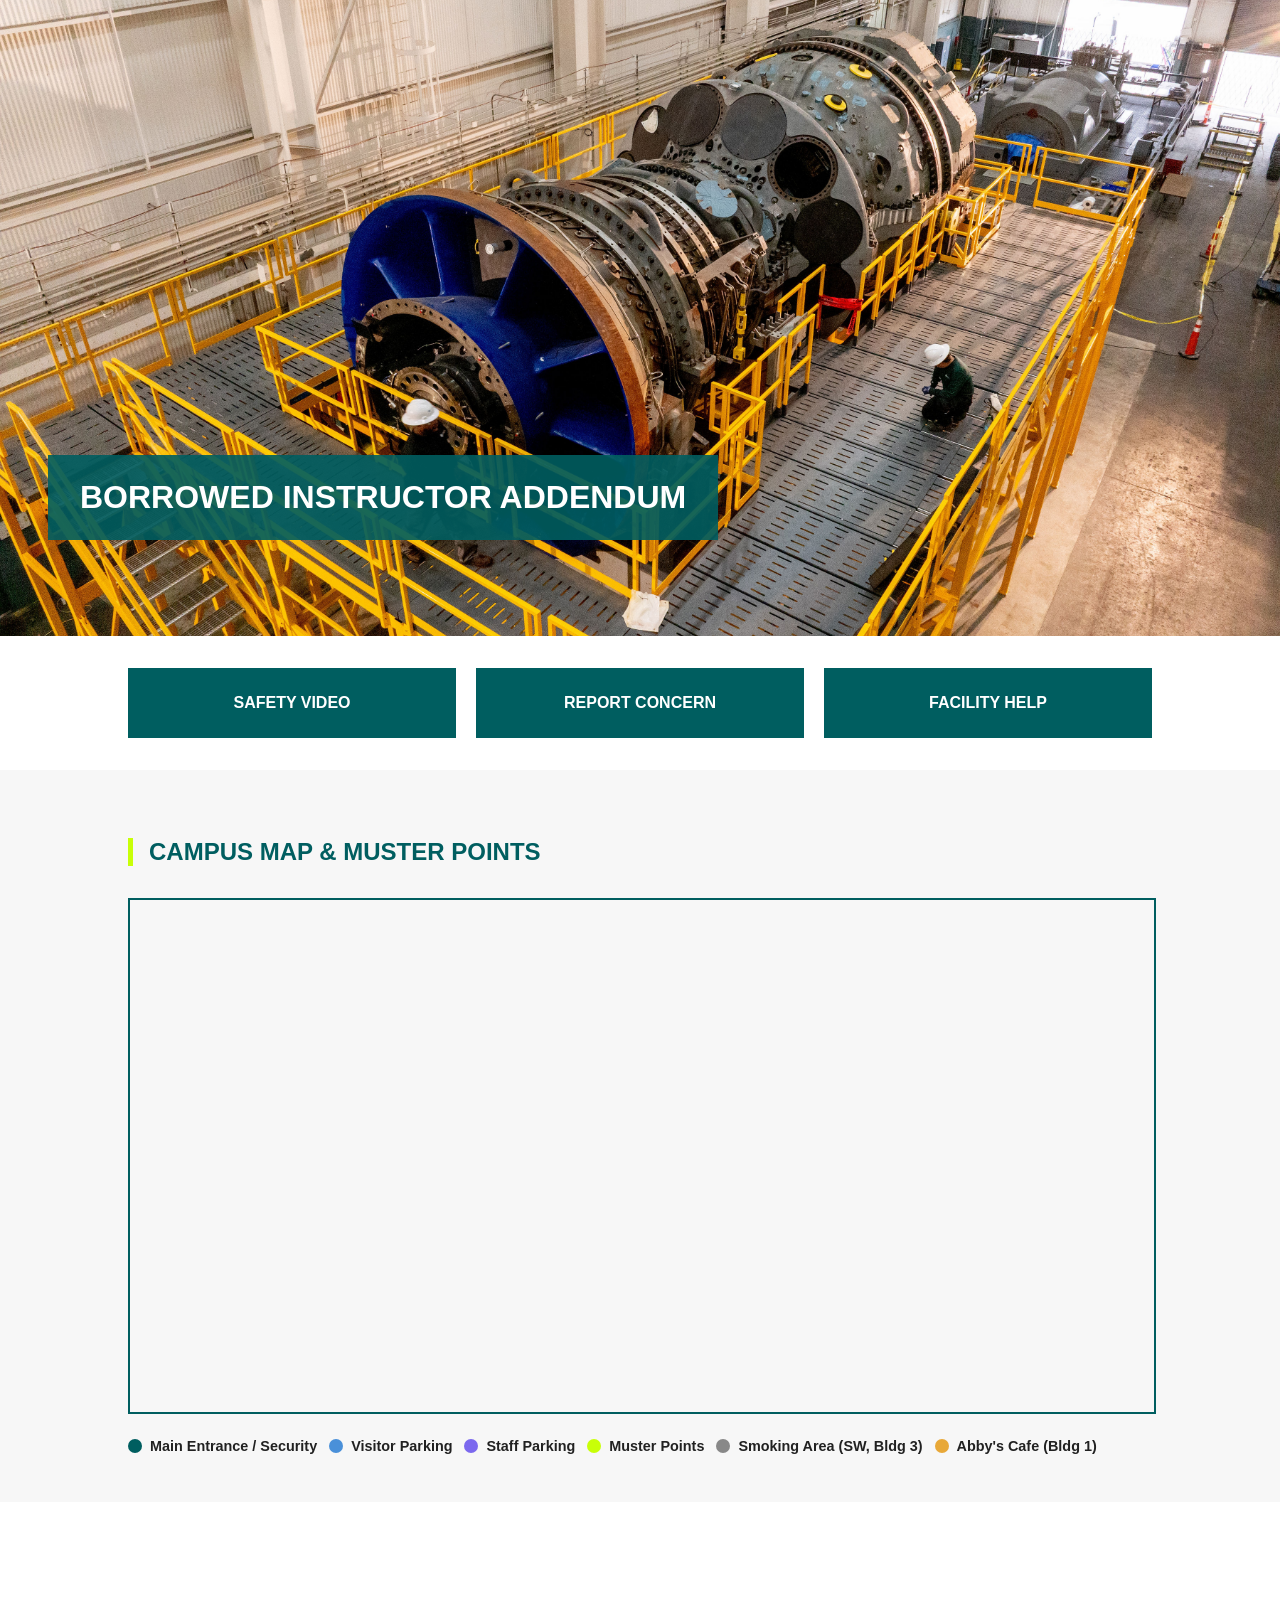
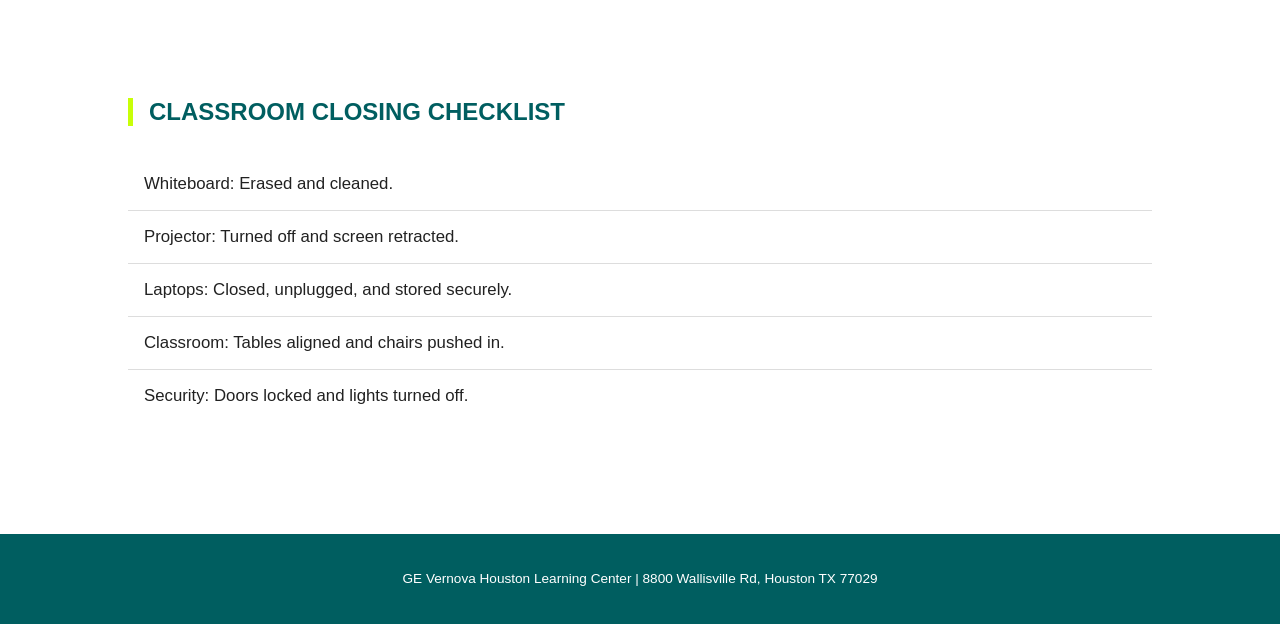
==== addendum.html @ b7728048 "Add site-rules-section container to addendum.html" ====
<!DOCTYPE html>
<html lang="en">
<head>
    <meta charset="UTF-8">
    <meta name="viewport" content="width=device-width, initial-scale=1.0">
    <link rel="stylesheet" href="style.css">
    <title>HLC Training</title>
</head>
<body>
    <header class="hero">
        <h1 id="welcome-title">Loading...</h1>
    </header>

    <section id="action-panel" class="action-grid"></section>

    <section id="safety-section" style="display:none;">
        <h2 id="safety-title"></h2>
        <p id="safety-text"></p>
        <div id="rules-grid" class="action-grid"></div>
    </section>

    <section id="contact-section" style="display:none;">
        <h2>KEY CONTACTS</h2>
        <div id="contact-list" class="action-grid"></div>
    </section>

    <section id="map-section" style="display:none;">
        <h2 id="map-title"></h2>
        <div id="map-container"></div>
        <div id="map-legend" class="map-legend"></div>
    </section>

    <section id="site-rules-section">
        <div id="emergency-callout"></div>
        <h2 id="site-rules-title"></h2>
        <div id="site-rules-grid"></div>
        <div id="rules-contacts">
            <h3 id="rules-contacts-title"></h3>
            <table id="rules-contacts-table"></table>
        </div>
        <div id="rules-signature"></div>
    </section>

    <section>
        <h2 id="list-title"></h2>
        <ul id="list-container"></ul>
    </section>

    <footer>
        <p>GE Vernova Houston Learning Center | 8800 Wallisville Rd, Houston TX 77029</p>
    </footer>

    <script src="app.js"></script>
</body>
</html>
---- style.css ----
:root {
        --evergreen: #005E60;
        --day: #FFFFFF;
        --night: #212121;
        --urgency: #C8FF08;
}

body {
        margin: 0;
        font-family: 'Inter', Segoe UI, Arial, sans-serif;
        color: var(--night);
}

/* HERO */
.hero {
        height: 60vh;
        background-size: cover;
        background-position: center;
        display: flex;
        align-items: flex-end;
        padding: 3rem;
}
.hero h1 {
        color: var(--day);
        background: rgba(0, 94, 96, 0.9);
        padding: 1.5rem 2rem;
        margin-bottom: 3rem;
        text-transform: uppercase;
}

/* SECTIONS */
section { padding: 3rem 10%; }
h2 {
        color: var(--evergreen);
        border-left: 5px solid var(--urgency);
        padding-left: 1rem;
        margin-bottom: 2rem;
}

/* ACTION PANEL */
#action-panel {
        display: grid;
        grid-template-columns: repeat(auto-fit, minmax(280px, 1fr));
        gap: 20px;
        padding: 2rem 10%;
        background-color: var(--day);
}

/* BUTTONS */
.btn {
        display: block;
        text-align: center;
        padding: 1.5rem;
        background: var(--evergreen);
        color: var(--day);
        text-decoration: none;
        font-weight: bold;
        text-transform: uppercase;
        transition: 0.3s;
        border: 2px solid var(--evergreen);
}
.btn:hover {
        background: var(--urgency);
        color: var(--night);
        border-color: var(--night);
}

/* RULES GRID */
#rules-grid {
        display: grid;
        grid-template-columns: repeat(auto-fill, minmax(180px, 1fr));
        gap: 20px;
}

/* BASE CARD - fixes missing .card class */
.card {
        background-color: var(--day);
        border: 1px solid #ddd;
        padding: 1rem;
        transition: all 0.3s ease;
}

/* RULE CARDS */
.rule-card {
        text-align: center;
        text-decoration: none;
        color: var(--night);
        padding: 2rem 1rem;
        display: flex;
        flex-direction: column;
        align-items: center;
        justify-content: center;
}
.rule-card:hover {
        border-color: var(--evergreen);
        background-color: #f0fafa;
        transform: translateY(-2px);
        box-shadow: 0 4px 12px rgba(0,94,96,0.15);
}
.rule-card img { width: 60px; height: 60px; margin-bottom: 12px; }
.rule-card p { font-weight: 700; font-size: 0.8rem; margin: 0; text-transform: uppercase; letter-spacing: 0.04em; }

/* LISTS */
ul { list-style: none; padding: 0; }
li { padding: 1rem; border-bottom: 1px solid #ddd; font-size: 1.05rem; }
li:last-child { border-bottom: none; }

/* CONTACT CARDS - merged and cleaned */
.contact-card {
        border: 1px solid #ddd;
        padding: 1.5rem;
        background: #fdfdfd;
        text-align: left;
}
.contact-card h4 {
        margin: 0 0 0.25rem 0;
        font-size: 0.75rem;
        text-transform: uppercase;
        letter-spacing: 0.08em;
        color: var(--evergreen);
}
.contact-card p { margin: 0 0 0.5rem 0; font-size: 1rem; font-weight: 600; }
.contact-btn {
        display: inline-block;
        margin-top: 6px;
        margin-right: 8px;
        padding: 5px 12px;
        background: #f0f0f0;
        color: var(--night);
        text-decoration: none;
        font-size: 0.85rem;
        border: 1px solid #ddd;
        transition: 0.2s;
}
.contact-btn:hover { background: var(--evergreen); color: var(--day); border-color: var(--evergreen); }

    /* CAMPUS MAP */
#map-section { background: #f7f7f7; }
#map-container {
        position: relative;
        width: 100%;
        padding-bottom: 50%;
        height: 0;
        overflow: hidden;
        border: 2px solid var(--evergreen);
}
#map-container iframe {
        position: absolute;
        top: 0; left: 0;
        width: 100%;
        height: 100%;
        border: 0;
}
.map-legend {
        display: flex;
        flex-wrap: wrap;
        gap: 12px;
        margin-top: 1.5rem;
}
.map-legend-item {
        display: flex;
        align-items: center;
        gap: 8px;
        font-size: 0.9rem;
        font-weight: 600;
}
.map-legend-dot {
        width: 14px;
        height: 14px;
        border-radius: 50%;
        flex-shrink: 0;
}

/* FOOTER */
footer {
        background: var(--evergreen);
        color: var(--day);
        text-align: center;
        padding: 1.5rem;
        font-size: 0.85rem;
        margin-top: 3rem;
}

/* RESPONSIVE */
@media (max-width: 768px) {
        .hero { height: 45vh; padding: 1.5rem; }
        .hero h1 { font-size: 1.2rem; padding: 1rem; margin-bottom: 1rem; }
        section { padding: 2rem 5%; }
        #action-panel { padding: 1.5rem 5%; grid-template-columns: 1fr; }
        #rules-grid { grid-template-columns: repeat(auto-fill, minmax(140px, 1fr)); gap: 12px; }
        #map-container { padding-bottom: 75%; }
        h2 { font-size: 1.1rem; }
}
@media (max-width: 480px) {
        .hero h1 { font-size: 1rem; }
        #rules-grid { grid-template-columns: repeat(2, 1fr); }
        .contact-card { padding: 1rem; }
}
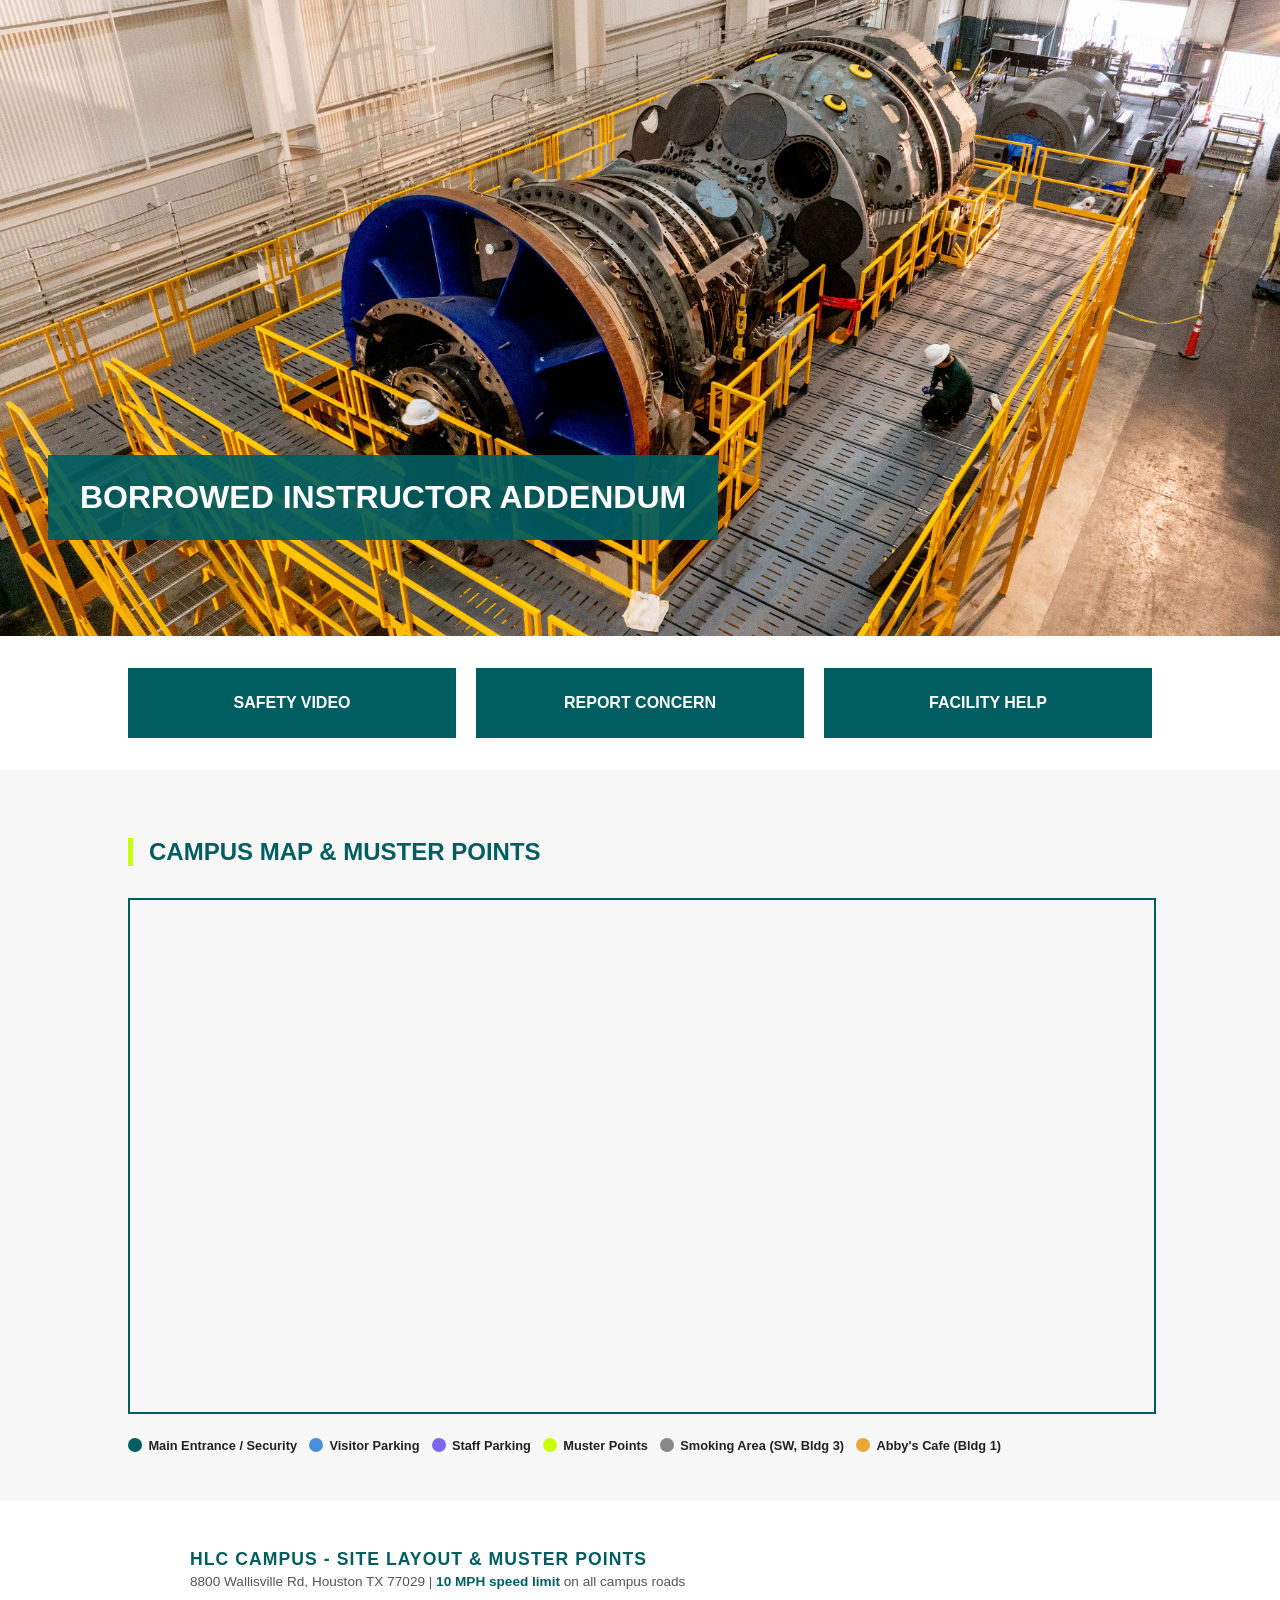
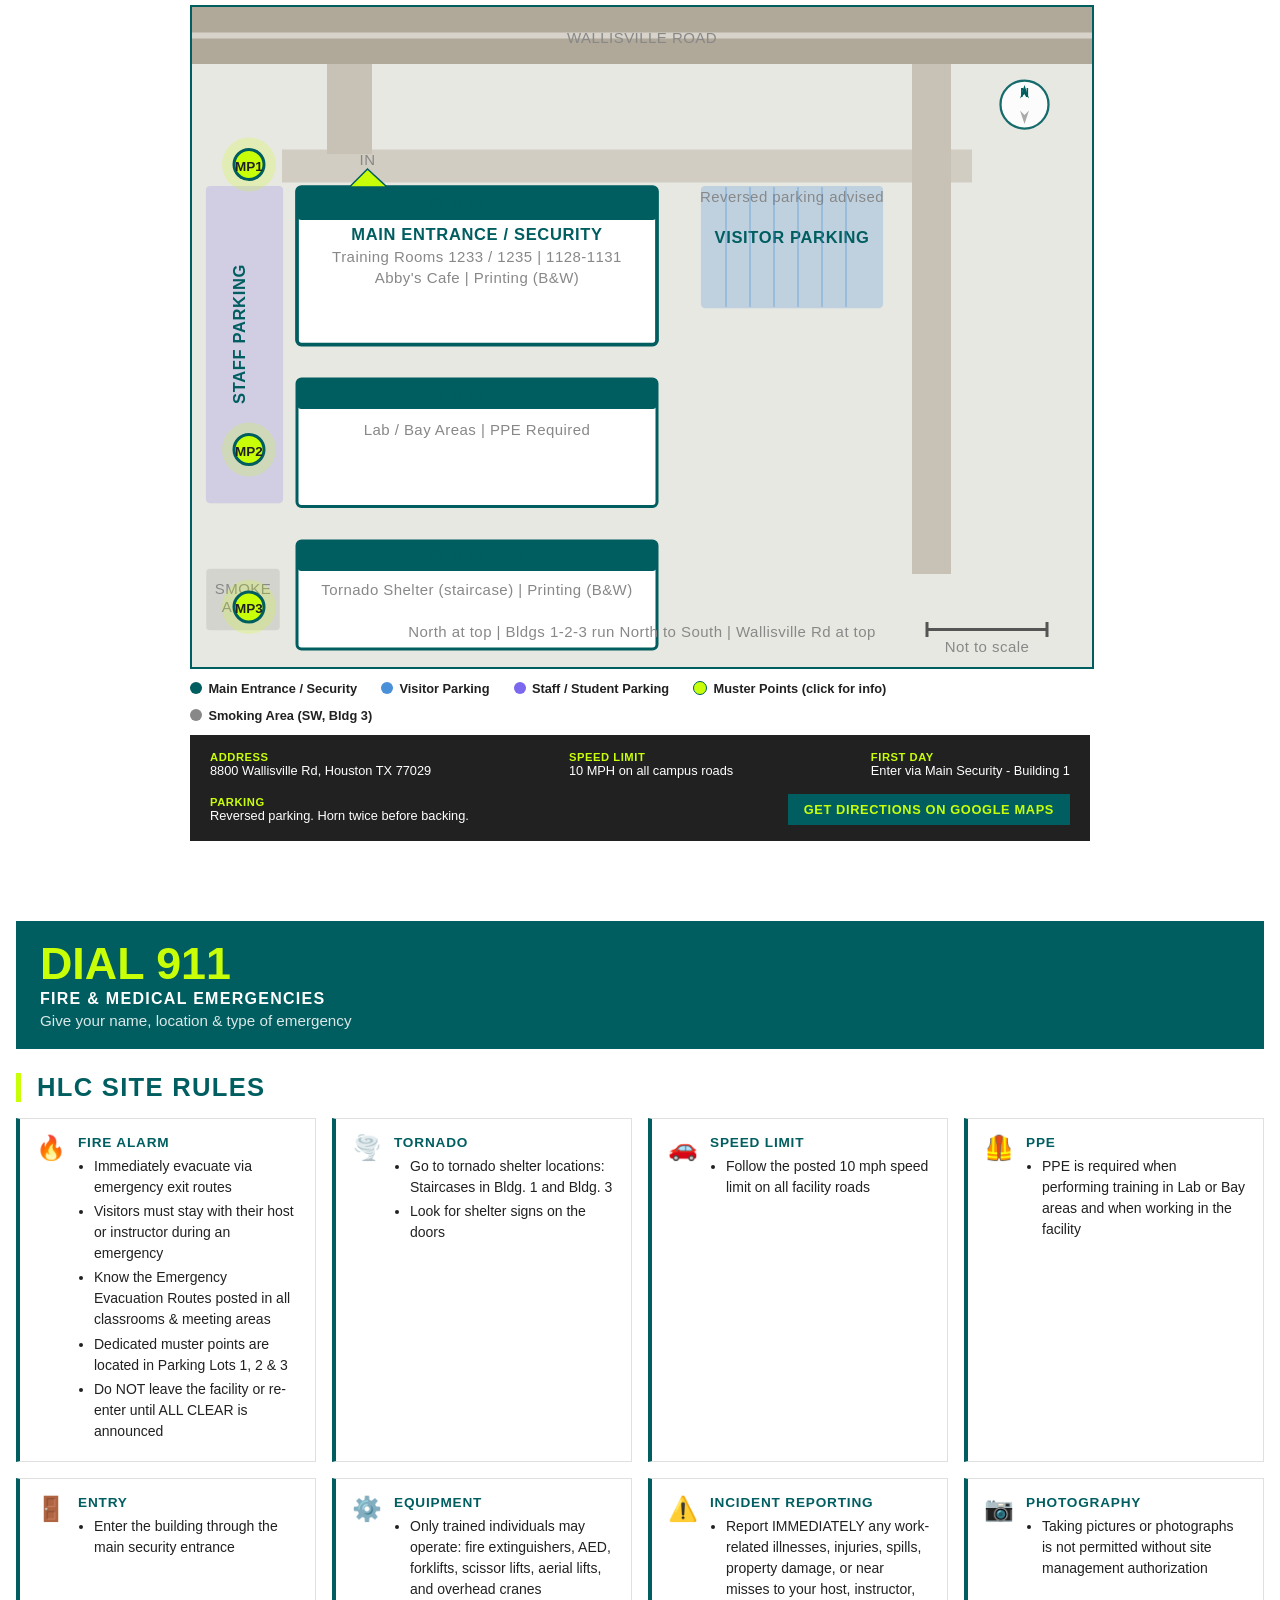
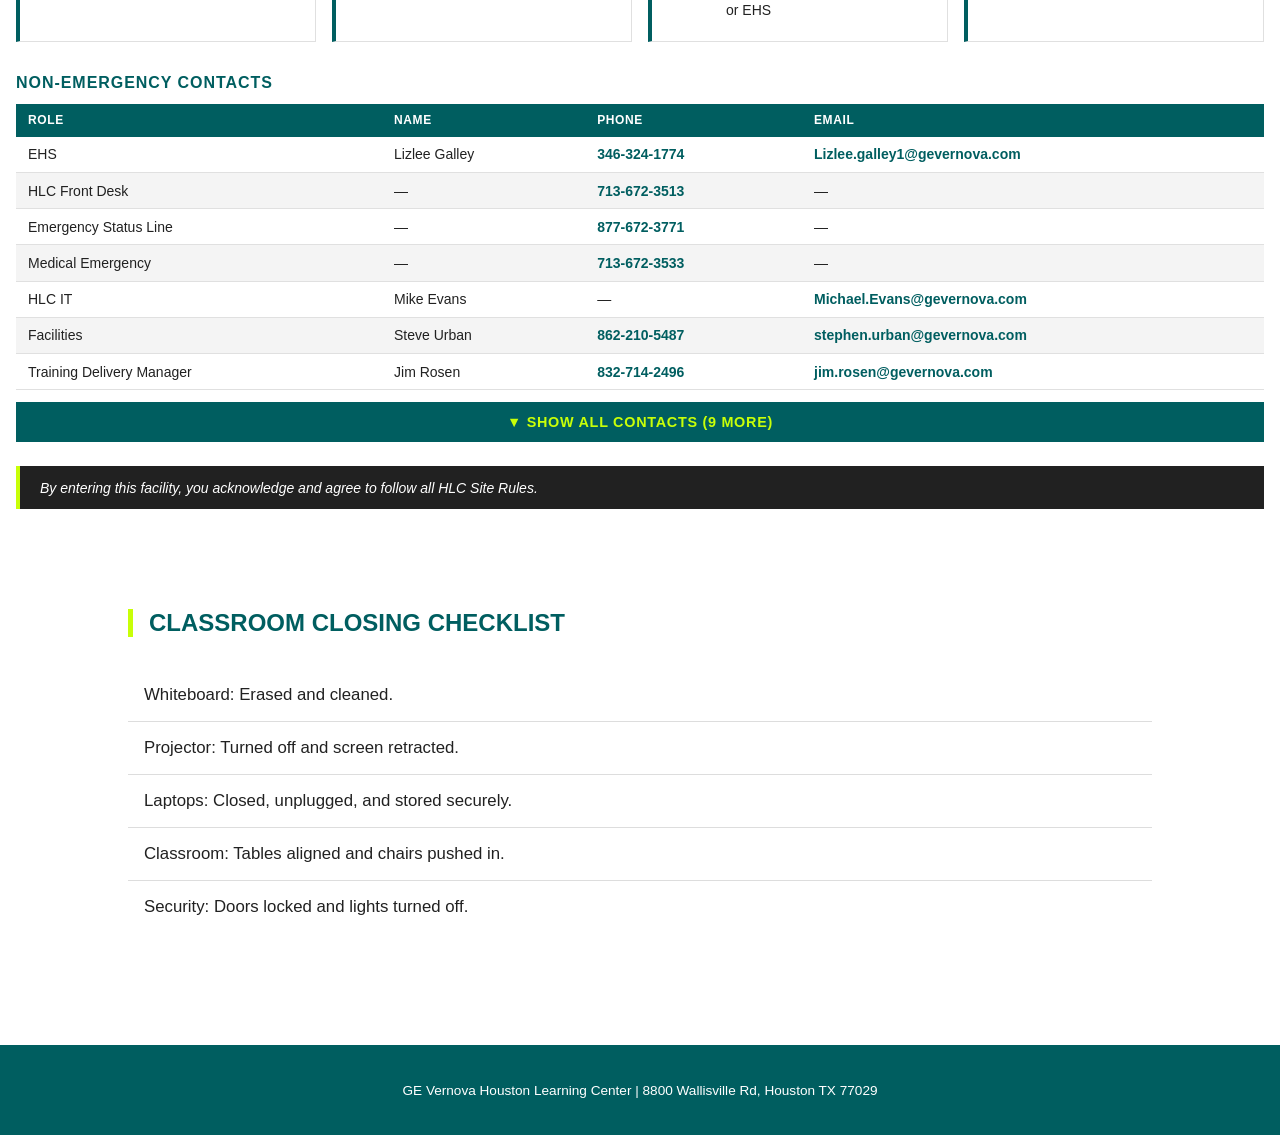
==== commit 4614ced2: "Add campus-map-container section to addendum.html" ====
--- a/addendum.html
+++ b/addendum.html
@@ -30,6 +30,10 @@
         <div id="map-legend" class="map-legend"></div>
     </section>
 
+    <section id="campus-map-section">
+        <div id="campus-map-container"></div>
+    </section>
+
     <section id="site-rules-section">
         <div id="emergency-callout"></div>
         <h2 id="site-rules-title"></h2>
@@ -52,4 +56,4 @@
 
     <script src="app.js"></script>
 </body>
-</html>
+                                                                                         </html>
--- a/style.css
+++ b/style.css
@@ -196,3 +196,244 @@
         #rules-grid { grid-template-columns: repeat(2, 1fr); }
         .contact-card { padding: 1rem; }
 }
+
+
+/* ── SITE RULES MODULE ─────────────────────────────────────────── */
+
+#site-rules-section {
+        padding: 2rem 1rem;
+        background-color: var(--day, #FFFFFF);
+}
+
+#site-rules-title {
+        font-family: 'Inter', sans-serif;
+        font-weight: 900;
+        font-size: clamp(1.2rem, 3vw, 1.6rem);
+        text-transform: uppercase;
+        color: var(--evergreen, #005E60);
+        margin: 1.5rem 0 1rem;
+        letter-spacing: 0.05em;
+}
+
+/* Emergency Callout Banner */
+.emergency-callout {
+        background-color: var(--evergreen, #005E60);
+        color: var(--day, #FFFFFF);
+        padding: 1.25rem 1.5rem;
+        margin-bottom: 1.5rem;
+        display: flex;
+        flex-direction: column;
+        align-items: flex-start;
+        gap: 0.25rem;
+}
+
+.emergency-primary {
+        font-family: 'Inter', sans-serif;
+        font-weight: 900;
+        font-size: clamp(1.8rem, 5vw, 2.8rem);
+        text-transform: uppercase;
+        color: var(--urgency, #C8FF08);
+        line-height: 1;
+}
+
+.emergency-label {
+        font-family: 'Inter', sans-serif;
+        font-weight: 700;
+        font-size: clamp(0.85rem, 2vw, 1rem);
+        text-transform: uppercase;
+        color: var(--day, #FFFFFF);
+        letter-spacing: 0.08em;
+}
+
+.emergency-instruction {
+        font-family: 'Inter', sans-serif;
+        font-size: clamp(0.8rem, 1.8vw, 0.95rem);
+        color: rgba(255, 255, 255, 0.85);
+}
+
+/* Rule Cards Grid */
+#site-rules-grid {
+        display: grid;
+        grid-template-columns: repeat(auto-fill, minmax(280px, 1fr));
+        gap: 1rem;
+        margin-bottom: 2rem;
+}
+
+.site-rule-card {
+        display: flex;
+        flex-direction: row;
+        align-items: flex-start;
+        gap: 0.75rem;
+        background-color: var(--day, #FFFFFF);
+        border: 1px solid #E0E0E0;
+        border-left: 4px solid var(--evergreen, #005E60);
+        padding: 1rem;
+        transition: transform 0.15s ease, border-left-color 0.15s ease;
+}
+
+.site-rule-card:hover {
+        transform: translateY(-2px);
+        border-left-color: var(--urgency, #C8FF08);
+}
+
+.site-rule-icon {
+        font-size: 1.5rem;
+        line-height: 1;
+        flex-shrink: 0;
+        margin-top: 0.1rem;
+}
+
+.site-rule-body {
+        display: flex;
+        flex-direction: column;
+        gap: 0.4rem;
+}
+
+.site-rule-category {
+        font-family: 'Inter', sans-serif;
+        font-weight: 700;
+        font-size: 0.85rem;
+        text-transform: uppercase;
+        color: var(--evergreen, #005E60);
+        letter-spacing: 0.06em;
+}
+
+.site-rule-items {
+        margin: 0;
+        padding-left: 1rem;
+        list-style-type: disc;
+}
+
+.site-rule-items li {
+        font-family: 'Inter', sans-serif;
+        font-size: clamp(0.78rem, 1.6vw, 0.875rem);
+        color: var(--night, #212121);
+        line-height: 1.5;
+        margin-bottom: 0.2rem;
+        border-bottom: none;
+        padding: 0;
+}
+
+/* Non-Emergency Contacts Table */
+#rules-contacts {
+        margin-bottom: 1.5rem;
+}
+
+#rules-contacts-title {
+        font-family: 'Inter', sans-serif;
+        font-weight: 700;
+        font-size: clamp(0.85rem, 2vw, 1rem);
+        text-transform: uppercase;
+        color: var(--evergreen, #005E60);
+        letter-spacing: 0.06em;
+        margin-bottom: 0.75rem;
+}
+
+#rules-contacts-table {
+        width: 100%;
+        border-collapse: collapse;
+        font-family: 'Inter', sans-serif;
+        font-size: clamp(0.78rem, 1.6vw, 0.875rem);
+}
+
+#rules-contacts-table thead tr {
+        background-color: var(--evergreen, #005E60);
+        color: var(--day, #FFFFFF);
+}
+
+#rules-contacts-table thead th {
+        padding: 0.6rem 0.75rem;
+        text-align: left;
+        font-weight: 700;
+        text-transform: uppercase;
+        font-size: 0.75rem;
+        letter-spacing: 0.05em;
+}
+
+#rules-contacts-table tbody tr:nth-child(even) {
+        background-color: #F4F4F4;
+}
+
+#rules-contacts-table tbody td {
+        padding: 0.6rem 0.75rem;
+        color: var(--night, #212121);
+        border-bottom: 1px solid #E0E0E0;
+}
+
+#rules-contacts-table tbody td a {
+        color: var(--evergreen, #005E60);
+        text-decoration: none;
+        font-weight: 600;
+}
+
+#rules-contacts-table tbody td a:hover {
+        text-decoration: underline;
+}
+
+/* Signature Acknowledgement Bar */
+.rules-signature-bar {
+        background-color: var(--night, #212121);
+        color: var(--day, #FFFFFF);
+        font-family: 'Inter', sans-serif;
+        font-size: clamp(0.78rem, 1.6vw, 0.875rem);
+        font-style: italic;
+        padding: 0.85rem 1.25rem;
+        margin-top: 1rem;
+        border-left: 4px solid var(--urgency, #C8FF08);
+}
+
+/* ── SITE RULES MOBILE BREAKPOINTS ─────────────────────────────── */
+@media (max-width: 768px) {
+        #site-rules-grid {
+                grid-template-columns: 1fr;
+        }
+        .emergency-callout {
+                padding: 1rem;
+        }
+        #rules-contacts-table thead th,
+        #rules-contacts-table tbody td {
+                padding: 0.5rem;
+        }
+}
+
+@media (max-width: 480px) {
+        .site-rule-card {
+                flex-direction: column;
+                gap: 0.5rem;
+        }
+        #rules-contacts-table {
+                display: block;
+                overflow-x: auto;
+                -webkit-overflow-scrolling: touch;
+        }
+}
+
+/* ── END SITE RULES MODULE ──────────────────────────────────────── */
+
+
+/* -- Contacts Expandable Table -- */
+.contact-row-hidden {
+    display: none;
+}
+
+.contacts-toggle-btn {
+    display: block;
+    width: 100%;
+    margin-top: 12px;
+    padding: 12px 16px;
+    background-color: #005E60;
+    color: #C8FF08;
+    border: none;
+    font-size: 0.9rem;
+    font-weight: 700;
+    text-transform: uppercase;
+    letter-spacing: 0.05em;
+    cursor: pointer;
+    text-align: center;
+}
+
+.contacts-toggle-btn:hover {
+    background-color: #004244;
+}
+
+/* -- END Contacts Expandable Table -- */
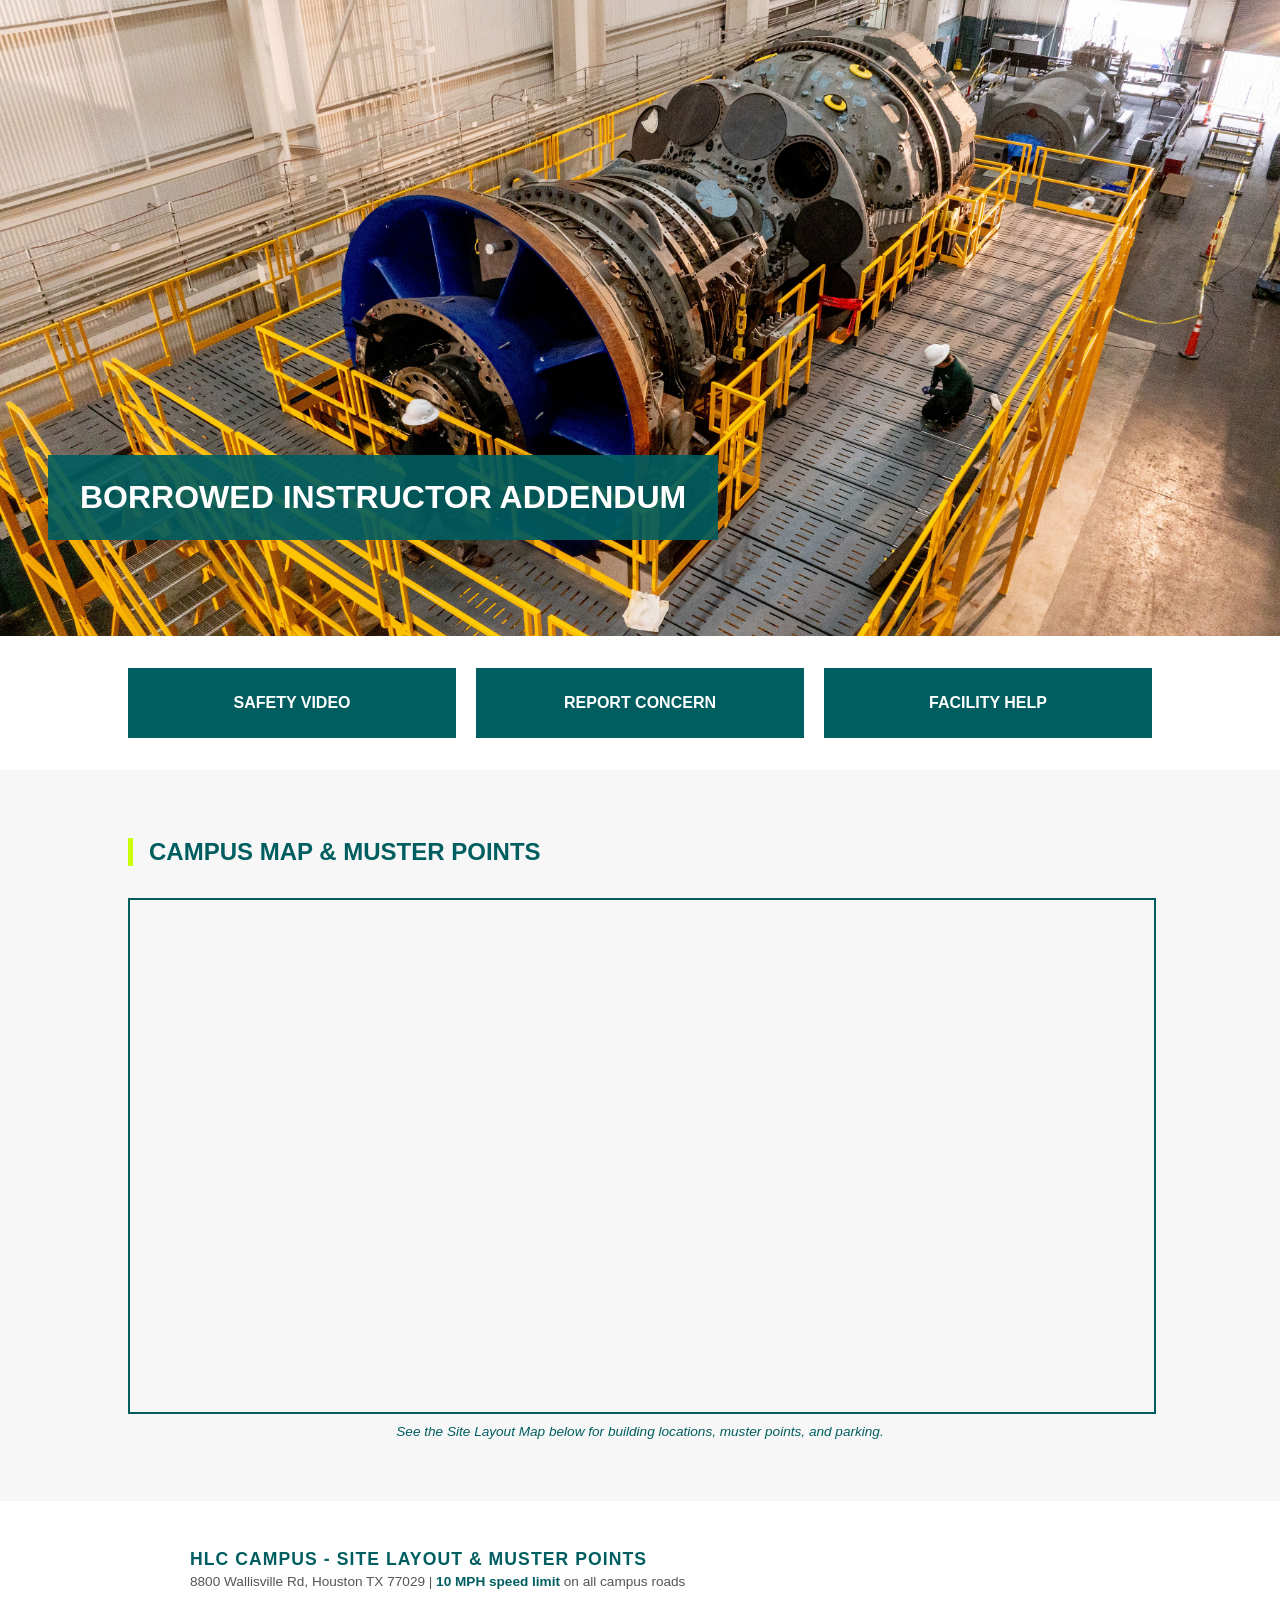
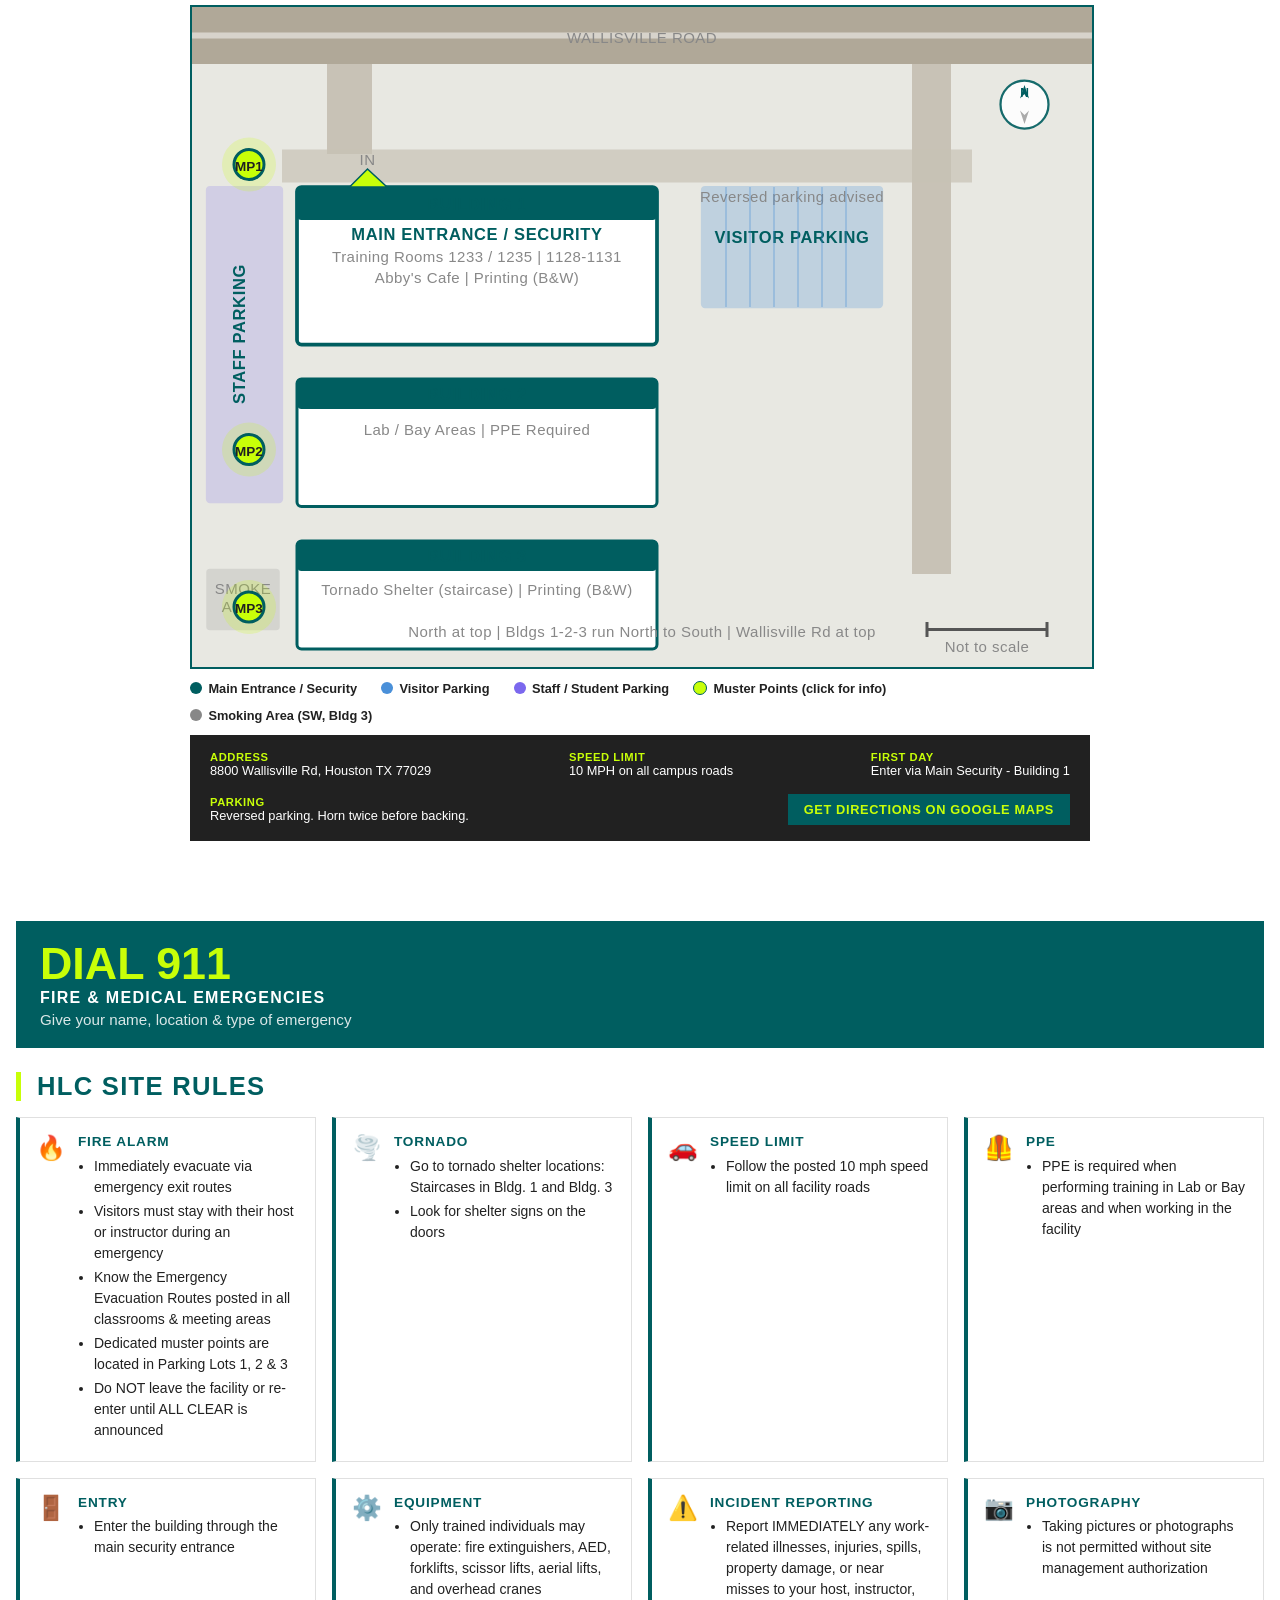
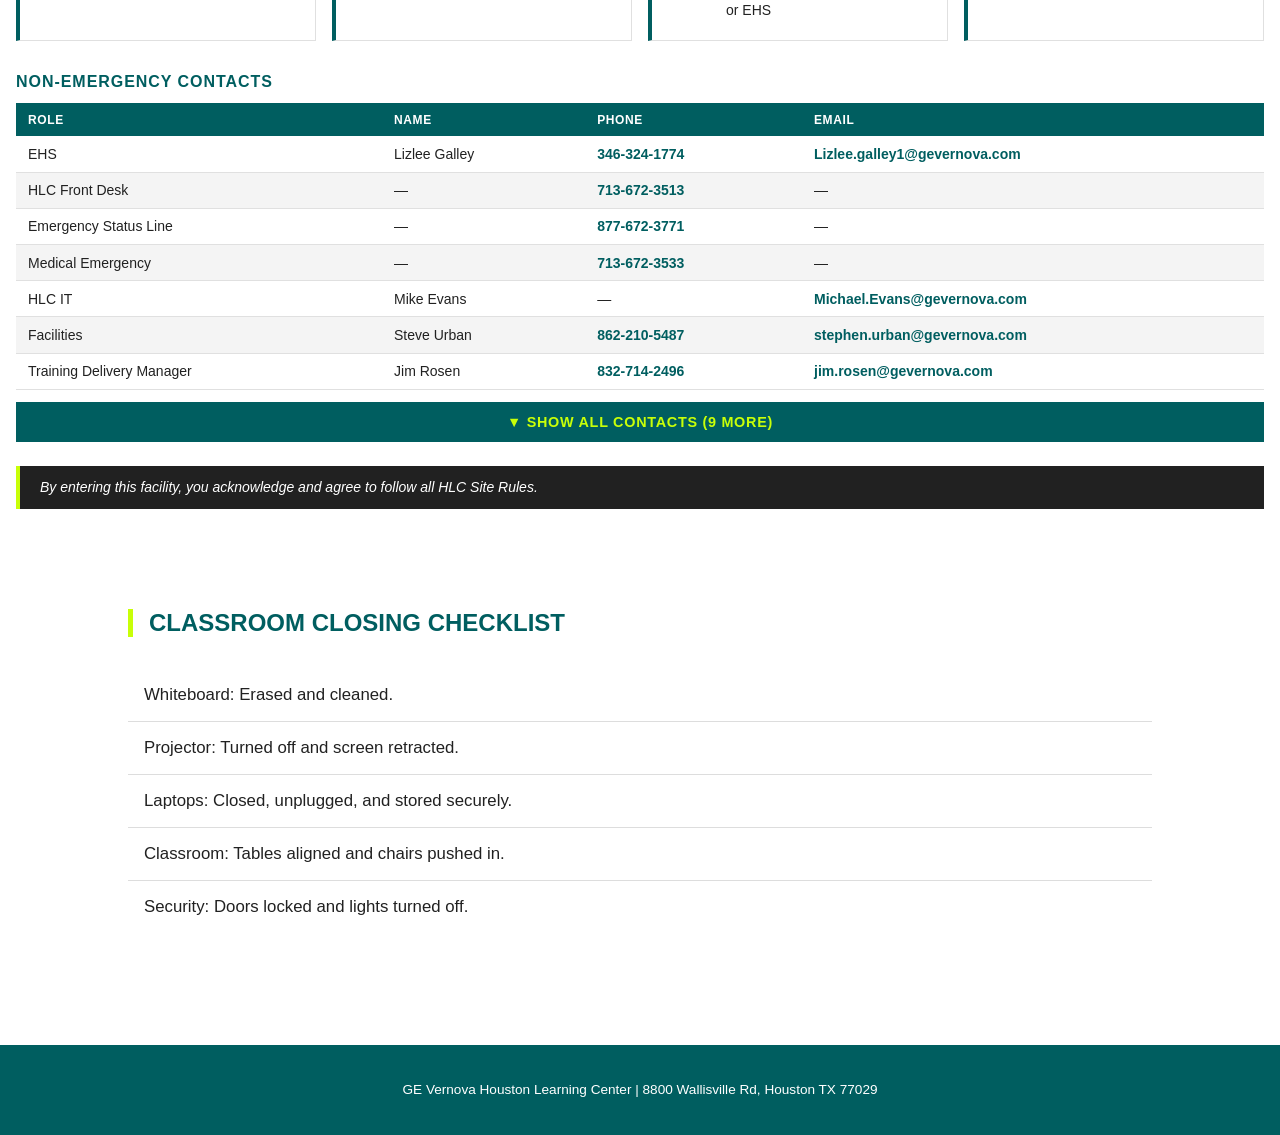
==== commit 1dc723b3: "addendum.html: swap #map-legend div for #map-note paragraph" ====
--- a/addendum.html
+++ b/addendum.html
@@ -27,7 +27,7 @@
     <section id="map-section" style="display:none;">
         <h2 id="map-title"></h2>
         <div id="map-container"></div>
-        <div id="map-legend" class="map-legend"></div>
+                <p id="map-note" style="margin-top:10px;font-size:0.85rem;color:#005E60;font-style:italic;text-align:center;"></p>
     </section>
 
     <section id="campus-map-section">
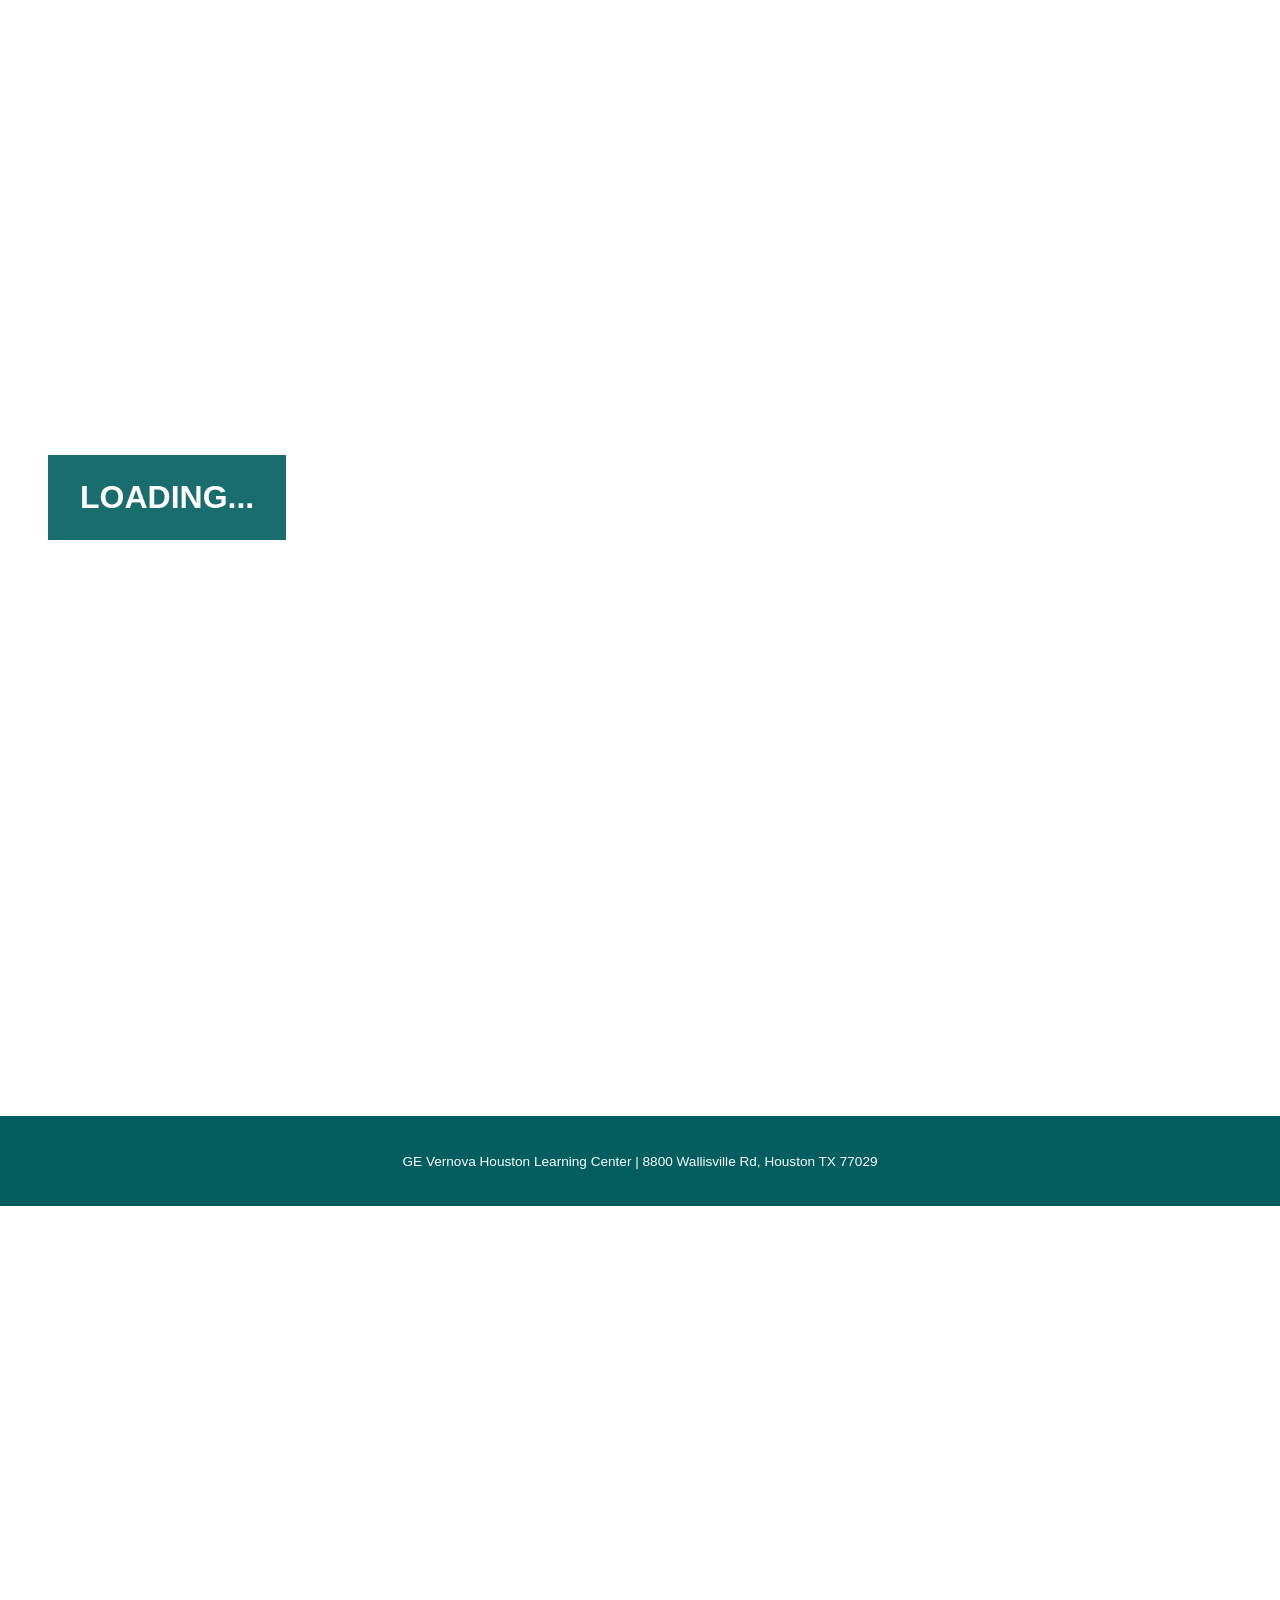
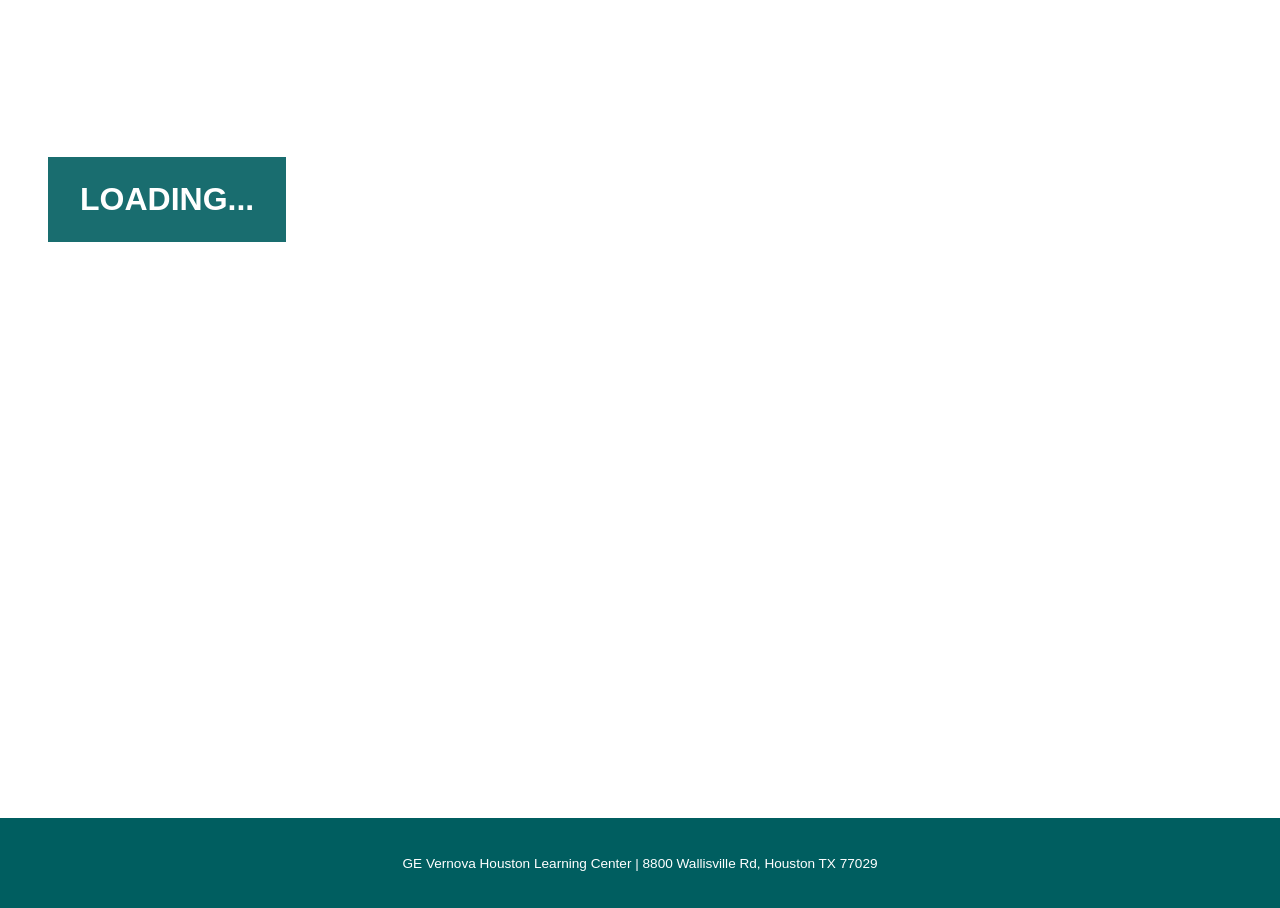
==== commit ab276901: "Update addendum.html" ====
--- a/addendum.html
+++ b/addendum.html
@@ -1,3 +1,63 @@
+<!DOCTYPE html>
+<html lang="en">
+<head>
+    <meta charset="UTF-8">
+    <meta name="viewport" content="width=device-width, initial-scale=1.0">
+    <link rel="stylesheet" href="style.css">
+    <title>HLC Training</title>
+</head>
+<body>
+    <header class="hero">
+        <h1 id="welcome-title">Loading...</h1>
+    </header>
+
+    <section id="action-panel" class="action-grid"></section>
+
+    <section id="safety-section" style="display:none;">
+        <h2 id="safety-title"></h2>
+        <p id="safety-text"></p>
+        <div id="rules-grid" class="action-grid"></div>
+    </section>
+
+    <section id="contact-section" style="display:none;">
+        <h2>KEY CONTACTS</h2>
+        <div id="contact-list" class="action-grid"></div>
+    </section>
+
+    <section id="map-section" style="display:none;">
+        <h2 id="map-title"></h2>
+        <div id="map-container"></div>
+                <p id="map-note" style="margin-top:10px;font-size:0.85rem;color:#005E60;font-style:italic;text-align:center;"></p>
+    </section>
+
+    <section id="campus-map-section">
+        <div id="campus-map-container"></div>
+    </section>
+
+    <section id="site-rules-section">
+        <div id="emergency-callout"></div>
+        <h2 id="site-rules-title"></h2>
+        <div id="site-rules-grid"></div>
+        <div id="rules-contacts">
+            <h3 id="rules-contacts-title"></h3>
+            <table id="rules-contacts-table"></table>
+        </div>
+        <div id="rules-signature"></div>
+    </section>
+
+    <section>
+        <h2 id="list-title"></h2>
+        <ul id="list-container"></ul>
+    </section>
+
+    <footer>
+        <p>GE Vernova Houston Learning Center | 8800 Wallisville Rd, Houston TX 77029</p>
+    </footer>
+
+    <script src="app.js"></script>
+  <section id="pll-directory"></section>
+</body>
+                                                                                         </html>
 <!DOCTYPE html>
 <html lang="en">
 <head>
--- a/style.css
+++ b/style.css
@@ -1,4 +1,933 @@
 :root {
+
+        --evergreen: #005E60;
+
+        --day: #FFFFFF;
+
+        --night: #212121;
+
+        --urgency: #C8FF08;
+
+}
+
+
+
+body {
+
+        margin: 0;
+
+        font-family: 'Inter', Segoe UI, Arial, sans-serif;
+
+        color: var(--night);
+
+}
+
+
+
+/* HERO */
+
+.hero {
+
+        height: 60vh;
+
+        background-size: cover;
+
+        background-position: center;
+
+        display: flex;
+
+        align-items: flex-end;
+
+        padding: 3rem;
+
+}
+
+.hero h1 {
+
+        color: var(--day);
+
+        background: rgba(0, 94, 96, 0.9);
+
+        padding: 1.5rem 2rem;
+
+        margin-bottom: 3rem;
+
+        text-transform: uppercase;
+
+}
+
+
+
+/* SECTIONS */
+
+section { padding: 3rem 10%; }
+
+h2 {
+
+        color: var(--evergreen);
+
+        border-left: 5px solid var(--urgency);
+
+        padding-left: 1rem;
+
+        margin-bottom: 2rem;
+
+}
+
+
+
+/* ACTION PANEL */
+
+#action-panel {
+
+        display: grid;
+
+        grid-template-columns: repeat(auto-fit, minmax(280px, 1fr));
+
+        gap: 20px;
+
+        padding: 2rem 10%;
+
+        background-color: var(--day);
+
+}
+
+
+
+/* BUTTONS */
+
+.btn {
+
+        display: block;
+
+        text-align: center;
+
+        padding: 1.5rem;
+
+        background: var(--evergreen);
+
+        color: var(--day);
+
+        text-decoration: none;
+
+        font-weight: bold;
+
+        text-transform: uppercase;
+
+        transition: 0.3s;
+
+        border: 2px solid var(--evergreen);
+
+}
+
+.btn:hover {
+
+        background: var(--urgency);
+
+        color: var(--night);
+
+        border-color: var(--night);
+
+}
+
+
+
+/* RULES GRID */
+
+#rules-grid {
+
+        display: grid;
+
+        grid-template-columns: repeat(auto-fill, minmax(180px, 1fr));
+
+        gap: 20px;
+
+}
+
+
+
+/* BASE CARD - fixes missing .card class */
+
+.card {
+
+        background-color: var(--day);
+
+        border: 1px solid #ddd;
+
+        padding: 1rem;
+
+        transition: all 0.3s ease;
+
+}
+
+
+
+/* RULE CARDS */
+
+.rule-card {
+
+        text-align: center;
+
+        text-decoration: none;
+
+        color: var(--night);
+
+        padding: 2rem 1rem;
+
+        display: flex;
+
+        flex-direction: column;
+
+        align-items: center;
+
+        justify-content: center;
+
+}
+
+.rule-card:hover {
+
+        border-color: var(--evergreen);
+
+        background-color: #f0fafa;
+
+        transform: translateY(-2px);
+
+        box-shadow: 0 4px 12px rgba(0,94,96,0.15);
+
+}
+
+.rule-card img { width: 60px; height: 60px; margin-bottom: 12px; }
+
+.rule-card p { font-weight: 700; font-size: 0.8rem; margin: 0; text-transform: uppercase; letter-spacing: 0.04em; }
+
+
+
+/* LISTS */
+
+ul { list-style: none; padding: 0; }
+
+li { padding: 1rem; border-bottom: 1px solid #ddd; font-size: 1.05rem; }
+
+li:last-child { border-bottom: none; }
+
+
+
+/* CONTACT CARDS - merged and cleaned */
+
+.contact-card {
+
+        border: 1px solid #ddd;
+
+        padding: 1.5rem;
+
+        background: #fdfdfd;
+
+        text-align: left;
+
+}
+
+.contact-card h4 {
+
+        margin: 0 0 0.25rem 0;
+
+        font-size: 0.75rem;
+
+        text-transform: uppercase;
+
+        letter-spacing: 0.08em;
+
+        color: var(--evergreen);
+
+}
+
+.contact-card p { margin: 0 0 0.5rem 0; font-size: 1rem; font-weight: 600; }
+
+.contact-btn {
+
+        display: inline-block;
+
+        margin-top: 6px;
+
+        margin-right: 8px;
+
+        padding: 5px 12px;
+
+        background: #f0f0f0;
+
+        color: var(--night);
+
+        text-decoration: none;
+
+        font-size: 0.85rem;
+
+        border: 1px solid #ddd;
+
+        transition: 0.2s;
+
+}
+
+.contact-btn:hover { background: var(--evergreen); color: var(--day); border-color: var(--evergreen); }
+
+
+
+    /* CAMPUS MAP */
+
+#map-section { background: #f7f7f7; }
+
+#map-container {
+
+        position: relative;
+
+        width: 100%;
+
+        padding-bottom: 50%;
+
+        height: 0;
+
+        overflow: hidden;
+
+        border: 2px solid var(--evergreen);
+
+}
+
+#map-container iframe {
+
+        position: absolute;
+
+        top: 0; left: 0;
+
+        width: 100%;
+
+        height: 100%;
+
+        border: 0;
+
+}
+
+.map-legend {
+
+        display: flex;
+
+        flex-wrap: wrap;
+
+        gap: 12px;
+
+        margin-top: 1.5rem;
+
+}
+
+.map-legend-item {
+
+        display: flex;
+
+        align-items: center;
+
+        gap: 8px;
+
+        font-size: 0.9rem;
+
+        font-weight: 600;
+
+}
+
+.map-legend-dot {
+
+        width: 14px;
+
+        height: 14px;
+
+        border-radius: 50%;
+
+        flex-shrink: 0;
+
+}
+
+
+
+/* FOOTER */
+
+footer {
+
+        background: var(--evergreen);
+
+        color: var(--day);
+
+        text-align: center;
+
+        padding: 1.5rem;
+
+        font-size: 0.85rem;
+
+        margin-top: 3rem;
+
+}
+
+
+
+/* RESPONSIVE */
+
+@media (max-width: 768px) {
+
+        .hero { height: 45vh; padding: 1.5rem; }
+
+        .hero h1 { font-size: 1.2rem; padding: 1rem; margin-bottom: 1rem; }
+
+        section { padding: 2rem 5%; }
+
+        #action-panel { padding: 1.5rem 5%; grid-template-columns: 1fr; }
+
+        #rules-grid { grid-template-columns: repeat(auto-fill, minmax(140px, 1fr)); gap: 12px; }
+
+        #map-container { padding-bottom: 75%; }
+
+        h2 { font-size: 1.1rem; }
+
+}
+
+@media (max-width: 480px) {
+
+        .hero h1 { font-size: 1rem; }
+
+        #rules-grid { grid-template-columns: repeat(2, 1fr); }
+
+        .contact-card { padding: 1rem; }
+
+}
+
+
+
+
+
+/* ââ SITE RULES MODULE âââââââââââââââââââââââââââââââââââââââââââ */
+
+
+
+#site-rules-section {
+
+        padding: 2rem 1rem;
+
+        background-color: var(--day, #FFFFFF);
+
+}
+
+
+
+#site-rules-title {
+
+        font-family: 'Inter', sans-serif;
+
+        font-weight: 900;
+
+        font-size: clamp(1.2rem, 3vw, 1.6rem);
+
+        text-transform: uppercase;
+
+        color: var(--evergreen, #005E60);
+
+        margin: 1.5rem 0 1rem;
+
+        letter-spacing: 0.05em;
+
+}
+
+
+
+/* Emergency Callout Banner */
+
+.emergency-callout {
+
+        background-color: var(--evergreen, #005E60);
+
+        color: var(--day, #FFFFFF);
+
+        padding: 1.25rem 1.5rem;
+
+        margin-bottom: 1.5rem;
+
+        display: flex;
+
+        flex-direction: column;
+
+        align-items: flex-start;
+
+        gap: 0.25rem;
+
+}
+
+
+
+.emergency-primary {
+
+        font-family: 'Inter', sans-serif;
+
+        font-weight: 900;
+
+        font-size: clamp(1.8rem, 5vw, 2.8rem);
+
+        text-transform: uppercase;
+
+        color: var(--urgency, #C8FF08);
+
+        line-height: 1;
+
+}
+
+
+
+.emergency-label {
+
+        font-family: 'Inter', sans-serif;
+
+        font-weight: 700;
+
+        font-size: clamp(0.85rem, 2vw, 1rem);
+
+        text-transform: uppercase;
+
+        color: var(--day, #FFFFFF);
+
+        letter-spacing: 0.08em;
+
+}
+
+
+
+.emergency-instruction {
+
+        font-family: 'Inter', sans-serif;
+
+        font-size: clamp(0.8rem, 1.8vw, 0.95rem);
+
+        color: rgba(255, 255, 255, 0.85);
+
+}
+
+
+
+/* Rule Cards Grid */
+
+#site-rules-grid {
+
+        display: grid;
+
+        grid-template-columns: repeat(auto-fill, minmax(280px, 1fr));
+
+        gap: 1rem;
+
+        margin-bottom: 2rem;
+
+}
+
+
+
+.site-rule-card {
+
+        display: flex;
+
+        flex-direction: row;
+
+        align-items: flex-start;
+
+        gap: 0.75rem;
+
+        background-color: var(--day, #FFFFFF);
+
+        border: 1px solid #E0E0E0;
+
+        border-left: 4px solid var(--evergreen, #005E60);
+
+        padding: 1rem;
+
+        transition: transform 0.15s ease, border-left-color 0.15s ease;
+
+}
+
+
+
+.site-rule-card:hover {
+
+        transform: translateY(-2px);
+
+        border-left-color: var(--urgency, #C8FF08);
+
+}
+
+
+
+.site-rule-icon {
+
+        font-size: 1.5rem;
+
+        line-height: 1;
+
+        flex-shrink: 0;
+
+        margin-top: 0.1rem;
+
+}
+
+
+
+.site-rule-body {
+
+        display: flex;
+
+        flex-direction: column;
+
+        gap: 0.4rem;
+
+}
+
+
+
+.site-rule-category {
+
+        font-family: 'Inter', sans-serif;
+
+        font-weight: 700;
+
+        font-size: 0.85rem;
+
+        text-transform: uppercase;
+
+        color: var(--evergreen, #005E60);
+
+        letter-spacing: 0.06em;
+
+}
+
+
+
+.site-rule-items {
+
+        margin: 0;
+
+        padding-left: 1rem;
+
+        list-style-type: disc;
+
+}
+
+
+
+.site-rule-items li {
+
+        font-family: 'Inter', sans-serif;
+
+        font-size: clamp(0.78rem, 1.6vw, 0.875rem);
+
+        color: var(--night, #212121);
+
+        line-height: 1.5;
+
+        margin-bottom: 0.2rem;
+
+        border-bottom: none;
+
+        padding: 0;
+
+}
+
+
+
+/* Non-Emergency Contacts Table */
+
+#rules-contacts {
+
+        margin-bottom: 1.5rem;
+
+}
+
+
+
+#rules-contacts-title {
+
+        font-family: 'Inter', sans-serif;
+
+        font-weight: 700;
+
+        font-size: clamp(0.85rem, 2vw, 1rem);
+
+        text-transform: uppercase;
+
+        color: var(--evergreen, #005E60);
+
+        letter-spacing: 0.06em;
+
+        margin-bottom: 0.75rem;
+
+}
+
+
+
+#rules-contacts-table {
+
+        width: 100%;
+
+        border-collapse: collapse;
+
+        font-family: 'Inter', sans-serif;
+
+        font-size: clamp(0.78rem, 1.6vw, 0.875rem);
+
+}
+
+
+
+#rules-contacts-table thead tr {
+
+        background-color: var(--evergreen, #005E60);
+
+        color: var(--day, #FFFFFF);
+
+}
+
+
+
+#rules-contacts-table thead th {
+
+        padding: 0.6rem 0.75rem;
+
+        text-align: left;
+
+        font-weight: 700;
+
+        text-transform: uppercase;
+
+        font-size: 0.75rem;
+
+        letter-spacing: 0.05em;
+
+}
+
+
+
+#rules-contacts-table tbody tr:nth-child(even) {
+
+        background-color: #F4F4F4;
+
+}
+
+
+
+#rules-contacts-table tbody td {
+
+        padding: 0.6rem 0.75rem;
+
+        color: var(--night, #212121);
+
+        border-bottom: 1px solid #E0E0E0;
+
+}
+
+
+
+#rules-contacts-table tbody td a {
+
+        color: var(--evergreen, #005E60);
+
+        text-decoration: none;
+
+        font-weight: 600;
+
+}
+
+
+
+#rules-contacts-table tbody td a:hover {
+
+        text-decoration: underline;
+
+}
+
+
+
+/* Signature Acknowledgement Bar */
+
+.rules-signature-bar {
+
+        background-color: var(--night, #212121);
+
+        color: var(--day, #FFFFFF);
+
+        font-family: 'Inter', sans-serif;
+
+        font-size: clamp(0.78rem, 1.6vw, 0.875rem);
+
+        font-style: italic;
+
+        padding: 0.85rem 1.25rem;
+
+        margin-top: 1rem;
+
+        border-left: 4px solid var(--urgency, #C8FF08);
+
+}
+
+
+
+/* ââ SITE RULES MOBILE BREAKPOINTS âââââââââââââââââââââââââââââââ */
+
+@media (max-width: 768px) {
+
+        #site-rules-grid {
+
+                grid-template-columns: 1fr;
+
+        }
+
+        .emergency-callout {
+
+                padding: 1rem;
+
+        }
+
+        #rules-contacts-table thead th,
+
+        #rules-contacts-table tbody td {
+
+                padding: 0.5rem;
+
+        }
+
+}
+
+
+
+@media (max-width: 480px) {
+
+        .site-rule-card {
+
+                flex-direction: column;
+
+                gap: 0.5rem;
+
+        }
+
+        #rules-contacts-table {
+
+                display: block;
+
+                overflow-x: auto;
+
+                -webkit-overflow-scrolling: touch;
+
+        }
+
+}
+
+
+
+/* ââ END SITE RULES MODULE ââââââââââââââââââââââââââââââââââââââââ */
+
+
+
+
+
+/* -- Contacts Expandable Table -- */
+
+.contact-row-hidden {
+
+    display: none;
+
+}
+
+
+
+.contacts-toggle-btn {
+
+    display: block;
+
+    width: 100%;
+
+    margin-top: 12px;
+
+    padding: 12px 16px;
+
+    background-color: #005E60;
+
+    color: #C8FF08;
+
+    border: none;
+
+    font-size: 0.9rem;
+
+    font-weight: 700;
+
+    text-transform: uppercase;
+
+    letter-spacing: 0.05em;
+
+    cursor: pointer;
+
+    text-align: center;
+
+}
+
+
+
+.contacts-toggle-btn:hover {
+
+    background-color: #004244;
+
+}
+
+
+
+/* -- END Contacts Expandable Table -- */
+
+
+/* ── PLL Directory Cards ────────────────────────────────────── */
+.pll-card-grid {
+  display: grid;
+  grid-template-columns: repeat(auto-fill, minmax(260px, 1fr));
+  gap: 16px;
+  padding: 16px 0;
+}
+.pll-card {
+  background-color: #FFFFFF;
+  border: 2px solid #005E60;
+  border-radius: 4px;
+  overflow: hidden;
+}
+.pll-card-header {
+  background-color: #005E60;
+  padding: 10px 14px;
+}
+.pll-product-line {
+  color: #C8FF08;
+  font-weight: 700;
+  font-size: 0.75rem;
+  text-transform: uppercase;
+  letter-spacing: 0.05em;
+}
+.pll-card-body {
+  padding: 12px 14px;
+  display: flex;
+  flex-direction: column;
+  gap: 6px;
+}
+.pll-name {
+  font-size: 1rem;
+  font-weight: 700;
+  color: #212121;
+  margin: 0;
+}
+.pll-contact-link {
+  font-size: 0.85rem;
+  color: #005E60;
+  text-decoration: none;
+  word-break: break-all;
+}
+.pll-contact-link:hover {
+  text-decoration: underline;
+}
+/* Mobile */
+@media (max-width: 480px) {
+  .pll-card-grid {
+    grid-template-columns: 1fr;
+  }
+        }:root {
         --evergreen: #005E60;
         --day: #FFFFFF;
         --night: #212121;
--- a/style.css
+++ b/style.css
@@ -1,4 +1,933 @@
 :root {
+
+        --evergreen: #005E60;
+
+        --day: #FFFFFF;
+
+        --night: #212121;
+
+        --urgency: #C8FF08;
+
+}
+
+
+
+body {
+
+        margin: 0;
+
+        font-family: 'Inter', Segoe UI, Arial, sans-serif;
+
+        color: var(--night);
+
+}
+
+
+
+/* HERO */
+
+.hero {
+
+        height: 60vh;
+
+        background-size: cover;
+
+        background-position: center;
+
+        display: flex;
+
+        align-items: flex-end;
+
+        padding: 3rem;
+
+}
+
+.hero h1 {
+
+        color: var(--day);
+
+        background: rgba(0, 94, 96, 0.9);
+
+        padding: 1.5rem 2rem;
+
+        margin-bottom: 3rem;
+
+        text-transform: uppercase;
+
+}
+
+
+
+/* SECTIONS */
+
+section { padding: 3rem 10%; }
+
+h2 {
+
+        color: var(--evergreen);
+
+        border-left: 5px solid var(--urgency);
+
+        padding-left: 1rem;
+
+        margin-bottom: 2rem;
+
+}
+
+
+
+/* ACTION PANEL */
+
+#action-panel {
+
+        display: grid;
+
+        grid-template-columns: repeat(auto-fit, minmax(280px, 1fr));
+
+        gap: 20px;
+
+        padding: 2rem 10%;
+
+        background-color: var(--day);
+
+}
+
+
+
+/* BUTTONS */
+
+.btn {
+
+        display: block;
+
+        text-align: center;
+
+        padding: 1.5rem;
+
+        background: var(--evergreen);
+
+        color: var(--day);
+
+        text-decoration: none;
+
+        font-weight: bold;
+
+        text-transform: uppercase;
+
+        transition: 0.3s;
+
+        border: 2px solid var(--evergreen);
+
+}
+
+.btn:hover {
+
+        background: var(--urgency);
+
+        color: var(--night);
+
+        border-color: var(--night);
+
+}
+
+
+
+/* RULES GRID */
+
+#rules-grid {
+
+        display: grid;
+
+        grid-template-columns: repeat(auto-fill, minmax(180px, 1fr));
+
+        gap: 20px;
+
+}
+
+
+
+/* BASE CARD - fixes missing .card class */
+
+.card {
+
+        background-color: var(--day);
+
+        border: 1px solid #ddd;
+
+        padding: 1rem;
+
+        transition: all 0.3s ease;
+
+}
+
+
+
+/* RULE CARDS */
+
+.rule-card {
+
+        text-align: center;
+
+        text-decoration: none;
+
+        color: var(--night);
+
+        padding: 2rem 1rem;
+
+        display: flex;
+
+        flex-direction: column;
+
+        align-items: center;
+
+        justify-content: center;
+
+}
+
+.rule-card:hover {
+
+        border-color: var(--evergreen);
+
+        background-color: #f0fafa;
+
+        transform: translateY(-2px);
+
+        box-shadow: 0 4px 12px rgba(0,94,96,0.15);
+
+}
+
+.rule-card img { width: 60px; height: 60px; margin-bottom: 12px; }
+
+.rule-card p { font-weight: 700; font-size: 0.8rem; margin: 0; text-transform: uppercase; letter-spacing: 0.04em; }
+
+
+
+/* LISTS */
+
+ul { list-style: none; padding: 0; }
+
+li { padding: 1rem; border-bottom: 1px solid #ddd; font-size: 1.05rem; }
+
+li:last-child { border-bottom: none; }
+
+
+
+/* CONTACT CARDS - merged and cleaned */
+
+.contact-card {
+
+        border: 1px solid #ddd;
+
+        padding: 1.5rem;
+
+        background: #fdfdfd;
+
+        text-align: left;
+
+}
+
+.contact-card h4 {
+
+        margin: 0 0 0.25rem 0;
+
+        font-size: 0.75rem;
+
+        text-transform: uppercase;
+
+        letter-spacing: 0.08em;
+
+        color: var(--evergreen);
+
+}
+
+.contact-card p { margin: 0 0 0.5rem 0; font-size: 1rem; font-weight: 600; }
+
+.contact-btn {
+
+        display: inline-block;
+
+        margin-top: 6px;
+
+        margin-right: 8px;
+
+        padding: 5px 12px;
+
+        background: #f0f0f0;
+
+        color: var(--night);
+
+        text-decoration: none;
+
+        font-size: 0.85rem;
+
+        border: 1px solid #ddd;
+
+        transition: 0.2s;
+
+}
+
+.contact-btn:hover { background: var(--evergreen); color: var(--day); border-color: var(--evergreen); }
+
+
+
+    /* CAMPUS MAP */
+
+#map-section { background: #f7f7f7; }
+
+#map-container {
+
+        position: relative;
+
+        width: 100%;
+
+        padding-bottom: 50%;
+
+        height: 0;
+
+        overflow: hidden;
+
+        border: 2px solid var(--evergreen);
+
+}
+
+#map-container iframe {
+
+        position: absolute;
+
+        top: 0; left: 0;
+
+        width: 100%;
+
+        height: 100%;
+
+        border: 0;
+
+}
+
+.map-legend {
+
+        display: flex;
+
+        flex-wrap: wrap;
+
+        gap: 12px;
+
+        margin-top: 1.5rem;
+
+}
+
+.map-legend-item {
+
+        display: flex;
+
+        align-items: center;
+
+        gap: 8px;
+
+        font-size: 0.9rem;
+
+        font-weight: 600;
+
+}
+
+.map-legend-dot {
+
+        width: 14px;
+
+        height: 14px;
+
+        border-radius: 50%;
+
+        flex-shrink: 0;
+
+}
+
+
+
+/* FOOTER */
+
+footer {
+
+        background: var(--evergreen);
+
+        color: var(--day);
+
+        text-align: center;
+
+        padding: 1.5rem;
+
+        font-size: 0.85rem;
+
+        margin-top: 3rem;
+
+}
+
+
+
+/* RESPONSIVE */
+
+@media (max-width: 768px) {
+
+        .hero { height: 45vh; padding: 1.5rem; }
+
+        .hero h1 { font-size: 1.2rem; padding: 1rem; margin-bottom: 1rem; }
+
+        section { padding: 2rem 5%; }
+
+        #action-panel { padding: 1.5rem 5%; grid-template-columns: 1fr; }
+
+        #rules-grid { grid-template-columns: repeat(auto-fill, minmax(140px, 1fr)); gap: 12px; }
+
+        #map-container { padding-bottom: 75%; }
+
+        h2 { font-size: 1.1rem; }
+
+}
+
+@media (max-width: 480px) {
+
+        .hero h1 { font-size: 1rem; }
+
+        #rules-grid { grid-template-columns: repeat(2, 1fr); }
+
+        .contact-card { padding: 1rem; }
+
+}
+
+
+
+
+
+/* ââ SITE RULES MODULE âââââââââââââââââââââââââââââââââââââââââââ */
+
+
+
+#site-rules-section {
+
+        padding: 2rem 1rem;
+
+        background-color: var(--day, #FFFFFF);
+
+}
+
+
+
+#site-rules-title {
+
+        font-family: 'Inter', sans-serif;
+
+        font-weight: 900;
+
+        font-size: clamp(1.2rem, 3vw, 1.6rem);
+
+        text-transform: uppercase;
+
+        color: var(--evergreen, #005E60);
+
+        margin: 1.5rem 0 1rem;
+
+        letter-spacing: 0.05em;
+
+}
+
+
+
+/* Emergency Callout Banner */
+
+.emergency-callout {
+
+        background-color: var(--evergreen, #005E60);
+
+        color: var(--day, #FFFFFF);
+
+        padding: 1.25rem 1.5rem;
+
+        margin-bottom: 1.5rem;
+
+        display: flex;
+
+        flex-direction: column;
+
+        align-items: flex-start;
+
+        gap: 0.25rem;
+
+}
+
+
+
+.emergency-primary {
+
+        font-family: 'Inter', sans-serif;
+
+        font-weight: 900;
+
+        font-size: clamp(1.8rem, 5vw, 2.8rem);
+
+        text-transform: uppercase;
+
+        color: var(--urgency, #C8FF08);
+
+        line-height: 1;
+
+}
+
+
+
+.emergency-label {
+
+        font-family: 'Inter', sans-serif;
+
+        font-weight: 700;
+
+        font-size: clamp(0.85rem, 2vw, 1rem);
+
+        text-transform: uppercase;
+
+        color: var(--day, #FFFFFF);
+
+        letter-spacing: 0.08em;
+
+}
+
+
+
+.emergency-instruction {
+
+        font-family: 'Inter', sans-serif;
+
+        font-size: clamp(0.8rem, 1.8vw, 0.95rem);
+
+        color: rgba(255, 255, 255, 0.85);
+
+}
+
+
+
+/* Rule Cards Grid */
+
+#site-rules-grid {
+
+        display: grid;
+
+        grid-template-columns: repeat(auto-fill, minmax(280px, 1fr));
+
+        gap: 1rem;
+
+        margin-bottom: 2rem;
+
+}
+
+
+
+.site-rule-card {
+
+        display: flex;
+
+        flex-direction: row;
+
+        align-items: flex-start;
+
+        gap: 0.75rem;
+
+        background-color: var(--day, #FFFFFF);
+
+        border: 1px solid #E0E0E0;
+
+        border-left: 4px solid var(--evergreen, #005E60);
+
+        padding: 1rem;
+
+        transition: transform 0.15s ease, border-left-color 0.15s ease;
+
+}
+
+
+
+.site-rule-card:hover {
+
+        transform: translateY(-2px);
+
+        border-left-color: var(--urgency, #C8FF08);
+
+}
+
+
+
+.site-rule-icon {
+
+        font-size: 1.5rem;
+
+        line-height: 1;
+
+        flex-shrink: 0;
+
+        margin-top: 0.1rem;
+
+}
+
+
+
+.site-rule-body {
+
+        display: flex;
+
+        flex-direction: column;
+
+        gap: 0.4rem;
+
+}
+
+
+
+.site-rule-category {
+
+        font-family: 'Inter', sans-serif;
+
+        font-weight: 700;
+
+        font-size: 0.85rem;
+
+        text-transform: uppercase;
+
+        color: var(--evergreen, #005E60);
+
+        letter-spacing: 0.06em;
+
+}
+
+
+
+.site-rule-items {
+
+        margin: 0;
+
+        padding-left: 1rem;
+
+        list-style-type: disc;
+
+}
+
+
+
+.site-rule-items li {
+
+        font-family: 'Inter', sans-serif;
+
+        font-size: clamp(0.78rem, 1.6vw, 0.875rem);
+
+        color: var(--night, #212121);
+
+        line-height: 1.5;
+
+        margin-bottom: 0.2rem;
+
+        border-bottom: none;
+
+        padding: 0;
+
+}
+
+
+
+/* Non-Emergency Contacts Table */
+
+#rules-contacts {
+
+        margin-bottom: 1.5rem;
+
+}
+
+
+
+#rules-contacts-title {
+
+        font-family: 'Inter', sans-serif;
+
+        font-weight: 700;
+
+        font-size: clamp(0.85rem, 2vw, 1rem);
+
+        text-transform: uppercase;
+
+        color: var(--evergreen, #005E60);
+
+        letter-spacing: 0.06em;
+
+        margin-bottom: 0.75rem;
+
+}
+
+
+
+#rules-contacts-table {
+
+        width: 100%;
+
+        border-collapse: collapse;
+
+        font-family: 'Inter', sans-serif;
+
+        font-size: clamp(0.78rem, 1.6vw, 0.875rem);
+
+}
+
+
+
+#rules-contacts-table thead tr {
+
+        background-color: var(--evergreen, #005E60);
+
+        color: var(--day, #FFFFFF);
+
+}
+
+
+
+#rules-contacts-table thead th {
+
+        padding: 0.6rem 0.75rem;
+
+        text-align: left;
+
+        font-weight: 700;
+
+        text-transform: uppercase;
+
+        font-size: 0.75rem;
+
+        letter-spacing: 0.05em;
+
+}
+
+
+
+#rules-contacts-table tbody tr:nth-child(even) {
+
+        background-color: #F4F4F4;
+
+}
+
+
+
+#rules-contacts-table tbody td {
+
+        padding: 0.6rem 0.75rem;
+
+        color: var(--night, #212121);
+
+        border-bottom: 1px solid #E0E0E0;
+
+}
+
+
+
+#rules-contacts-table tbody td a {
+
+        color: var(--evergreen, #005E60);
+
+        text-decoration: none;
+
+        font-weight: 600;
+
+}
+
+
+
+#rules-contacts-table tbody td a:hover {
+
+        text-decoration: underline;
+
+}
+
+
+
+/* Signature Acknowledgement Bar */
+
+.rules-signature-bar {
+
+        background-color: var(--night, #212121);
+
+        color: var(--day, #FFFFFF);
+
+        font-family: 'Inter', sans-serif;
+
+        font-size: clamp(0.78rem, 1.6vw, 0.875rem);
+
+        font-style: italic;
+
+        padding: 0.85rem 1.25rem;
+
+        margin-top: 1rem;
+
+        border-left: 4px solid var(--urgency, #C8FF08);
+
+}
+
+
+
+/* ââ SITE RULES MOBILE BREAKPOINTS âââââââââââââââââââââââââââââââ */
+
+@media (max-width: 768px) {
+
+        #site-rules-grid {
+
+                grid-template-columns: 1fr;
+
+        }
+
+        .emergency-callout {
+
+                padding: 1rem;
+
+        }
+
+        #rules-contacts-table thead th,
+
+        #rules-contacts-table tbody td {
+
+                padding: 0.5rem;
+
+        }
+
+}
+
+
+
+@media (max-width: 480px) {
+
+        .site-rule-card {
+
+                flex-direction: column;
+
+                gap: 0.5rem;
+
+        }
+
+        #rules-contacts-table {
+
+                display: block;
+
+                overflow-x: auto;
+
+                -webkit-overflow-scrolling: touch;
+
+        }
+
+}
+
+
+
+/* ââ END SITE RULES MODULE ââââââââââââââââââââââââââââââââââââââââ */
+
+
+
+
+
+/* -- Contacts Expandable Table -- */
+
+.contact-row-hidden {
+
+    display: none;
+
+}
+
+
+
+.contacts-toggle-btn {
+
+    display: block;
+
+    width: 100%;
+
+    margin-top: 12px;
+
+    padding: 12px 16px;
+
+    background-color: #005E60;
+
+    color: #C8FF08;
+
+    border: none;
+
+    font-size: 0.9rem;
+
+    font-weight: 700;
+
+    text-transform: uppercase;
+
+    letter-spacing: 0.05em;
+
+    cursor: pointer;
+
+    text-align: center;
+
+}
+
+
+
+.contacts-toggle-btn:hover {
+
+    background-color: #004244;
+
+}
+
+
+
+/* -- END Contacts Expandable Table -- */
+
+
+/* ── PLL Directory Cards ────────────────────────────────────── */
+.pll-card-grid {
+  display: grid;
+  grid-template-columns: repeat(auto-fill, minmax(260px, 1fr));
+  gap: 16px;
+  padding: 16px 0;
+}
+.pll-card {
+  background-color: #FFFFFF;
+  border: 2px solid #005E60;
+  border-radius: 4px;
+  overflow: hidden;
+}
+.pll-card-header {
+  background-color: #005E60;
+  padding: 10px 14px;
+}
+.pll-product-line {
+  color: #C8FF08;
+  font-weight: 700;
+  font-size: 0.75rem;
+  text-transform: uppercase;
+  letter-spacing: 0.05em;
+}
+.pll-card-body {
+  padding: 12px 14px;
+  display: flex;
+  flex-direction: column;
+  gap: 6px;
+}
+.pll-name {
+  font-size: 1rem;
+  font-weight: 700;
+  color: #212121;
+  margin: 0;
+}
+.pll-contact-link {
+  font-size: 0.85rem;
+  color: #005E60;
+  text-decoration: none;
+  word-break: break-all;
+}
+.pll-contact-link:hover {
+  text-decoration: underline;
+}
+/* Mobile */
+@media (max-width: 480px) {
+  .pll-card-grid {
+    grid-template-columns: 1fr;
+  }
+        }:root {
         --evergreen: #005E60;
         --day: #FFFFFF;
         --night: #212121;
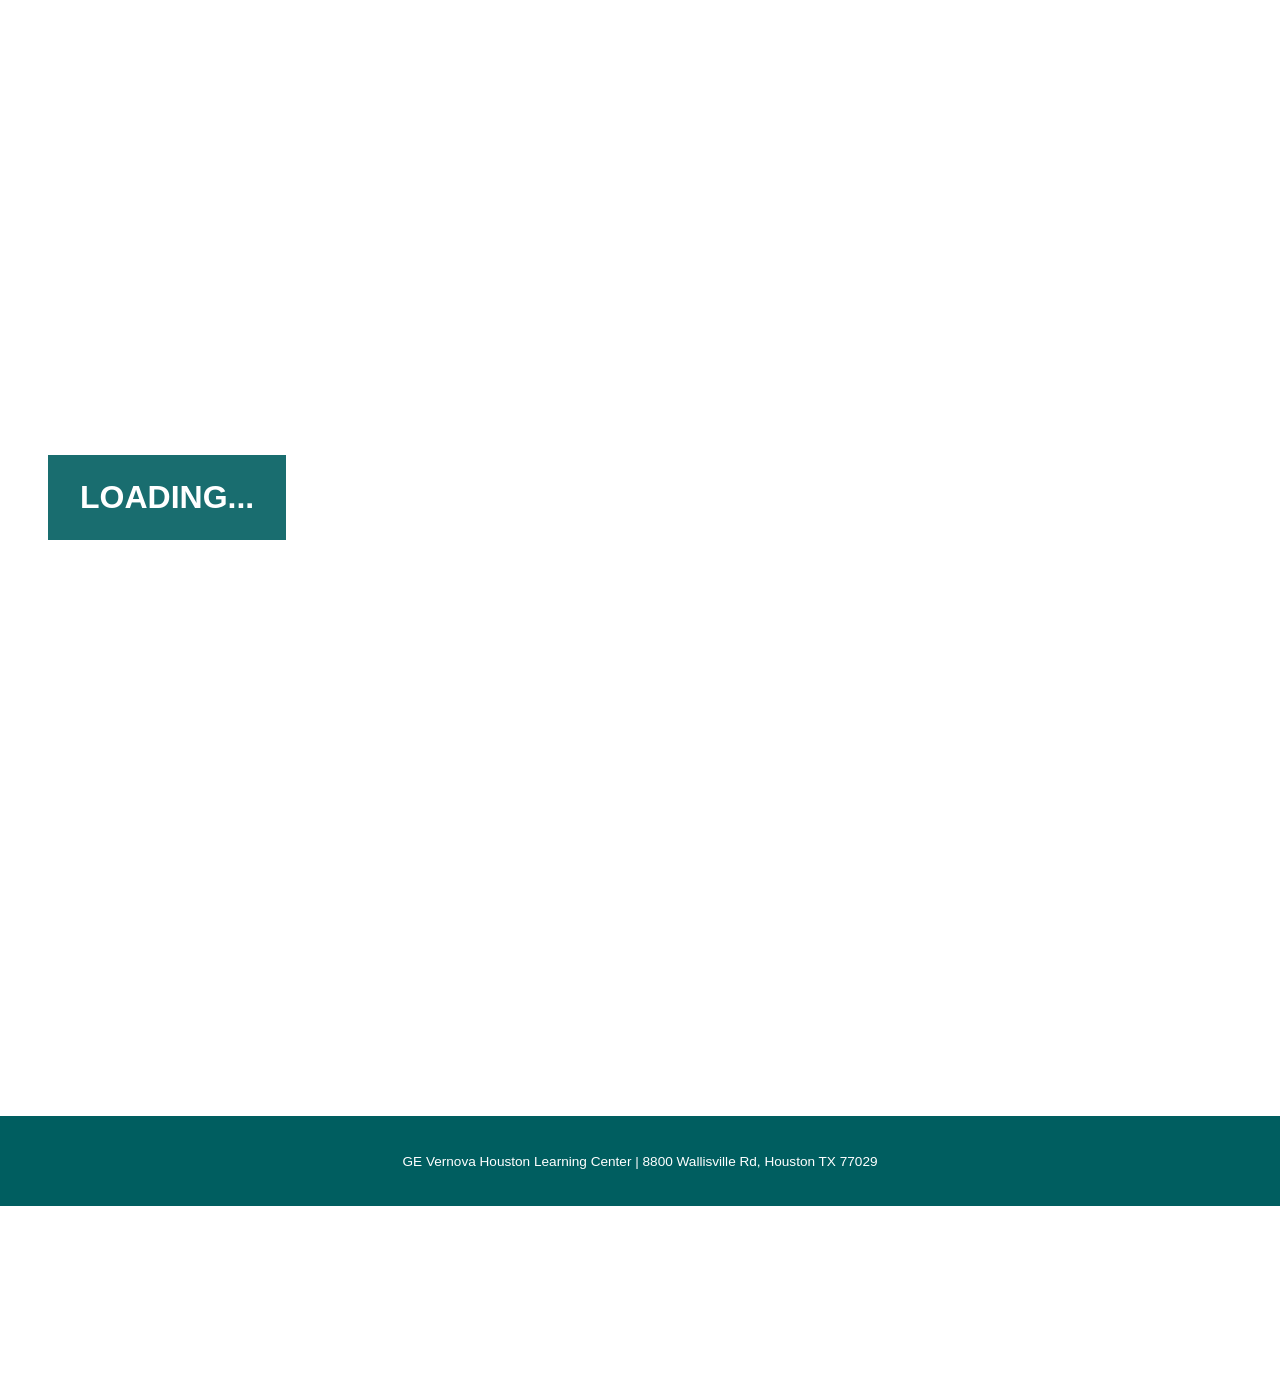
==== commit 6156a4fa: "Gap #14 (5/5): addendum.html — add <section id="site-rules"> mount point; fix doubled file" ====
--- a/addendum.html
+++ b/addendum.html
@@ -56,64 +56,6 @@
 
     <script src="app.js"></script>
   <section id="pll-directory"></section>
+  <section id="site-rules"></section>
 </body>
-                                                                                         </html>
-<!DOCTYPE html>
-<html lang="en">
-<head>
-    <meta charset="UTF-8">
-    <meta name="viewport" content="width=device-width, initial-scale=1.0">
-    <link rel="stylesheet" href="style.css">
-    <title>HLC Training</title>
-</head>
-<body>
-    <header class="hero">
-        <h1 id="welcome-title">Loading...</h1>
-    </header>
-
-    <section id="action-panel" class="action-grid"></section>
-
-    <section id="safety-section" style="display:none;">
-        <h2 id="safety-title"></h2>
-        <p id="safety-text"></p>
-        <div id="rules-grid" class="action-grid"></div>
-    </section>
-
-    <section id="contact-section" style="display:none;">
-        <h2>KEY CONTACTS</h2>
-        <div id="contact-list" class="action-grid"></div>
-    </section>
-
-    <section id="map-section" style="display:none;">
-        <h2 id="map-title"></h2>
-        <div id="map-container"></div>
-                <p id="map-note" style="margin-top:10px;font-size:0.85rem;color:#005E60;font-style:italic;text-align:center;"></p>
-    </section>
-
-    <section id="campus-map-section">
-        <div id="campus-map-container"></div>
-    </section>
-
-    <section id="site-rules-section">
-        <div id="emergency-callout"></div>
-        <h2 id="site-rules-title"></h2>
-        <div id="site-rules-grid"></div>
-        <div id="rules-contacts">
-            <h3 id="rules-contacts-title"></h3>
-            <table id="rules-contacts-table"></table>
-        </div>
-        <div id="rules-signature"></div>
-    </section>
-
-    <section>
-        <h2 id="list-title"></h2>
-        <ul id="list-container"></ul>
-    </section>
-
-    <footer>
-        <p>GE Vernova Houston Learning Center | 8800 Wallisville Rd, Houston TX 77029</p>
-    </footer>
-
-    <script src="app.js"></script>
-</body>
-                                                                                         </html>
+</html>
--- a/style.css
+++ b/style.css
@@ -1,4 +1,2816 @@
 :root {
+
+
+
+        --evergreen: #005E60;
+
+
+
+        --day: #FFFFFF;
+
+
+
+        --night: #212121;
+
+
+
+        --urgency: #C8FF08;
+
+
+
+}
+
+
+
+
+
+
+
+body {
+
+
+
+        margin: 0;
+
+
+
+        font-family: 'Inter', Segoe UI, Arial, sans-serif;
+
+
+
+        color: var(--night);
+
+
+
+}
+
+
+
+
+
+
+
+/* HERO */
+
+
+
+.hero {
+
+
+
+        height: 60vh;
+
+
+
+        background-size: cover;
+
+
+
+        background-position: center;
+
+
+
+        display: flex;
+
+
+
+        align-items: flex-end;
+
+
+
+        padding: 3rem;
+
+
+
+}
+
+
+
+.hero h1 {
+
+
+
+        color: var(--day);
+
+
+
+        background: rgba(0, 94, 96, 0.9);
+
+
+
+        padding: 1.5rem 2rem;
+
+
+
+        margin-bottom: 3rem;
+
+
+
+        text-transform: uppercase;
+
+
+
+}
+
+
+
+
+
+
+
+/* SECTIONS */
+
+
+
+section { padding: 3rem 10%; }
+
+
+
+h2 {
+
+
+
+        color: var(--evergreen);
+
+
+
+        border-left: 5px solid var(--urgency);
+
+
+
+        padding-left: 1rem;
+
+
+
+        margin-bottom: 2rem;
+
+
+
+}
+
+
+
+
+
+
+
+/* ACTION PANEL */
+
+
+
+#action-panel {
+
+
+
+        display: grid;
+
+
+
+        grid-template-columns: repeat(auto-fit, minmax(280px, 1fr));
+
+
+
+        gap: 20px;
+
+
+
+        padding: 2rem 10%;
+
+
+
+        background-color: var(--day);
+
+
+
+}
+
+
+
+
+
+
+
+/* BUTTONS */
+
+
+
+.btn {
+
+
+
+        display: block;
+
+
+
+        text-align: center;
+
+
+
+        padding: 1.5rem;
+
+
+
+        background: var(--evergreen);
+
+
+
+        color: var(--day);
+
+
+
+        text-decoration: none;
+
+
+
+        font-weight: bold;
+
+
+
+        text-transform: uppercase;
+
+
+
+        transition: 0.3s;
+
+
+
+        border: 2px solid var(--evergreen);
+
+
+
+}
+
+
+
+.btn:hover {
+
+
+
+        background: var(--urgency);
+
+
+
+        color: var(--night);
+
+
+
+        border-color: var(--night);
+
+
+
+}
+
+
+
+
+
+
+
+/* RULES GRID */
+
+
+
+#rules-grid {
+
+
+
+        display: grid;
+
+
+
+        grid-template-columns: repeat(auto-fill, minmax(180px, 1fr));
+
+
+
+        gap: 20px;
+
+
+
+}
+
+
+
+
+
+
+
+/* BASE CARD - fixes missing .card class */
+
+
+
+.card {
+
+
+
+        background-color: var(--day);
+
+
+
+        border: 1px solid #ddd;
+
+
+
+        padding: 1rem;
+
+
+
+        transition: all 0.3s ease;
+
+
+
+}
+
+
+
+
+
+
+
+/* RULE CARDS */
+
+
+
+.rule-card {
+
+
+
+        text-align: center;
+
+
+
+        text-decoration: none;
+
+
+
+        color: var(--night);
+
+
+
+        padding: 2rem 1rem;
+
+
+
+        display: flex;
+
+
+
+        flex-direction: column;
+
+
+
+        align-items: center;
+
+
+
+        justify-content: center;
+
+
+
+}
+
+
+
+.rule-card:hover {
+
+
+
+        border-color: var(--evergreen);
+
+
+
+        background-color: #f0fafa;
+
+
+
+        transform: translateY(-2px);
+
+
+
+        box-shadow: 0 4px 12px rgba(0,94,96,0.15);
+
+
+
+}
+
+
+
+.rule-card img { width: 60px; height: 60px; margin-bottom: 12px; }
+
+
+
+.rule-card p { font-weight: 700; font-size: 0.8rem; margin: 0; text-transform: uppercase; letter-spacing: 0.04em; }
+
+
+
+
+
+
+
+/* LISTS */
+
+
+
+ul { list-style: none; padding: 0; }
+
+
+
+li { padding: 1rem; border-bottom: 1px solid #ddd; font-size: 1.05rem; }
+
+
+
+li:last-child { border-bottom: none; }
+
+
+
+
+
+
+
+/* CONTACT CARDS - merged and cleaned */
+
+
+
+.contact-card {
+
+
+
+        border: 1px solid #ddd;
+
+
+
+        padding: 1.5rem;
+
+
+
+        background: #fdfdfd;
+
+
+
+        text-align: left;
+
+
+
+}
+
+
+
+.contact-card h4 {
+
+
+
+        margin: 0 0 0.25rem 0;
+
+
+
+        font-size: 0.75rem;
+
+
+
+        text-transform: uppercase;
+
+
+
+        letter-spacing: 0.08em;
+
+
+
+        color: var(--evergreen);
+
+
+
+}
+
+
+
+.contact-card p { margin: 0 0 0.5rem 0; font-size: 1rem; font-weight: 600; }
+
+
+
+.contact-btn {
+
+
+
+        display: inline-block;
+
+
+
+        margin-top: 6px;
+
+
+
+        margin-right: 8px;
+
+
+
+        padding: 5px 12px;
+
+
+
+        background: #f0f0f0;
+
+
+
+        color: var(--night);
+
+
+
+        text-decoration: none;
+
+
+
+        font-size: 0.85rem;
+
+
+
+        border: 1px solid #ddd;
+
+
+
+        transition: 0.2s;
+
+
+
+}
+
+
+
+.contact-btn:hover { background: var(--evergreen); color: var(--day); border-color: var(--evergreen); }
+
+
+
+
+
+
+
+    /* CAMPUS MAP */
+
+
+
+#map-section { background: #f7f7f7; }
+
+
+
+#map-container {
+
+
+
+        position: relative;
+
+
+
+        width: 100%;
+
+
+
+        padding-bottom: 50%;
+
+
+
+        height: 0;
+
+
+
+        overflow: hidden;
+
+
+
+        border: 2px solid var(--evergreen);
+
+
+
+}
+
+
+
+#map-container iframe {
+
+
+
+        position: absolute;
+
+
+
+        top: 0; left: 0;
+
+
+
+        width: 100%;
+
+
+
+        height: 100%;
+
+
+
+        border: 0;
+
+
+
+}
+
+
+
+.map-legend {
+
+
+
+        display: flex;
+
+
+
+        flex-wrap: wrap;
+
+
+
+        gap: 12px;
+
+
+
+        margin-top: 1.5rem;
+
+
+
+}
+
+
+
+.map-legend-item {
+
+
+
+        display: flex;
+
+
+
+        align-items: center;
+
+
+
+        gap: 8px;
+
+
+
+        font-size: 0.9rem;
+
+
+
+        font-weight: 600;
+
+
+
+}
+
+
+
+.map-legend-dot {
+
+
+
+        width: 14px;
+
+
+
+        height: 14px;
+
+
+
+        border-radius: 50%;
+
+
+
+        flex-shrink: 0;
+
+
+
+}
+
+
+
+
+
+
+
+/* FOOTER */
+
+
+
+footer {
+
+
+
+        background: var(--evergreen);
+
+
+
+        color: var(--day);
+
+
+
+        text-align: center;
+
+
+
+        padding: 1.5rem;
+
+
+
+        font-size: 0.85rem;
+
+
+
+        margin-top: 3rem;
+
+
+
+}
+
+
+
+
+
+
+
+/* RESPONSIVE */
+
+
+
+@media (max-width: 768px) {
+
+
+
+        .hero { height: 45vh; padding: 1.5rem; }
+
+
+
+        .hero h1 { font-size: 1.2rem; padding: 1rem; margin-bottom: 1rem; }
+
+
+
+        section { padding: 2rem 5%; }
+
+
+
+        #action-panel { padding: 1.5rem 5%; grid-template-columns: 1fr; }
+
+
+
+        #rules-grid { grid-template-columns: repeat(auto-fill, minmax(140px, 1fr)); gap: 12px; }
+
+
+
+        #map-container { padding-bottom: 75%; }
+
+
+
+        h2 { font-size: 1.1rem; }
+
+
+
+}
+
+
+
+@media (max-width: 480px) {
+
+
+
+        .hero h1 { font-size: 1rem; }
+
+
+
+        #rules-grid { grid-template-columns: repeat(2, 1fr); }
+
+
+
+        .contact-card { padding: 1rem; }
+
+
+
+}
+
+
+
+
+
+
+
+
+
+
+
+/* Ã¢ÂÂÃ¢ÂÂ SITE RULES MODULE Ã¢ÂÂÃ¢ÂÂÃ¢ÂÂÃ¢ÂÂÃ¢ÂÂÃ¢ÂÂÃ¢ÂÂÃ¢ÂÂÃ¢ÂÂÃ¢ÂÂÃ¢ÂÂÃ¢ÂÂÃ¢ÂÂÃ¢ÂÂÃ¢ÂÂÃ¢ÂÂÃ¢ÂÂÃ¢ÂÂÃ¢ÂÂÃ¢ÂÂÃ¢ÂÂÃ¢ÂÂÃ¢ÂÂÃ¢ÂÂÃ¢ÂÂÃ¢ÂÂÃ¢ÂÂÃ¢ÂÂÃ¢ÂÂÃ¢ÂÂÃ¢ÂÂÃ¢ÂÂÃ¢ÂÂÃ¢ÂÂÃ¢ÂÂÃ¢ÂÂÃ¢ÂÂÃ¢ÂÂÃ¢ÂÂÃ¢ÂÂÃ¢ÂÂÃ¢ÂÂÃ¢ÂÂ */
+
+
+
+
+
+
+
+#site-rules-section {
+
+
+
+        padding: 2rem 1rem;
+
+
+
+        background-color: var(--day, #FFFFFF);
+
+
+
+}
+
+
+
+
+
+
+
+#site-rules-title {
+
+
+
+        font-family: 'Inter', sans-serif;
+
+
+
+        font-weight: 900;
+
+
+
+        font-size: clamp(1.2rem, 3vw, 1.6rem);
+
+
+
+        text-transform: uppercase;
+
+
+
+        color: var(--evergreen, #005E60);
+
+
+
+        margin: 1.5rem 0 1rem;
+
+
+
+        letter-spacing: 0.05em;
+
+
+
+}
+
+
+
+
+
+
+
+/* Emergency Callout Banner */
+
+
+
+.emergency-callout {
+
+
+
+        background-color: var(--evergreen, #005E60);
+
+
+
+        color: var(--day, #FFFFFF);
+
+
+
+        padding: 1.25rem 1.5rem;
+
+
+
+        margin-bottom: 1.5rem;
+
+
+
+        display: flex;
+
+
+
+        flex-direction: column;
+
+
+
+        align-items: flex-start;
+
+
+
+        gap: 0.25rem;
+
+
+
+}
+
+
+
+
+
+
+
+.emergency-primary {
+
+
+
+        font-family: 'Inter', sans-serif;
+
+
+
+        font-weight: 900;
+
+
+
+        font-size: clamp(1.8rem, 5vw, 2.8rem);
+
+
+
+        text-transform: uppercase;
+
+
+
+        color: var(--urgency, #C8FF08);
+
+
+
+        line-height: 1;
+
+
+
+}
+
+
+
+
+
+
+
+.emergency-label {
+
+
+
+        font-family: 'Inter', sans-serif;
+
+
+
+        font-weight: 700;
+
+
+
+        font-size: clamp(0.85rem, 2vw, 1rem);
+
+
+
+        text-transform: uppercase;
+
+
+
+        color: var(--day, #FFFFFF);
+
+
+
+        letter-spacing: 0.08em;
+
+
+
+}
+
+
+
+
+
+
+
+.emergency-instruction {
+
+
+
+        font-family: 'Inter', sans-serif;
+
+
+
+        font-size: clamp(0.8rem, 1.8vw, 0.95rem);
+
+
+
+        color: rgba(255, 255, 255, 0.85);
+
+
+
+}
+
+
+
+
+
+
+
+/* Rule Cards Grid */
+
+
+
+#site-rules-grid {
+
+
+
+        display: grid;
+
+
+
+        grid-template-columns: repeat(auto-fill, minmax(280px, 1fr));
+
+
+
+        gap: 1rem;
+
+
+
+        margin-bottom: 2rem;
+
+
+
+}
+
+
+
+
+
+
+
+.site-rule-card {
+
+
+
+        display: flex;
+
+
+
+        flex-direction: row;
+
+
+
+        align-items: flex-start;
+
+
+
+        gap: 0.75rem;
+
+
+
+        background-color: var(--day, #FFFFFF);
+
+
+
+        border: 1px solid #E0E0E0;
+
+
+
+        border-left: 4px solid var(--evergreen, #005E60);
+
+
+
+        padding: 1rem;
+
+
+
+        transition: transform 0.15s ease, border-left-color 0.15s ease;
+
+
+
+}
+
+
+
+
+
+
+
+.site-rule-card:hover {
+
+
+
+        transform: translateY(-2px);
+
+
+
+        border-left-color: var(--urgency, #C8FF08);
+
+
+
+}
+
+
+
+
+
+
+
+.site-rule-icon {
+
+
+
+        font-size: 1.5rem;
+
+
+
+        line-height: 1;
+
+
+
+        flex-shrink: 0;
+
+
+
+        margin-top: 0.1rem;
+
+
+
+}
+
+
+
+
+
+
+
+.site-rule-body {
+
+
+
+        display: flex;
+
+
+
+        flex-direction: column;
+
+
+
+        gap: 0.4rem;
+
+
+
+}
+
+
+
+
+
+
+
+.site-rule-category {
+
+
+
+        font-family: 'Inter', sans-serif;
+
+
+
+        font-weight: 700;
+
+
+
+        font-size: 0.85rem;
+
+
+
+        text-transform: uppercase;
+
+
+
+        color: var(--evergreen, #005E60);
+
+
+
+        letter-spacing: 0.06em;
+
+
+
+}
+
+
+
+
+
+
+
+.site-rule-items {
+
+
+
+        margin: 0;
+
+
+
+        padding-left: 1rem;
+
+
+
+        list-style-type: disc;
+
+
+
+}
+
+
+
+
+
+
+
+.site-rule-items li {
+
+
+
+        font-family: 'Inter', sans-serif;
+
+
+
+        font-size: clamp(0.78rem, 1.6vw, 0.875rem);
+
+
+
+        color: var(--night, #212121);
+
+
+
+        line-height: 1.5;
+
+
+
+        margin-bottom: 0.2rem;
+
+
+
+        border-bottom: none;
+
+
+
+        padding: 0;
+
+
+
+}
+
+
+
+
+
+
+
+/* Non-Emergency Contacts Table */
+
+
+
+#rules-contacts {
+
+
+
+        margin-bottom: 1.5rem;
+
+
+
+}
+
+
+
+
+
+
+
+#rules-contacts-title {
+
+
+
+        font-family: 'Inter', sans-serif;
+
+
+
+        font-weight: 700;
+
+
+
+        font-size: clamp(0.85rem, 2vw, 1rem);
+
+
+
+        text-transform: uppercase;
+
+
+
+        color: var(--evergreen, #005E60);
+
+
+
+        letter-spacing: 0.06em;
+
+
+
+        margin-bottom: 0.75rem;
+
+
+
+}
+
+
+
+
+
+
+
+#rules-contacts-table {
+
+
+
+        width: 100%;
+
+
+
+        border-collapse: collapse;
+
+
+
+        font-family: 'Inter', sans-serif;
+
+
+
+        font-size: clamp(0.78rem, 1.6vw, 0.875rem);
+
+
+
+}
+
+
+
+
+
+
+
+#rules-contacts-table thead tr {
+
+
+
+        background-color: var(--evergreen, #005E60);
+
+
+
+        color: var(--day, #FFFFFF);
+
+
+
+}
+
+
+
+
+
+
+
+#rules-contacts-table thead th {
+
+
+
+        padding: 0.6rem 0.75rem;
+
+
+
+        text-align: left;
+
+
+
+        font-weight: 700;
+
+
+
+        text-transform: uppercase;
+
+
+
+        font-size: 0.75rem;
+
+
+
+        letter-spacing: 0.05em;
+
+
+
+}
+
+
+
+
+
+
+
+#rules-contacts-table tbody tr:nth-child(even) {
+
+
+
+        background-color: #F4F4F4;
+
+
+
+}
+
+
+
+
+
+
+
+#rules-contacts-table tbody td {
+
+
+
+        padding: 0.6rem 0.75rem;
+
+
+
+        color: var(--night, #212121);
+
+
+
+        border-bottom: 1px solid #E0E0E0;
+
+
+
+}
+
+
+
+
+
+
+
+#rules-contacts-table tbody td a {
+
+
+
+        color: var(--evergreen, #005E60);
+
+
+
+        text-decoration: none;
+
+
+
+        font-weight: 600;
+
+
+
+}
+
+
+
+
+
+
+
+#rules-contacts-table tbody td a:hover {
+
+
+
+        text-decoration: underline;
+
+
+
+}
+
+
+
+
+
+
+
+/* Signature Acknowledgement Bar */
+
+
+
+.rules-signature-bar {
+
+
+
+        background-color: var(--night, #212121);
+
+
+
+        color: var(--day, #FFFFFF);
+
+
+
+        font-family: 'Inter', sans-serif;
+
+
+
+        font-size: clamp(0.78rem, 1.6vw, 0.875rem);
+
+
+
+        font-style: italic;
+
+
+
+        padding: 0.85rem 1.25rem;
+
+
+
+        margin-top: 1rem;
+
+
+
+        border-left: 4px solid var(--urgency, #C8FF08);
+
+
+
+}
+
+
+
+
+
+
+
+/* Ã¢ÂÂÃ¢ÂÂ SITE RULES MOBILE BREAKPOINTS Ã¢ÂÂÃ¢ÂÂÃ¢ÂÂÃ¢ÂÂÃ¢ÂÂÃ¢ÂÂÃ¢ÂÂÃ¢ÂÂÃ¢ÂÂÃ¢ÂÂÃ¢ÂÂÃ¢ÂÂÃ¢ÂÂÃ¢ÂÂÃ¢ÂÂÃ¢ÂÂÃ¢ÂÂÃ¢ÂÂÃ¢ÂÂÃ¢ÂÂÃ¢ÂÂÃ¢ÂÂÃ¢ÂÂÃ¢ÂÂÃ¢ÂÂÃ¢ÂÂÃ¢ÂÂÃ¢ÂÂÃ¢ÂÂÃ¢ÂÂÃ¢ÂÂ */
+
+
+
+@media (max-width: 768px) {
+
+
+
+        #site-rules-grid {
+
+
+
+                grid-template-columns: 1fr;
+
+
+
+        }
+
+
+
+        .emergency-callout {
+
+
+
+                padding: 1rem;
+
+
+
+        }
+
+
+
+        #rules-contacts-table thead th,
+
+
+
+        #rules-contacts-table tbody td {
+
+
+
+                padding: 0.5rem;
+
+
+
+        }
+
+
+
+}
+
+
+
+
+
+
+
+@media (max-width: 480px) {
+
+
+
+        .site-rule-card {
+
+
+
+                flex-direction: column;
+
+
+
+                gap: 0.5rem;
+
+
+
+        }
+
+
+
+        #rules-contacts-table {
+
+
+
+                display: block;
+
+
+
+                overflow-x: auto;
+
+
+
+                -webkit-overflow-scrolling: touch;
+
+
+
+        }
+
+
+
+}
+
+
+
+
+
+
+
+/* Ã¢ÂÂÃ¢ÂÂ END SITE RULES MODULE Ã¢ÂÂÃ¢ÂÂÃ¢ÂÂÃ¢ÂÂÃ¢ÂÂÃ¢ÂÂÃ¢ÂÂÃ¢ÂÂÃ¢ÂÂÃ¢ÂÂÃ¢ÂÂÃ¢ÂÂÃ¢ÂÂÃ¢ÂÂÃ¢ÂÂÃ¢ÂÂÃ¢ÂÂÃ¢ÂÂÃ¢ÂÂÃ¢ÂÂÃ¢ÂÂÃ¢ÂÂÃ¢ÂÂÃ¢ÂÂÃ¢ÂÂÃ¢ÂÂÃ¢ÂÂÃ¢ÂÂÃ¢ÂÂÃ¢ÂÂÃ¢ÂÂÃ¢ÂÂÃ¢ÂÂÃ¢ÂÂÃ¢ÂÂÃ¢ÂÂÃ¢ÂÂÃ¢ÂÂÃ¢ÂÂÃ¢ÂÂ */
+
+
+
+
+
+
+
+
+
+
+
+/* -- Contacts Expandable Table -- */
+
+
+
+.contact-row-hidden {
+
+
+
+    display: none;
+
+
+
+}
+
+
+
+
+
+
+
+.contacts-toggle-btn {
+
+
+
+    display: block;
+
+
+
+    width: 100%;
+
+
+
+    margin-top: 12px;
+
+
+
+    padding: 12px 16px;
+
+
+
+    background-color: #005E60;
+
+
+
+    color: #C8FF08;
+
+
+
+    border: none;
+
+
+
+    font-size: 0.9rem;
+
+
+
+    font-weight: 700;
+
+
+
+    text-transform: uppercase;
+
+
+
+    letter-spacing: 0.05em;
+
+
+
+    cursor: pointer;
+
+
+
+    text-align: center;
+
+
+
+}
+
+
+
+
+
+
+
+.contacts-toggle-btn:hover {
+
+
+
+    background-color: #004244;
+
+
+
+}
+
+
+
+
+
+
+
+/* -- END Contacts Expandable Table -- */
+
+
+
+
+
+/* ââ PLL Directory Cards ââââââââââââââââââââââââââââââââââââââ */
+
+.pll-card-grid {
+
+  display: grid;
+
+  grid-template-columns: repeat(auto-fill, minmax(260px, 1fr));
+
+  gap: 16px;
+
+  padding: 16px 0;
+
+}
+
+.pll-card {
+
+  background-color: #FFFFFF;
+
+  border: 2px solid #005E60;
+
+  border-radius: 4px;
+
+  overflow: hidden;
+
+}
+
+.pll-card-header {
+
+  background-color: #005E60;
+
+  padding: 10px 14px;
+
+}
+
+.pll-product-line {
+
+  color: #C8FF08;
+
+  font-weight: 700;
+
+  font-size: 0.75rem;
+
+  text-transform: uppercase;
+
+  letter-spacing: 0.05em;
+
+}
+
+.pll-card-body {
+
+  padding: 12px 14px;
+
+  display: flex;
+
+  flex-direction: column;
+
+  gap: 6px;
+
+}
+
+.pll-name {
+
+  font-size: 1rem;
+
+  font-weight: 700;
+
+  color: #212121;
+
+  margin: 0;
+
+}
+
+.pll-contact-link {
+
+  font-size: 0.85rem;
+
+  color: #005E60;
+
+  text-decoration: none;
+
+  word-break: break-all;
+
+}
+
+.pll-contact-link:hover {
+
+  text-decoration: underline;
+
+}
+
+/* Mobile */
+
+@media (max-width: 480px) {
+
+  .pll-card-grid {
+
+    grid-template-columns: 1fr;
+
+  }
+
+        }:root {
+
+        --evergreen: #005E60;
+
+        --day: #FFFFFF;
+
+        --night: #212121;
+
+        --urgency: #C8FF08;
+
+}
+
+
+
+body {
+
+        margin: 0;
+
+        font-family: 'Inter', Segoe UI, Arial, sans-serif;
+
+        color: var(--night);
+
+}
+
+
+
+/* HERO */
+
+.hero {
+
+        height: 60vh;
+
+        background-size: cover;
+
+        background-position: center;
+
+        display: flex;
+
+        align-items: flex-end;
+
+        padding: 3rem;
+
+}
+
+.hero h1 {
+
+        color: var(--day);
+
+        background: rgba(0, 94, 96, 0.9);
+
+        padding: 1.5rem 2rem;
+
+        margin-bottom: 3rem;
+
+        text-transform: uppercase;
+
+}
+
+
+
+/* SECTIONS */
+
+section { padding: 3rem 10%; }
+
+h2 {
+
+        color: var(--evergreen);
+
+        border-left: 5px solid var(--urgency);
+
+        padding-left: 1rem;
+
+        margin-bottom: 2rem;
+
+}
+
+
+
+/* ACTION PANEL */
+
+#action-panel {
+
+        display: grid;
+
+        grid-template-columns: repeat(auto-fit, minmax(280px, 1fr));
+
+        gap: 20px;
+
+        padding: 2rem 10%;
+
+        background-color: var(--day);
+
+}
+
+
+
+/* BUTTONS */
+
+.btn {
+
+        display: block;
+
+        text-align: center;
+
+        padding: 1.5rem;
+
+        background: var(--evergreen);
+
+        color: var(--day);
+
+        text-decoration: none;
+
+        font-weight: bold;
+
+        text-transform: uppercase;
+
+        transition: 0.3s;
+
+        border: 2px solid var(--evergreen);
+
+}
+
+.btn:hover {
+
+        background: var(--urgency);
+
+        color: var(--night);
+
+        border-color: var(--night);
+
+}
+
+
+
+/* RULES GRID */
+
+#rules-grid {
+
+        display: grid;
+
+        grid-template-columns: repeat(auto-fill, minmax(180px, 1fr));
+
+        gap: 20px;
+
+}
+
+
+
+/* BASE CARD - fixes missing .card class */
+
+.card {
+
+        background-color: var(--day);
+
+        border: 1px solid #ddd;
+
+        padding: 1rem;
+
+        transition: all 0.3s ease;
+
+}
+
+
+
+/* RULE CARDS */
+
+.rule-card {
+
+        text-align: center;
+
+        text-decoration: none;
+
+        color: var(--night);
+
+        padding: 2rem 1rem;
+
+        display: flex;
+
+        flex-direction: column;
+
+        align-items: center;
+
+        justify-content: center;
+
+}
+
+.rule-card:hover {
+
+        border-color: var(--evergreen);
+
+        background-color: #f0fafa;
+
+        transform: translateY(-2px);
+
+        box-shadow: 0 4px 12px rgba(0,94,96,0.15);
+
+}
+
+.rule-card img { width: 60px; height: 60px; margin-bottom: 12px; }
+
+.rule-card p { font-weight: 700; font-size: 0.8rem; margin: 0; text-transform: uppercase; letter-spacing: 0.04em; }
+
+
+
+/* LISTS */
+
+ul { list-style: none; padding: 0; }
+
+li { padding: 1rem; border-bottom: 1px solid #ddd; font-size: 1.05rem; }
+
+li:last-child { border-bottom: none; }
+
+
+
+/* CONTACT CARDS - merged and cleaned */
+
+.contact-card {
+
+        border: 1px solid #ddd;
+
+        padding: 1.5rem;
+
+        background: #fdfdfd;
+
+        text-align: left;
+
+}
+
+.contact-card h4 {
+
+        margin: 0 0 0.25rem 0;
+
+        font-size: 0.75rem;
+
+        text-transform: uppercase;
+
+        letter-spacing: 0.08em;
+
+        color: var(--evergreen);
+
+}
+
+.contact-card p { margin: 0 0 0.5rem 0; font-size: 1rem; font-weight: 600; }
+
+.contact-btn {
+
+        display: inline-block;
+
+        margin-top: 6px;
+
+        margin-right: 8px;
+
+        padding: 5px 12px;
+
+        background: #f0f0f0;
+
+        color: var(--night);
+
+        text-decoration: none;
+
+        font-size: 0.85rem;
+
+        border: 1px solid #ddd;
+
+        transition: 0.2s;
+
+}
+
+.contact-btn:hover { background: var(--evergreen); color: var(--day); border-color: var(--evergreen); }
+
+
+
+    /* CAMPUS MAP */
+
+#map-section { background: #f7f7f7; }
+
+#map-container {
+
+        position: relative;
+
+        width: 100%;
+
+        padding-bottom: 50%;
+
+        height: 0;
+
+        overflow: hidden;
+
+        border: 2px solid var(--evergreen);
+
+}
+
+#map-container iframe {
+
+        position: absolute;
+
+        top: 0; left: 0;
+
+        width: 100%;
+
+        height: 100%;
+
+        border: 0;
+
+}
+
+.map-legend {
+
+        display: flex;
+
+        flex-wrap: wrap;
+
+        gap: 12px;
+
+        margin-top: 1.5rem;
+
+}
+
+.map-legend-item {
+
+        display: flex;
+
+        align-items: center;
+
+        gap: 8px;
+
+        font-size: 0.9rem;
+
+        font-weight: 600;
+
+}
+
+.map-legend-dot {
+
+        width: 14px;
+
+        height: 14px;
+
+        border-radius: 50%;
+
+        flex-shrink: 0;
+
+}
+
+
+
+/* FOOTER */
+
+footer {
+
+        background: var(--evergreen);
+
+        color: var(--day);
+
+        text-align: center;
+
+        padding: 1.5rem;
+
+        font-size: 0.85rem;
+
+        margin-top: 3rem;
+
+}
+
+
+
+/* RESPONSIVE */
+
+@media (max-width: 768px) {
+
+        .hero { height: 45vh; padding: 1.5rem; }
+
+        .hero h1 { font-size: 1.2rem; padding: 1rem; margin-bottom: 1rem; }
+
+        section { padding: 2rem 5%; }
+
+        #action-panel { padding: 1.5rem 5%; grid-template-columns: 1fr; }
+
+        #rules-grid { grid-template-columns: repeat(auto-fill, minmax(140px, 1fr)); gap: 12px; }
+
+        #map-container { padding-bottom: 75%; }
+
+        h2 { font-size: 1.1rem; }
+
+}
+
+@media (max-width: 480px) {
+
+        .hero h1 { font-size: 1rem; }
+
+        #rules-grid { grid-template-columns: repeat(2, 1fr); }
+
+        .contact-card { padding: 1rem; }
+
+}
+
+
+
+
+
+/* ââ SITE RULES MODULE âââââââââââââââââââââââââââââââââââââââââââ */
+
+
+
+#site-rules-section {
+
+        padding: 2rem 1rem;
+
+        background-color: var(--day, #FFFFFF);
+
+}
+
+
+
+#site-rules-title {
+
+        font-family: 'Inter', sans-serif;
+
+        font-weight: 900;
+
+        font-size: clamp(1.2rem, 3vw, 1.6rem);
+
+        text-transform: uppercase;
+
+        color: var(--evergreen, #005E60);
+
+        margin: 1.5rem 0 1rem;
+
+        letter-spacing: 0.05em;
+
+}
+
+
+
+/* Emergency Callout Banner */
+
+.emergency-callout {
+
+        background-color: var(--evergreen, #005E60);
+
+        color: var(--day, #FFFFFF);
+
+        padding: 1.25rem 1.5rem;
+
+        margin-bottom: 1.5rem;
+
+        display: flex;
+
+        flex-direction: column;
+
+        align-items: flex-start;
+
+        gap: 0.25rem;
+
+}
+
+
+
+.emergency-primary {
+
+        font-family: 'Inter', sans-serif;
+
+        font-weight: 900;
+
+        font-size: clamp(1.8rem, 5vw, 2.8rem);
+
+        text-transform: uppercase;
+
+        color: var(--urgency, #C8FF08);
+
+        line-height: 1;
+
+}
+
+
+
+.emergency-label {
+
+        font-family: 'Inter', sans-serif;
+
+        font-weight: 700;
+
+        font-size: clamp(0.85rem, 2vw, 1rem);
+
+        text-transform: uppercase;
+
+        color: var(--day, #FFFFFF);
+
+        letter-spacing: 0.08em;
+
+}
+
+
+
+.emergency-instruction {
+
+        font-family: 'Inter', sans-serif;
+
+        font-size: clamp(0.8rem, 1.8vw, 0.95rem);
+
+        color: rgba(255, 255, 255, 0.85);
+
+}
+
+
+
+/* Rule Cards Grid */
+
+#site-rules-grid {
+
+        display: grid;
+
+        grid-template-columns: repeat(auto-fill, minmax(280px, 1fr));
+
+        gap: 1rem;
+
+        margin-bottom: 2rem;
+
+}
+
+
+
+.site-rule-card {
+
+        display: flex;
+
+        flex-direction: row;
+
+        align-items: flex-start;
+
+        gap: 0.75rem;
+
+        background-color: var(--day, #FFFFFF);
+
+        border: 1px solid #E0E0E0;
+
+        border-left: 4px solid var(--evergreen, #005E60);
+
+        padding: 1rem;
+
+        transition: transform 0.15s ease, border-left-color 0.15s ease;
+
+}
+
+
+
+.site-rule-card:hover {
+
+        transform: translateY(-2px);
+
+        border-left-color: var(--urgency, #C8FF08);
+
+}
+
+
+
+.site-rule-icon {
+
+        font-size: 1.5rem;
+
+        line-height: 1;
+
+        flex-shrink: 0;
+
+        margin-top: 0.1rem;
+
+}
+
+
+
+.site-rule-body {
+
+        display: flex;
+
+        flex-direction: column;
+
+        gap: 0.4rem;
+
+}
+
+
+
+.site-rule-category {
+
+        font-family: 'Inter', sans-serif;
+
+        font-weight: 700;
+
+        font-size: 0.85rem;
+
+        text-transform: uppercase;
+
+        color: var(--evergreen, #005E60);
+
+        letter-spacing: 0.06em;
+
+}
+
+
+
+.site-rule-items {
+
+        margin: 0;
+
+        padding-left: 1rem;
+
+        list-style-type: disc;
+
+}
+
+
+
+.site-rule-items li {
+
+        font-family: 'Inter', sans-serif;
+
+        font-size: clamp(0.78rem, 1.6vw, 0.875rem);
+
+        color: var(--night, #212121);
+
+        line-height: 1.5;
+
+        margin-bottom: 0.2rem;
+
+        border-bottom: none;
+
+        padding: 0;
+
+}
+
+
+
+/* Non-Emergency Contacts Table */
+
+#rules-contacts {
+
+        margin-bottom: 1.5rem;
+
+}
+
+
+
+#rules-contacts-title {
+
+        font-family: 'Inter', sans-serif;
+
+        font-weight: 700;
+
+        font-size: clamp(0.85rem, 2vw, 1rem);
+
+        text-transform: uppercase;
+
+        color: var(--evergreen, #005E60);
+
+        letter-spacing: 0.06em;
+
+        margin-bottom: 0.75rem;
+
+}
+
+
+
+#rules-contacts-table {
+
+        width: 100%;
+
+        border-collapse: collapse;
+
+        font-family: 'Inter', sans-serif;
+
+        font-size: clamp(0.78rem, 1.6vw, 0.875rem);
+
+}
+
+
+
+#rules-contacts-table thead tr {
+
+        background-color: var(--evergreen, #005E60);
+
+        color: var(--day, #FFFFFF);
+
+}
+
+
+
+#rules-contacts-table thead th {
+
+        padding: 0.6rem 0.75rem;
+
+        text-align: left;
+
+        font-weight: 700;
+
+        text-transform: uppercase;
+
+        font-size: 0.75rem;
+
+        letter-spacing: 0.05em;
+
+}
+
+
+
+#rules-contacts-table tbody tr:nth-child(even) {
+
+        background-color: #F4F4F4;
+
+}
+
+
+
+#rules-contacts-table tbody td {
+
+        padding: 0.6rem 0.75rem;
+
+        color: var(--night, #212121);
+
+        border-bottom: 1px solid #E0E0E0;
+
+}
+
+
+
+#rules-contacts-table tbody td a {
+
+        color: var(--evergreen, #005E60);
+
+        text-decoration: none;
+
+        font-weight: 600;
+
+}
+
+
+
+#rules-contacts-table tbody td a:hover {
+
+        text-decoration: underline;
+
+}
+
+
+
+/* Signature Acknowledgement Bar */
+
+.rules-signature-bar {
+
+        background-color: var(--night, #212121);
+
+        color: var(--day, #FFFFFF);
+
+        font-family: 'Inter', sans-serif;
+
+        font-size: clamp(0.78rem, 1.6vw, 0.875rem);
+
+        font-style: italic;
+
+        padding: 0.85rem 1.25rem;
+
+        margin-top: 1rem;
+
+        border-left: 4px solid var(--urgency, #C8FF08);
+
+}
+
+
+
+/* ââ SITE RULES MOBILE BREAKPOINTS âââââââââââââââââââââââââââââââ */
+
+@media (max-width: 768px) {
+
+        #site-rules-grid {
+
+                grid-template-columns: 1fr;
+
+        }
+
+        .emergency-callout {
+
+                padding: 1rem;
+
+        }
+
+        #rules-contacts-table thead th,
+
+        #rules-contacts-table tbody td {
+
+                padding: 0.5rem;
+
+        }
+
+}
+
+
+
+@media (max-width: 480px) {
+
+        .site-rule-card {
+
+                flex-direction: column;
+
+                gap: 0.5rem;
+
+        }
+
+        #rules-contacts-table {
+
+                display: block;
+
+                overflow-x: auto;
+
+                -webkit-overflow-scrolling: touch;
+
+        }
+
+}
+
+
+
+/* ââ END SITE RULES MODULE ââââââââââââââââââââââââââââââââââââââââ */
+
+
+
+
+
+/* -- Contacts Expandable Table -- */
+
+.contact-row-hidden {
+
+    display: none;
+
+}
+
+
+
+.contacts-toggle-btn {
+
+    display: block;
+
+    width: 100%;
+
+    margin-top: 12px;
+
+    padding: 12px 16px;
+
+    background-color: #005E60;
+
+    color: #C8FF08;
+
+    border: none;
+
+    font-size: 0.9rem;
+
+    font-weight: 700;
+
+    text-transform: uppercase;
+
+    letter-spacing: 0.05em;
+
+    cursor: pointer;
+
+    text-align: center;
+
+}
+
+
+
+.contacts-toggle-btn:hover {
+
+    background-color: #004244;
+
+}
+
+
+
+/* -- END Contacts Expandable Table -- */
+
+
+/* ── Site Rules Accordion ───────────────────────────────── */
+.site-rules-accordion {
+  display: flex;
+  flex-direction: column;
+  gap: 8px;
+  margin-top: 16px;
+}
+.rule-section {
+  border: 1px solid #005E60;
+  border-radius: 4px;
+  overflow: hidden;
+}
+.rule-section-header {
+  display: flex;
+  align-items: center;
+  gap: 10px;
+  width: 100%;
+  background-color: #005E60;
+  color: #FFFFFF;
+  border: none;
+  padding: 12px 16px;
+  cursor: pointer;
+  text-align: left;
+  font-family: 'Inter', sans-serif;
+  font-weight: 700;
+  font-size: 0.85rem;
+  letter-spacing: 0.04em;
+  text-transform: uppercase;
+}
+.rule-section-header:hover {
+  background-color: #004749;
+}
+.rule-icon {
+  font-size: 1rem;
+  flex-shrink: 0;
+}
+.rule-heading {
+  flex: 1;
+}
+.rule-chevron {
+  font-size: 1rem;
+  transition: transform 0.2s ease;
+}
+.rule-section.open .rule-chevron {
+  transform: rotate(180deg);
+}
+.rule-list {
+  display: none;
+  flex-direction: column;
+  gap: 6px;
+  padding: 14px 18px 14px 20px;
+  margin: 0;
+  background-color: #FFFFFF;
+  list-style: disc;
+}
+.rule-list li {
+  font-size: 0.9rem;
+  color: #212121;
+  line-height: 1.5;
+}
+.rule-section.open .rule-list {
+  display: flex;
+}
+/* ── Site Rules — Mobile ──────────────────────────── */
+@media (max-width: 600px) {
+  .rule-section-header {
+    font-size: 0.8rem;
+    padding: 10px 12px;
+  }
+  .rule-list {
+    padding: 12px 14px;
+  }
+  .rule-list li {
+    font-size: 0.85rem;
+  }
+              }:root {
 
         --evergreen: #005E60;
 
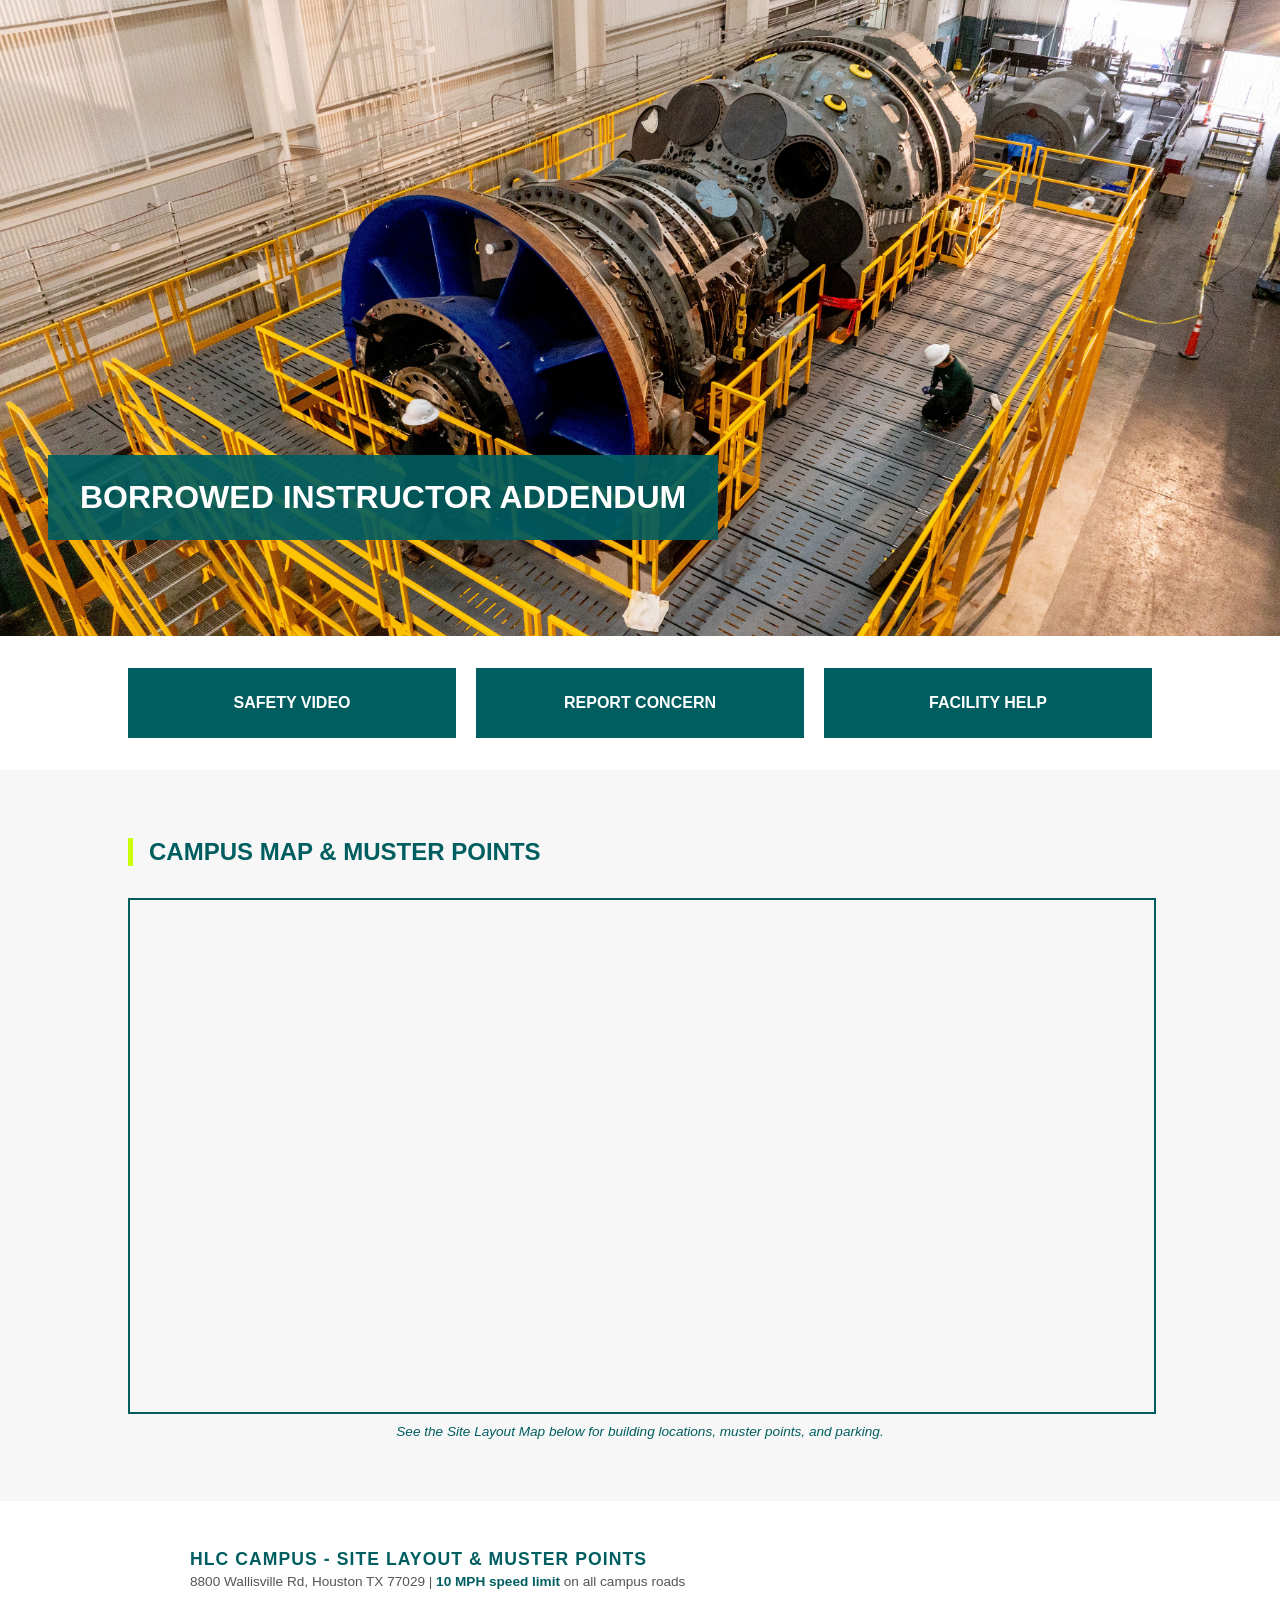
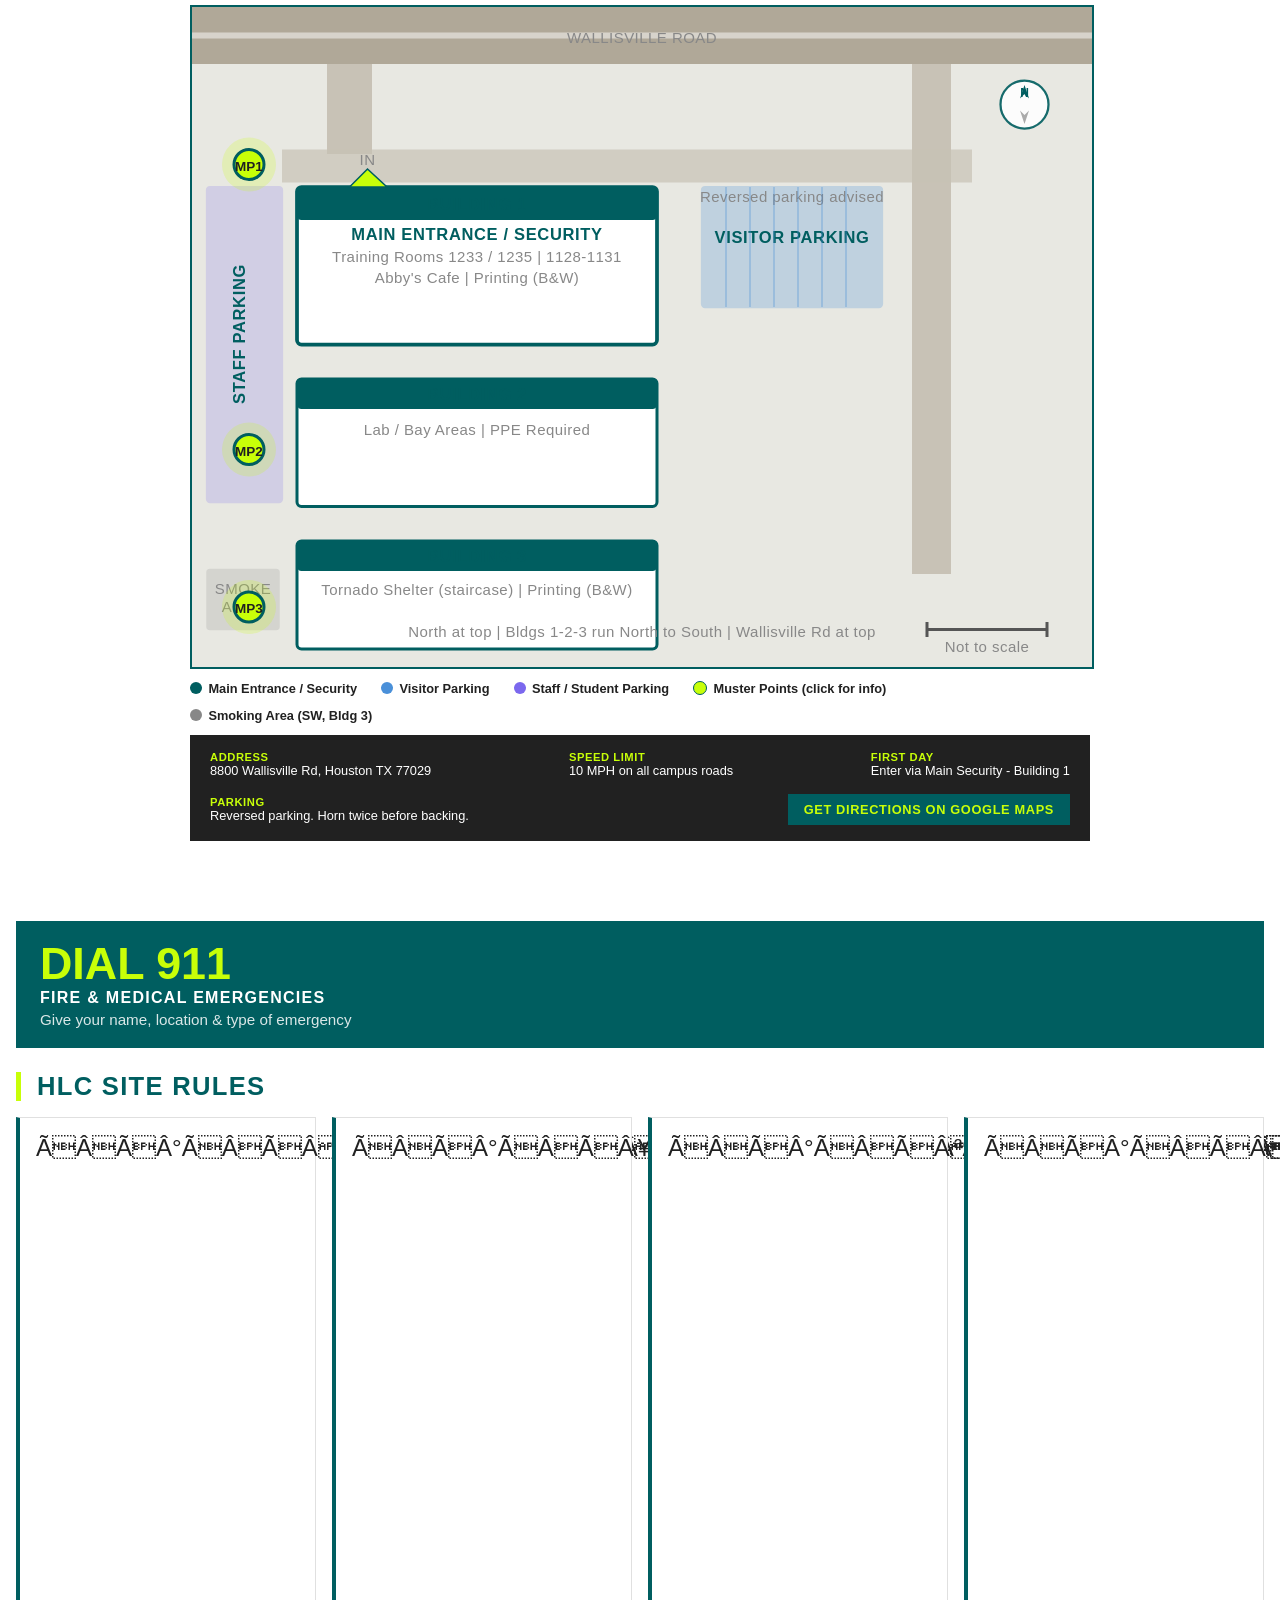
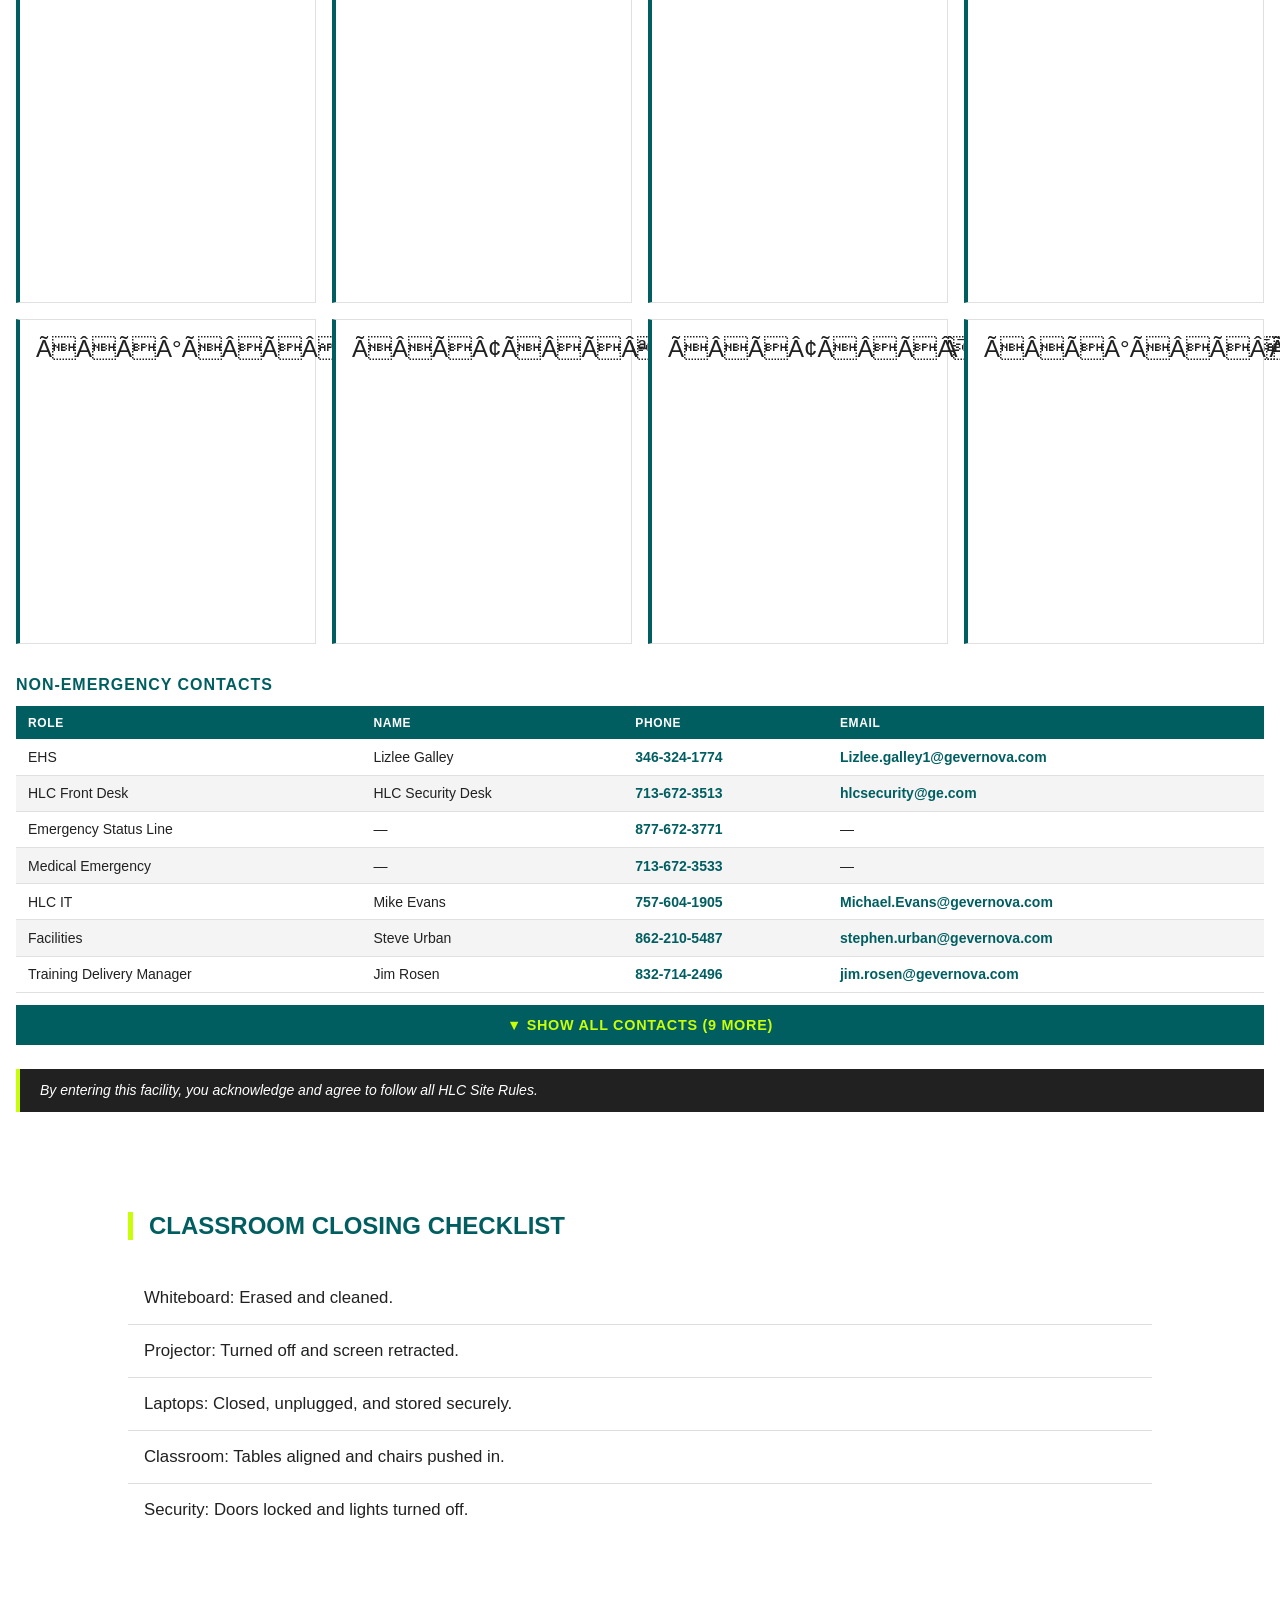
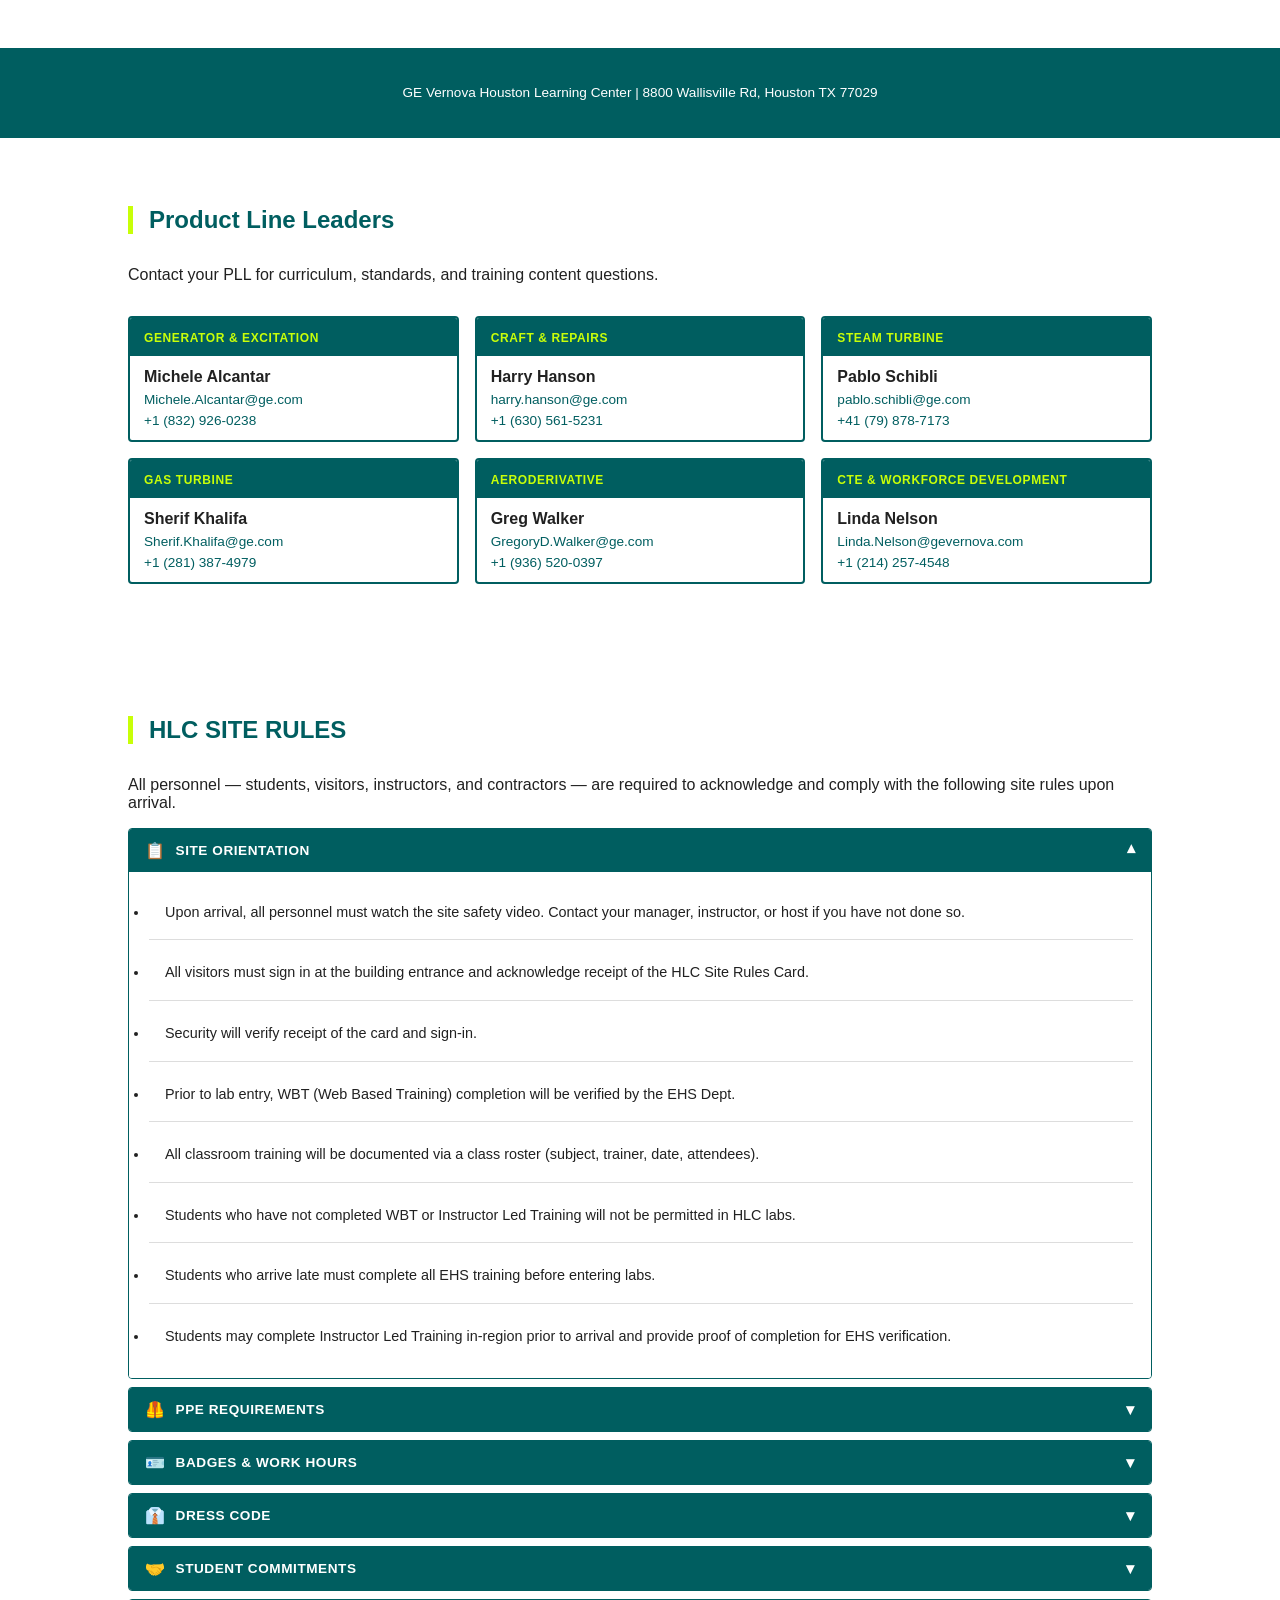
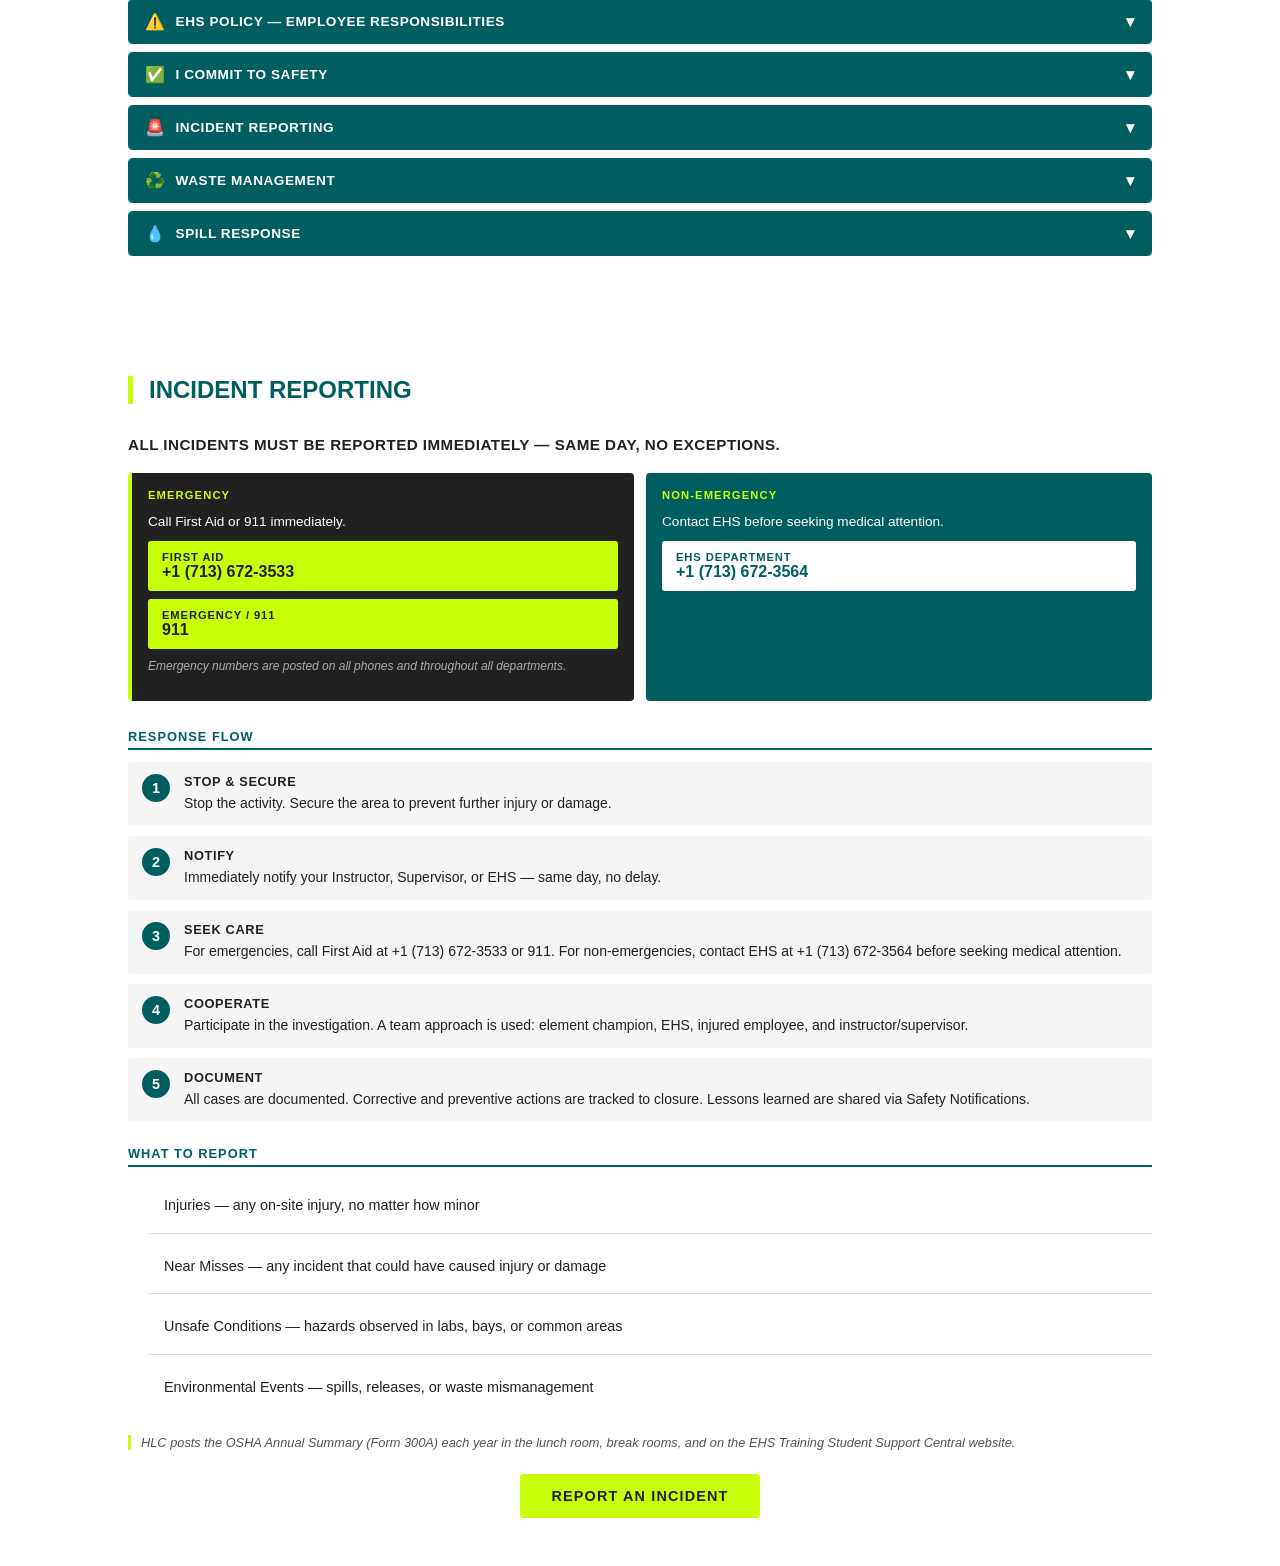
==== commit 157464cd: "Gap #15 (5/5): addendum.html — add <section id="incident-reporting"> mount point after site-rules" ====
--- a/addendum.html
+++ b/addendum.html
@@ -57,5 +57,7 @@
     <script src="app.js"></script>
   <section id="pll-directory"></section>
   <section id="site-rules"></section>
+
+  <section id="incident-reporting"></section>
 </body>
 </html>
--- a/style.css
+++ b/style.css
@@ -4178,3 +4178,223 @@
 }
 
 /* -- END Contacts Expandable Table -- */
+
+
+/* ── Incident Reporting Module ────────────────────── */
+.ir-module {
+  margin-top: 24px;
+}
+.ir-subtitle {
+  font-size: 0.95rem;
+  font-weight: 700;
+  color: #212121;
+  margin-bottom: 20px;
+  text-transform: uppercase;
+  letter-spacing: 0.03em;
+}
+
+/* Contact Cards */
+.ir-contact-grid {
+  display: grid;
+  grid-template-columns: 1fr 1fr;
+  gap: 12px;
+  margin-bottom: 28px;
+}
+.ir-contact-card {
+  border-radius: 4px;
+  padding: 16px;
+}
+.ir-emergency-card {
+  background-color: #212121;
+  border-left: 4px solid #C8FF08;
+}
+.ir-non-emergency-card {
+  background-color: #005E60;
+}
+.ir-card-label {
+  font-size: 0.7rem;
+  font-weight: 700;
+  letter-spacing: 0.1em;
+  text-transform: uppercase;
+  margin-bottom: 6px;
+  color: #C8FF08;
+}
+.ir-non-emergency-card .ir-card-label {
+  color: #C8FF08;
+}
+.ir-card-instruction {
+  font-size: 0.85rem;
+  color: #FFFFFF;
+  margin-bottom: 12px;
+}
+.ir-card-note {
+  font-size: 0.75rem;
+  color: #AAAAAA;
+  margin-top: 10px;
+  font-style: italic;
+}
+.ir-contact-btns {
+  display: flex;
+  flex-direction: column;
+  gap: 8px;
+}
+.ir-contact-btn {
+  display: flex;
+  flex-direction: column;
+  padding: 10px 14px;
+  border-radius: 3px;
+  text-decoration: none;
+  transition: opacity 0.15s ease;
+}
+.ir-contact-btn:hover {
+  opacity: 0.85;
+}
+.emergency-btn {
+  background-color: #C8FF08;
+}
+.emergency-btn .ir-contact-label {
+  font-size: 0.7rem;
+  font-weight: 700;
+  letter-spacing: 0.08em;
+  text-transform: uppercase;
+  color: #212121;
+}
+.emergency-btn .ir-contact-number {
+  font-size: 1rem;
+  font-weight: 700;
+  color: #212121;
+}
+.non-emergency-btn {
+  background-color: #FFFFFF;
+}
+.non-emergency-btn .ir-contact-label {
+  font-size: 0.7rem;
+  font-weight: 700;
+  letter-spacing: 0.08em;
+  text-transform: uppercase;
+  color: #005E60;
+}
+.non-emergency-btn .ir-contact-number {
+  font-size: 1rem;
+  font-weight: 700;
+  color: #005E60;
+}
+
+/* Response Flow Steps */
+.ir-steps-block {
+  margin-bottom: 24px;
+}
+.ir-steps-heading,
+.ir-scope-heading {
+  font-size: 0.8rem;
+  font-weight: 700;
+  letter-spacing: 0.08em;
+  text-transform: uppercase;
+  color: #005E60;
+  margin-bottom: 12px;
+  border-bottom: 2px solid #005E60;
+  padding-bottom: 4px;
+}
+.ir-steps {
+  display: flex;
+  flex-direction: column;
+  gap: 10px;
+}
+.ir-step {
+  display: flex;
+  align-items: flex-start;
+  gap: 14px;
+  background-color: #F5F5F5;
+  border-radius: 4px;
+  padding: 12px 14px;
+}
+.ir-step-number {
+  background-color: #005E60;
+  color: #FFFFFF;
+  font-size: 0.9rem;
+  font-weight: 700;
+  width: 28px;
+  height: 28px;
+  border-radius: 50%;
+  display: flex;
+  align-items: center;
+  justify-content: center;
+  flex-shrink: 0;
+}
+.ir-step-content strong {
+  display: block;
+  font-size: 0.8rem;
+  letter-spacing: 0.05em;
+  text-transform: uppercase;
+  color: #212121;
+  margin-bottom: 4px;
+}
+.ir-step-content p {
+  font-size: 0.875rem;
+  color: #212121;
+  margin: 0;
+  line-height: 1.5;
+}
+
+/* What to Report */
+.ir-scope-block {
+  margin-bottom: 20px;
+}
+.ir-scope-list {
+  padding-left: 20px;
+  margin: 0;
+  display: flex;
+  flex-direction: column;
+  gap: 6px;
+}
+.ir-scope-list li {
+  font-size: 0.9rem;
+  color: #212121;
+  line-height: 1.5;
+}
+
+/* OSHA Note */
+.ir-osha-note {
+  font-size: 0.8rem;
+  color: #555555;
+  font-style: italic;
+  border-left: 3px solid #C8FF08;
+  padding-left: 10px;
+  margin-bottom: 24px;
+}
+
+/* Action Button */
+.ir-action-row {
+  display: flex;
+  justify-content: center;
+  margin-top: 8px;
+}
+.ir-action-btn {
+  display: inline-block;
+  background-color: #C8FF08;
+  color: #212121;
+  font-family: 'Inter', sans-serif;
+  font-weight: 700;
+  font-size: 0.9rem;
+  letter-spacing: 0.08em;
+  text-transform: uppercase;
+  text-decoration: none;
+  padding: 14px 32px;
+  border-radius: 3px;
+  transition: background-color 0.15s ease;
+}
+.ir-action-btn:hover {
+  background-color: #b8ef00;
+}
+
+/* ── Incident Reporting — Mobile ──────────────────── */
+@media (max-width: 600px) {
+  .ir-contact-grid {
+    grid-template-columns: 1fr;
+  }
+  .ir-action-btn {
+    width: 100%;
+    text-align: center;
+    padding: 14px 16px;
+  }
+}
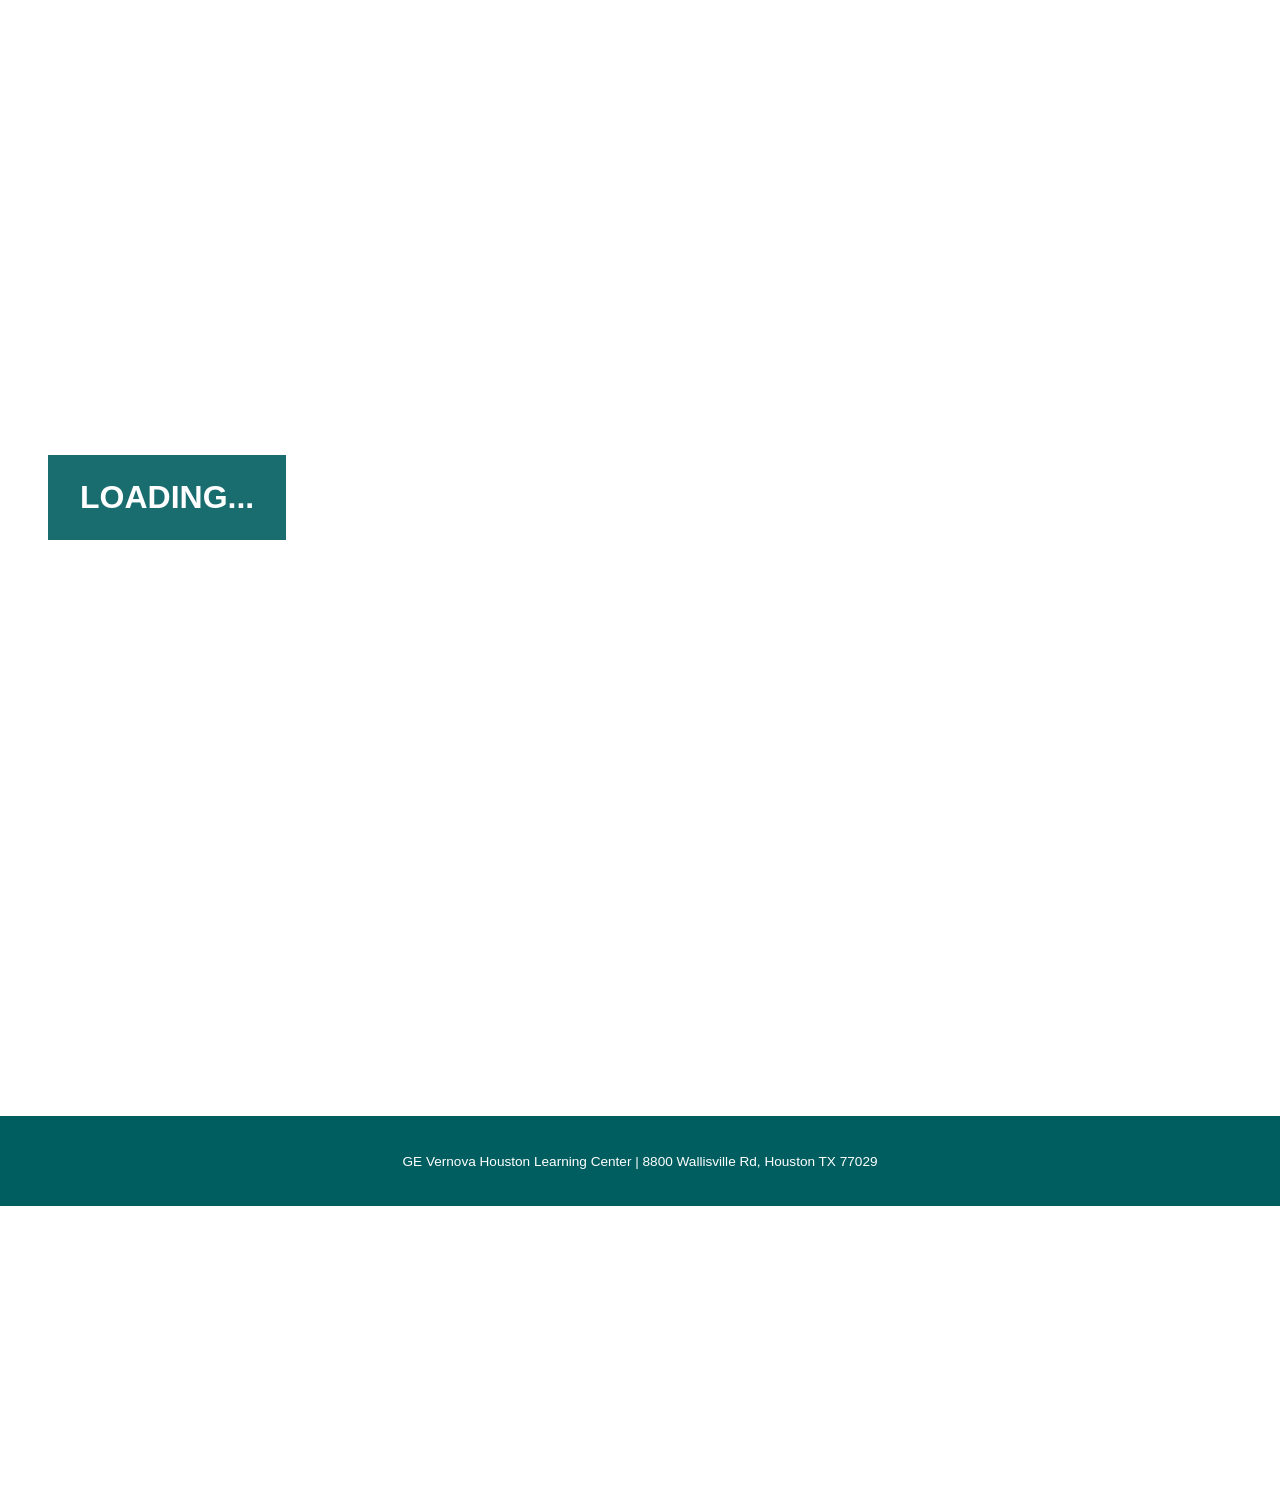
==== commit c17ea30d: "Update addendum.html" ====
--- a/addendum.html
+++ b/addendum.html
@@ -54,7 +54,7 @@
         <p>GE Vernova Houston Learning Center | 8800 Wallisville Rd, Houston TX 77029</p>
     </footer>
 
-    <script src="app.js"></script>
+    <script src="app.js?v=7"></script>
   <section id="pll-directory"></section>
   <section id="site-rules"></section>
 
--- a/style.css
+++ b/style.css
@@ -794,1845 +794,1731 @@
 
 
 
-
-
-
-
-/* Ã¢ÂÂÃ¢ÂÂ SITE RULES MODULE Ã¢ÂÂÃ¢ÂÂÃ¢ÂÂÃ¢ÂÂÃ¢ÂÂÃ¢ÂÂÃ¢ÂÂÃ¢ÂÂÃ¢ÂÂÃ¢ÂÂÃ¢ÂÂÃ¢ÂÂÃ¢ÂÂÃ¢ÂÂÃ¢ÂÂÃ¢ÂÂÃ¢ÂÂÃ¢ÂÂÃ¢ÂÂÃ¢ÂÂÃ¢ÂÂÃ¢ÂÂÃ¢ÂÂÃ¢ÂÂÃ¢ÂÂÃ¢ÂÂÃ¢ÂÂÃ¢ÂÂÃ¢ÂÂÃ¢ÂÂÃ¢ÂÂÃ¢ÂÂÃ¢ÂÂÃ¢ÂÂÃ¢ÂÂÃ¢ÂÂÃ¢ÂÂÃ¢ÂÂÃ¢ÂÂÃ¢ÂÂÃ¢ÂÂÃ¢ÂÂÃ¢ÂÂ */
-
-
-
-
-
-
-
-#site-rules-section {
-
-
+#site-rules-title {
+
+
+
+        font-family: 'Inter', sans-serif;
+
+
+
+        font-weight: 900;
+
+
+
+        font-size: clamp(1.2rem, 3vw, 1.6rem);
+
+
+
+        text-transform: uppercase;
+
+
+
+        color: var(--evergreen, #005E60);
+
+
+
+        margin: 1.5rem 0 1rem;
+
+
+
+        letter-spacing: 0.05em;
+
+
+
+}
+
+
+
+
+
+
+
+/* Emergency Callout Banner */
+
+
+
+.emergency-callout {
+
+
+
+        background-color: var(--evergreen, #005E60);
+
+
+
+        color: var(--day, #FFFFFF);
+
+
+
+        padding: 1.25rem 1.5rem;
+
+
+
+        margin-bottom: 1.5rem;
+
+
+
+        display: flex;
+
+
+
+        flex-direction: column;
+
+
+
+        align-items: flex-start;
+
+
+
+        gap: 0.25rem;
+
+
+
+}
+
+
+
+
+
+
+
+.emergency-primary {
+
+
+
+        font-family: 'Inter', sans-serif;
+
+
+
+        font-weight: 900;
+
+
+
+        font-size: clamp(1.8rem, 5vw, 2.8rem);
+
+
+
+        text-transform: uppercase;
+
+
+
+        color: var(--urgency, #C8FF08);
+
+
+
+        line-height: 1;
+
+
+
+}
+
+
+
+
+
+
+
+.emergency-label {
+
+
+
+        font-family: 'Inter', sans-serif;
+
+
+
+        font-weight: 700;
+
+
+
+        font-size: clamp(0.85rem, 2vw, 1rem);
+
+
+
+        text-transform: uppercase;
+
+
+
+        color: var(--day, #FFFFFF);
+
+
+
+        letter-spacing: 0.08em;
+
+
+
+}
+
+
+
+
+
+
+
+.emergency-instruction {
+
+
+
+        font-family: 'Inter', sans-serif;
+
+
+
+        font-size: clamp(0.8rem, 1.8vw, 0.95rem);
+
+
+
+        color: rgba(255, 255, 255, 0.85);
+
+
+
+}
+
+
+
+
+
+
+
+.site-rule-card {
+
+
+
+        display: flex;
+
+
+
+        flex-direction: row;
+
+
+
+        align-items: flex-start;
+
+
+
+        gap: 0.75rem;
+
+
+
+        background-color: var(--day, #FFFFFF);
+
+
+
+        border: 1px solid #E0E0E0;
+
+
+
+        border-left: 4px solid var(--evergreen, #005E60);
+
+
+
+        padding: 1rem;
+
+
+
+        transition: transform 0.15s ease, border-left-color 0.15s ease;
+
+
+
+}
+
+
+
+
+
+
+
+.site-rule-card:hover {
+
+
+
+        transform: translateY(-2px);
+
+
+
+        border-left-color: var(--urgency, #C8FF08);
+
+
+
+}
+
+
+
+
+
+
+
+.site-rule-icon {
+
+
+
+        font-size: 1.5rem;
+
+
+
+        line-height: 1;
+
+
+
+        flex-shrink: 0;
+
+
+
+        margin-top: 0.1rem;
+
+
+
+}
+
+
+
+
+
+
+
+.site-rule-body {
+
+
+
+        display: flex;
+
+
+
+        flex-direction: column;
+
+
+
+        gap: 0.4rem;
+
+
+
+}
+
+
+
+
+
+
+
+.site-rule-category {
+
+
+
+        font-family: 'Inter', sans-serif;
+
+
+
+        font-weight: 700;
+
+
+
+        font-size: 0.85rem;
+
+
+
+        text-transform: uppercase;
+
+
+
+        color: var(--evergreen, #005E60);
+
+
+
+        letter-spacing: 0.06em;
+
+
+
+}
+
+
+
+
+
+
+
+.site-rule-items {
+
+
+
+        margin: 0;
+
+
+
+        padding-left: 1rem;
+
+
+
+        list-style-type: disc;
+
+
+
+}
+
+
+
+
+
+
+
+.site-rule-items li {
+
+
+
+        font-family: 'Inter', sans-serif;
+
+
+
+        font-size: clamp(0.78rem, 1.6vw, 0.875rem);
+
+
+
+        color: var(--night, #212121);
+
+
+
+        line-height: 1.5;
+
+
+
+        margin-bottom: 0.2rem;
+
+
+
+        border-bottom: none;
+
+
+
+        padding: 0;
+
+
+
+}
+
+
+
+
+
+
+
+/* Non-Emergency Contacts Table */
+
+
+
+#rules-contacts {
+
+
+
+        margin-bottom: 1.5rem;
+
+
+
+}
+
+
+
+
+
+
+
+#rules-contacts-title {
+
+
+
+        font-family: 'Inter', sans-serif;
+
+
+
+        font-weight: 700;
+
+
+
+        font-size: clamp(0.85rem, 2vw, 1rem);
+
+
+
+        text-transform: uppercase;
+
+
+
+        color: var(--evergreen, #005E60);
+
+
+
+        letter-spacing: 0.06em;
+
+
+
+        margin-bottom: 0.75rem;
+
+
+
+}
+
+
+
+
+
+
+
+#rules-contacts-table {
+
+
+
+        width: 100%;
+
+
+
+        border-collapse: collapse;
+
+
+
+        font-family: 'Inter', sans-serif;
+
+
+
+        font-size: clamp(0.78rem, 1.6vw, 0.875rem);
+
+
+
+}
+
+
+
+
+
+
+
+#rules-contacts-table thead tr {
+
+
+
+        background-color: var(--evergreen, #005E60);
+
+
+
+        color: var(--day, #FFFFFF);
+
+
+
+}
+
+
+
+
+
+
+
+#rules-contacts-table thead th {
+
+
+
+        padding: 0.6rem 0.75rem;
+
+
+
+        text-align: left;
+
+
+
+        font-weight: 700;
+
+
+
+        text-transform: uppercase;
+
+
+
+        font-size: 0.75rem;
+
+
+
+        letter-spacing: 0.05em;
+
+
+
+}
+
+
+
+
+
+
+
+#rules-contacts-table tbody tr:nth-child(even) {
+
+
+
+        background-color: #F4F4F4;
+
+
+
+}
+
+
+
+
+
+
+
+#rules-contacts-table tbody td {
+
+
+
+        padding: 0.6rem 0.75rem;
+
+
+
+        color: var(--night, #212121);
+
+
+
+        border-bottom: 1px solid #E0E0E0;
+
+
+
+}
+
+
+
+
+
+
+
+#rules-contacts-table tbody td a {
+
+
+
+        color: var(--evergreen, #005E60);
+
+
+
+        text-decoration: none;
+
+
+
+        font-weight: 600;
+
+
+
+}
+
+
+
+
+
+
+
+#rules-contacts-table tbody td a:hover {
+
+
+
+        text-decoration: underline;
+
+
+
+}
+
+
+
+
+
+
+
+/* Signature Acknowledgement Bar */
+
+
+
+.rules-signature-bar {
+
+
+
+        background-color: var(--night, #212121);
+
+
+
+        color: var(--day, #FFFFFF);
+
+
+
+        font-family: 'Inter', sans-serif;
+
+
+
+        font-size: clamp(0.78rem, 1.6vw, 0.875rem);
+
+
+
+        font-style: italic;
+
+
+
+        padding: 0.85rem 1.25rem;
+
+
+
+        margin-top: 1rem;
+
+
+
+        border-left: 4px solid var(--urgency, #C8FF08);
+
+
+
+}
+
+
+
+
+
+
+
+/* Ã¢ÂÂÃ¢ÂÂ SITE RULES MOBILE BREAKPOINTS Ã¢ÂÂÃ¢ÂÂÃ¢ÂÂÃ¢ÂÂÃ¢ÂÂÃ¢ÂÂÃ¢ÂÂÃ¢ÂÂÃ¢ÂÂÃ¢ÂÂÃ¢ÂÂÃ¢ÂÂÃ¢ÂÂÃ¢ÂÂÃ¢ÂÂÃ¢ÂÂÃ¢ÂÂÃ¢ÂÂÃ¢ÂÂÃ¢ÂÂÃ¢ÂÂÃ¢ÂÂÃ¢ÂÂÃ¢ÂÂÃ¢ÂÂÃ¢ÂÂÃ¢ÂÂÃ¢ÂÂÃ¢ÂÂÃ¢ÂÂÃ¢ÂÂ */
+
+
+
+@media (max-width: 768px) {
+
+
+
+        .emergency-callout {
+
+
+
+                padding: 1rem;
+
+
+
+        }
+
+
+
+        #rules-contacts-table thead th,
+
+
+
+        #rules-contacts-table tbody td {
+
+
+
+                padding: 0.5rem;
+
+
+
+        }
+
+
+
+}
+
+
+
+
+
+
+
+@media (max-width: 480px) {
+
+
+
+        .site-rule-card {
+
+
+
+                flex-direction: column;
+
+
+
+                gap: 0.5rem;
+
+
+
+        }
+
+
+
+        #rules-contacts-table {
+
+
+
+                display: block;
+
+
+
+                overflow-x: auto;
+
+
+
+                -webkit-overflow-scrolling: touch;
+
+
+
+        }
+
+
+
+}
+
+
+
+
+
+
+
+/* Ã¢ÂÂÃ¢ÂÂ END SITE RULES MODULE Ã¢ÂÂÃ¢ÂÂÃ¢ÂÂÃ¢ÂÂÃ¢ÂÂÃ¢ÂÂÃ¢ÂÂÃ¢ÂÂÃ¢ÂÂÃ¢ÂÂÃ¢ÂÂÃ¢ÂÂÃ¢ÂÂÃ¢ÂÂÃ¢ÂÂÃ¢ÂÂÃ¢ÂÂÃ¢ÂÂÃ¢ÂÂÃ¢ÂÂÃ¢ÂÂÃ¢ÂÂÃ¢ÂÂÃ¢ÂÂÃ¢ÂÂÃ¢ÂÂÃ¢ÂÂÃ¢ÂÂÃ¢ÂÂÃ¢ÂÂÃ¢ÂÂÃ¢ÂÂÃ¢ÂÂÃ¢ÂÂÃ¢ÂÂÃ¢ÂÂÃ¢ÂÂÃ¢ÂÂÃ¢ÂÂÃ¢ÂÂ */
+
+
+
+
+
+
+
+
+
+
+
+/* -- Contacts Expandable Table -- */
+
+
+
+.contact-row-hidden {
+
+
+
+    display: none;
+
+
+
+}
+
+
+
+
+
+
+
+.contacts-toggle-btn {
+
+
+
+    display: block;
+
+
+
+    width: 100%;
+
+
+
+    margin-top: 12px;
+
+
+
+    padding: 12px 16px;
+
+
+
+    background-color: #005E60;
+
+
+
+    color: #C8FF08;
+
+
+
+    border: none;
+
+
+
+    font-size: 0.9rem;
+
+
+
+    font-weight: 700;
+
+
+
+    text-transform: uppercase;
+
+
+
+    letter-spacing: 0.05em;
+
+
+
+    cursor: pointer;
+
+
+
+    text-align: center;
+
+
+
+}
+
+
+
+
+
+
+
+.contacts-toggle-btn:hover {
+
+
+
+    background-color: #004244;
+
+
+
+}
+
+
+
+
+
+
+
+/* -- END Contacts Expandable Table -- */
+
+
+
+
+
+/* ââ PLL Directory Cards ââââââââââââââââââââââââââââââââââââââ */
+
+.pll-card-grid {
+
+  display: grid;
+
+  grid-template-columns: repeat(auto-fill, minmax(260px, 1fr));
+
+  gap: 16px;
+
+  padding: 16px 0;
+
+}
+
+.pll-card {
+
+  background-color: #FFFFFF;
+
+  border: 2px solid #005E60;
+
+  border-radius: 4px;
+
+  overflow: hidden;
+
+}
+
+.pll-card-header {
+
+  background-color: #005E60;
+
+  padding: 10px 14px;
+
+}
+
+.pll-product-line {
+
+  color: #C8FF08;
+
+  font-weight: 700;
+
+  font-size: 0.75rem;
+
+  text-transform: uppercase;
+
+  letter-spacing: 0.05em;
+
+}
+
+.pll-card-body {
+
+  padding: 12px 14px;
+
+  display: flex;
+
+  flex-direction: column;
+
+  gap: 6px;
+
+}
+
+.pll-name {
+
+  font-size: 1rem;
+
+  font-weight: 700;
+
+  color: #212121;
+
+  margin: 0;
+
+}
+
+.pll-contact-link {
+
+  font-size: 0.85rem;
+
+  color: #005E60;
+
+  text-decoration: none;
+
+  word-break: break-all;
+
+}
+
+.pll-contact-link:hover {
+
+  text-decoration: underline;
+
+}
+
+/* Mobile */
+
+@media (max-width: 480px) {
+
+  .pll-card-grid {
+
+    grid-template-columns: 1fr;
+
+  }
+
+        }:root {
+
+        --evergreen: #005E60;
+
+        --day: #FFFFFF;
+
+        --night: #212121;
+
+        --urgency: #C8FF08;
+
+}
+
+
+
+body {
+
+        margin: 0;
+
+        font-family: 'Inter', Segoe UI, Arial, sans-serif;
+
+        color: var(--night);
+
+}
+
+
+
+/* HERO */
+
+.hero {
+
+        height: 60vh;
+
+        background-size: cover;
+
+        background-position: center;
+
+        display: flex;
+
+        align-items: flex-end;
+
+        padding: 3rem;
+
+}
+
+.hero h1 {
+
+        color: var(--day);
+
+        background: rgba(0, 94, 96, 0.9);
+
+        padding: 1.5rem 2rem;
+
+        margin-bottom: 3rem;
+
+        text-transform: uppercase;
+
+}
+
+
+
+/* SECTIONS */
+
+section { padding: 3rem 10%; }
+
+h2 {
+
+        color: var(--evergreen);
+
+        border-left: 5px solid var(--urgency);
+
+        padding-left: 1rem;
+
+        margin-bottom: 2rem;
+
+}
+
+
+
+/* ACTION PANEL */
+
+#action-panel {
+
+        display: grid;
+
+        grid-template-columns: repeat(auto-fit, minmax(280px, 1fr));
+
+        gap: 20px;
+
+        padding: 2rem 10%;
+
+        background-color: var(--day);
+
+}
+
+
+
+/* BUTTONS */
+
+.btn {
+
+        display: block;
+
+        text-align: center;
+
+        padding: 1.5rem;
+
+        background: var(--evergreen);
+
+        color: var(--day);
+
+        text-decoration: none;
+
+        font-weight: bold;
+
+        text-transform: uppercase;
+
+        transition: 0.3s;
+
+        border: 2px solid var(--evergreen);
+
+}
+
+.btn:hover {
+
+        background: var(--urgency);
+
+        color: var(--night);
+
+        border-color: var(--night);
+
+}
+
+
+
+/* RULES GRID */
+
+#rules-grid {
+
+        display: grid;
+
+        grid-template-columns: repeat(auto-fill, minmax(180px, 1fr));
+
+        gap: 20px;
+
+}
+
+
+
+/* BASE CARD - fixes missing .card class */
+
+.card {
+
+        background-color: var(--day);
+
+        border: 1px solid #ddd;
+
+        padding: 1rem;
+
+        transition: all 0.3s ease;
+
+}
+
+
+
+/* RULE CARDS */
+
+.rule-card {
+
+        text-align: center;
+
+        text-decoration: none;
+
+        color: var(--night);
 
         padding: 2rem 1rem;
 
-
+        display: flex;
+
+        flex-direction: column;
+
+        align-items: center;
+
+        justify-content: center;
+
+}
+
+.rule-card:hover {
+
+        border-color: var(--evergreen);
+
+        background-color: #f0fafa;
+
+        transform: translateY(-2px);
+
+        box-shadow: 0 4px 12px rgba(0,94,96,0.15);
+
+}
+
+.rule-card img { width: 60px; height: 60px; margin-bottom: 12px; }
+
+.rule-card p { font-weight: 700; font-size: 0.8rem; margin: 0; text-transform: uppercase; letter-spacing: 0.04em; }
+
+
+
+/* LISTS */
+
+ul { list-style: none; padding: 0; }
+
+li { padding: 1rem; border-bottom: 1px solid #ddd; font-size: 1.05rem; }
+
+li:last-child { border-bottom: none; }
+
+
+
+/* CONTACT CARDS - merged and cleaned */
+
+.contact-card {
+
+        border: 1px solid #ddd;
+
+        padding: 1.5rem;
+
+        background: #fdfdfd;
+
+        text-align: left;
+
+}
+
+.contact-card h4 {
+
+        margin: 0 0 0.25rem 0;
+
+        font-size: 0.75rem;
+
+        text-transform: uppercase;
+
+        letter-spacing: 0.08em;
+
+        color: var(--evergreen);
+
+}
+
+.contact-card p { margin: 0 0 0.5rem 0; font-size: 1rem; font-weight: 600; }
+
+.contact-btn {
+
+        display: inline-block;
+
+        margin-top: 6px;
+
+        margin-right: 8px;
+
+        padding: 5px 12px;
+
+        background: #f0f0f0;
+
+        color: var(--night);
+
+        text-decoration: none;
+
+        font-size: 0.85rem;
+
+        border: 1px solid #ddd;
+
+        transition: 0.2s;
+
+}
+
+.contact-btn:hover { background: var(--evergreen); color: var(--day); border-color: var(--evergreen); }
+
+
+
+    /* CAMPUS MAP */
+
+#map-section { background: #f7f7f7; }
+
+#map-container {
+
+        position: relative;
+
+        width: 100%;
+
+        padding-bottom: 50%;
+
+        height: 0;
+
+        overflow: hidden;
+
+        border: 2px solid var(--evergreen);
+
+}
+
+#map-container iframe {
+
+        position: absolute;
+
+        top: 0; left: 0;
+
+        width: 100%;
+
+        height: 100%;
+
+        border: 0;
+
+}
+
+.map-legend {
+
+        display: flex;
+
+        flex-wrap: wrap;
+
+        gap: 12px;
+
+        margin-top: 1.5rem;
+
+}
+
+.map-legend-item {
+
+        display: flex;
+
+        align-items: center;
+
+        gap: 8px;
+
+        font-size: 0.9rem;
+
+        font-weight: 600;
+
+}
+
+.map-legend-dot {
+
+        width: 14px;
+
+        height: 14px;
+
+        border-radius: 50%;
+
+        flex-shrink: 0;
+
+}
+
+
+
+/* FOOTER */
+
+footer {
+
+        background: var(--evergreen);
+
+        color: var(--day);
+
+        text-align: center;
+
+        padding: 1.5rem;
+
+        font-size: 0.85rem;
+
+        margin-top: 3rem;
+
+}
+
+
+
+/* RESPONSIVE */
+
+@media (max-width: 768px) {
+
+        .hero { height: 45vh; padding: 1.5rem; }
+
+        .hero h1 { font-size: 1.2rem; padding: 1rem; margin-bottom: 1rem; }
+
+        section { padding: 2rem 5%; }
+
+        #action-panel { padding: 1.5rem 5%; grid-template-columns: 1fr; }
+
+        #rules-grid { grid-template-columns: repeat(auto-fill, minmax(140px, 1fr)); gap: 12px; }
+
+        #map-container { padding-bottom: 75%; }
+
+        h2 { font-size: 1.1rem; }
+
+}
+
+@media (max-width: 480px) {
+
+        .hero h1 { font-size: 1rem; }
+
+        #rules-grid { grid-template-columns: repeat(2, 1fr); }
+
+        .contact-card { padding: 1rem; }
+
+}
+
+
+
+#site-rules-title {
+
+        font-family: 'Inter', sans-serif;
+
+        font-weight: 900;
+
+        font-size: clamp(1.2rem, 3vw, 1.6rem);
+
+        text-transform: uppercase;
+
+        color: var(--evergreen, #005E60);
+
+        margin: 1.5rem 0 1rem;
+
+        letter-spacing: 0.05em;
+
+}
+
+
+
+/* Emergency Callout Banner */
+
+.emergency-callout {
+
+        background-color: var(--evergreen, #005E60);
+
+        color: var(--day, #FFFFFF);
+
+        padding: 1.25rem 1.5rem;
+
+        margin-bottom: 1.5rem;
+
+        display: flex;
+
+        flex-direction: column;
+
+        align-items: flex-start;
+
+        gap: 0.25rem;
+
+}
+
+
+
+.emergency-primary {
+
+        font-family: 'Inter', sans-serif;
+
+        font-weight: 900;
+
+        font-size: clamp(1.8rem, 5vw, 2.8rem);
+
+        text-transform: uppercase;
+
+        color: var(--urgency, #C8FF08);
+
+        line-height: 1;
+
+}
+
+
+
+.emergency-label {
+
+        font-family: 'Inter', sans-serif;
+
+        font-weight: 700;
+
+        font-size: clamp(0.85rem, 2vw, 1rem);
+
+        text-transform: uppercase;
+
+        color: var(--day, #FFFFFF);
+
+        letter-spacing: 0.08em;
+
+}
+
+
+
+.emergency-instruction {
+
+        font-family: 'Inter', sans-serif;
+
+        font-size: clamp(0.8rem, 1.8vw, 0.95rem);
+
+        color: rgba(255, 255, 255, 0.85);
+
+}
+
+
+
+.site-rule-card {
+
+        display: flex;
+
+        flex-direction: row;
+
+        align-items: flex-start;
+
+        gap: 0.75rem;
 
         background-color: var(--day, #FFFFFF);
 
-
-
-}
-
-
-
-
-
-
-
-#site-rules-title {
-
-
+        border: 1px solid #E0E0E0;
+
+        border-left: 4px solid var(--evergreen, #005E60);
+
+        padding: 1rem;
+
+        transition: transform 0.15s ease, border-left-color 0.15s ease;
+
+}
+
+
+
+.site-rule-card:hover {
+
+        transform: translateY(-2px);
+
+        border-left-color: var(--urgency, #C8FF08);
+
+}
+
+
+
+.site-rule-icon {
+
+        font-size: 1.5rem;
+
+        line-height: 1;
+
+        flex-shrink: 0;
+
+        margin-top: 0.1rem;
+
+}
+
+
+
+.site-rule-body {
+
+        display: flex;
+
+        flex-direction: column;
+
+        gap: 0.4rem;
+
+}
+
+
+
+.site-rule-category {
 
         font-family: 'Inter', sans-serif;
 
-
-
-        font-weight: 900;
-
-
-
-        font-size: clamp(1.2rem, 3vw, 1.6rem);
-
-
+        font-weight: 700;
+
+        font-size: 0.85rem;
 
         text-transform: uppercase;
 
-
-
         color: var(--evergreen, #005E60);
 
-
-
-        margin: 1.5rem 0 1rem;
-
-
+        letter-spacing: 0.06em;
+
+}
+
+
+
+.site-rule-items {
+
+        margin: 0;
+
+        padding-left: 1rem;
+
+        list-style-type: disc;
+
+}
+
+
+
+.site-rule-items li {
+
+        font-family: 'Inter', sans-serif;
+
+        font-size: clamp(0.78rem, 1.6vw, 0.875rem);
+
+        color: var(--night, #212121);
+
+        line-height: 1.5;
+
+        margin-bottom: 0.2rem;
+
+        border-bottom: none;
+
+        padding: 0;
+
+}
+
+
+
+/* Non-Emergency Contacts Table */
+
+#rules-contacts {
+
+        margin-bottom: 1.5rem;
+
+}
+
+
+
+#rules-contacts-title {
+
+        font-family: 'Inter', sans-serif;
+
+        font-weight: 700;
+
+        font-size: clamp(0.85rem, 2vw, 1rem);
+
+        text-transform: uppercase;
+
+        color: var(--evergreen, #005E60);
+
+        letter-spacing: 0.06em;
+
+        margin-bottom: 0.75rem;
+
+}
+
+
+
+#rules-contacts-table {
+
+        width: 100%;
+
+        border-collapse: collapse;
+
+        font-family: 'Inter', sans-serif;
+
+        font-size: clamp(0.78rem, 1.6vw, 0.875rem);
+
+}
+
+
+
+#rules-contacts-table thead tr {
+
+        background-color: var(--evergreen, #005E60);
+
+        color: var(--day, #FFFFFF);
+
+}
+
+
+
+#rules-contacts-table thead th {
+
+        padding: 0.6rem 0.75rem;
+
+        text-align: left;
+
+        font-weight: 700;
+
+        text-transform: uppercase;
+
+        font-size: 0.75rem;
 
         letter-spacing: 0.05em;
 
-
-
-}
-
-
-
-
-
-
-
-/* Emergency Callout Banner */
-
-
-
-.emergency-callout {
-
-
-
-        background-color: var(--evergreen, #005E60);
-
-
+}
+
+
+
+#rules-contacts-table tbody tr:nth-child(even) {
+
+        background-color: #F4F4F4;
+
+}
+
+
+
+#rules-contacts-table tbody td {
+
+        padding: 0.6rem 0.75rem;
+
+        color: var(--night, #212121);
+
+        border-bottom: 1px solid #E0E0E0;
+
+}
+
+
+
+#rules-contacts-table tbody td a {
+
+        color: var(--evergreen, #005E60);
+
+        text-decoration: none;
+
+        font-weight: 600;
+
+}
+
+
+
+#rules-contacts-table tbody td a:hover {
+
+        text-decoration: underline;
+
+}
+
+
+
+/* Signature Acknowledgement Bar */
+
+.rules-signature-bar {
+
+        background-color: var(--night, #212121);
 
         color: var(--day, #FFFFFF);
 
-
-
-        padding: 1.25rem 1.5rem;
-
-
-
-        margin-bottom: 1.5rem;
-
-
-
-        display: flex;
-
-
-
-        flex-direction: column;
-
-
-
-        align-items: flex-start;
-
-
-
-        gap: 0.25rem;
-
-
-
-}
-
-
-
-
-
-
-
-.emergency-primary {
-
-
-
         font-family: 'Inter', sans-serif;
 
-
-
-        font-weight: 900;
-
-
-
-        font-size: clamp(1.8rem, 5vw, 2.8rem);
-
-
-
-        text-transform: uppercase;
-
-
-
-        color: var(--urgency, #C8FF08);
-
-
-
-        line-height: 1;
-
-
-
-}
-
-
-
-
-
-
-
-.emergency-label {
-
-
-
-        font-family: 'Inter', sans-serif;
-
-
-
-        font-weight: 700;
-
-
-
-        font-size: clamp(0.85rem, 2vw, 1rem);
-
-
-
-        text-transform: uppercase;
-
-
-
-        color: var(--day, #FFFFFF);
-
-
-
-        letter-spacing: 0.08em;
-
-
-
-}
-
-
-
-
-
-
-
-.emergency-instruction {
-
-
-
-        font-family: 'Inter', sans-serif;
-
-
-
-        font-size: clamp(0.8rem, 1.8vw, 0.95rem);
-
-
-
-        color: rgba(255, 255, 255, 0.85);
-
-
-
-}
-
-
-
-
-
-
-
-/* Rule Cards Grid */
-
-
-
-#site-rules-grid {
-
-
-
-        display: grid;
-
-
-
-        grid-template-columns: repeat(auto-fill, minmax(280px, 1fr));
-
-
-
-        gap: 1rem;
-
-
-
-        margin-bottom: 2rem;
-
-
-
-}
-
-
-
-
-
-
-
-.site-rule-card {
-
-
-
-        display: flex;
-
-
-
-        flex-direction: row;
-
-
-
-        align-items: flex-start;
-
-
-
-        gap: 0.75rem;
-
-
-
-        background-color: var(--day, #FFFFFF);
-
-
-
-        border: 1px solid #E0E0E0;
-
-
-
-        border-left: 4px solid var(--evergreen, #005E60);
-
-
-
-        padding: 1rem;
-
-
-
-        transition: transform 0.15s ease, border-left-color 0.15s ease;
-
-
-
-}
-
-
-
-
-
-
-
-.site-rule-card:hover {
-
-
-
-        transform: translateY(-2px);
-
-
-
-        border-left-color: var(--urgency, #C8FF08);
-
-
-
-}
-
-
-
-
-
-
-
-.site-rule-icon {
-
-
-
-        font-size: 1.5rem;
-
-
-
-        line-height: 1;
-
-
-
-        flex-shrink: 0;
-
-
-
-        margin-top: 0.1rem;
-
-
-
-}
-
-
-
-
-
-
-
-.site-rule-body {
-
-
-
-        display: flex;
-
-
-
-        flex-direction: column;
-
-
-
-        gap: 0.4rem;
-
-
-
-}
-
-
-
-
-
-
-
-.site-rule-category {
-
-
-
-        font-family: 'Inter', sans-serif;
-
-
-
-        font-weight: 700;
-
-
-
-        font-size: 0.85rem;
-
-
-
-        text-transform: uppercase;
-
-
-
-        color: var(--evergreen, #005E60);
-
-
-
-        letter-spacing: 0.06em;
-
-
-
-}
-
-
-
-
-
-
-
-.site-rule-items {
-
-
-
-        margin: 0;
-
-
-
-        padding-left: 1rem;
-
-
-
-        list-style-type: disc;
-
-
-
-}
-
-
-
-
-
-
-
-.site-rule-items li {
-
-
-
-        font-family: 'Inter', sans-serif;
-
-
-
         font-size: clamp(0.78rem, 1.6vw, 0.875rem);
 
-
-
-        color: var(--night, #212121);
-
-
-
-        line-height: 1.5;
-
-
-
-        margin-bottom: 0.2rem;
-
-
-
-        border-bottom: none;
-
-
-
-        padding: 0;
-
-
-
-}
-
-
-
-
-
-
-
-/* Non-Emergency Contacts Table */
-
-
-
-#rules-contacts {
-
-
-
-        margin-bottom: 1.5rem;
-
-
-
-}
-
-
-
-
-
-
-
-#rules-contacts-title {
-
-
-
-        font-family: 'Inter', sans-serif;
-
-
-
-        font-weight: 700;
-
-
-
-        font-size: clamp(0.85rem, 2vw, 1rem);
-
-
-
-        text-transform: uppercase;
-
-
-
-        color: var(--evergreen, #005E60);
-
-
-
-        letter-spacing: 0.06em;
-
-
-
-        margin-bottom: 0.75rem;
-
-
-
-}
-
-
-
-
-
-
-
-#rules-contacts-table {
-
-
-
-        width: 100%;
-
-
-
-        border-collapse: collapse;
-
-
-
-        font-family: 'Inter', sans-serif;
-
-
-
-        font-size: clamp(0.78rem, 1.6vw, 0.875rem);
-
-
-
-}
-
-
-
-
-
-
-
-#rules-contacts-table thead tr {
-
-
-
-        background-color: var(--evergreen, #005E60);
-
-
-
-        color: var(--day, #FFFFFF);
-
-
-
-}
-
-
-
-
-
-
-
-#rules-contacts-table thead th {
-
-
-
-        padding: 0.6rem 0.75rem;
-
-
-
-        text-align: left;
-
-
-
-        font-weight: 700;
-
-
-
-        text-transform: uppercase;
-
-
-
-        font-size: 0.75rem;
-
-
-
-        letter-spacing: 0.05em;
-
-
-
-}
-
-
-
-
-
-
-
-#rules-contacts-table tbody tr:nth-child(even) {
-
-
-
-        background-color: #F4F4F4;
-
-
-
-}
-
-
-
-
-
-
-
-#rules-contacts-table tbody td {
-
-
-
-        padding: 0.6rem 0.75rem;
-
-
-
-        color: var(--night, #212121);
-
-
-
-        border-bottom: 1px solid #E0E0E0;
-
-
-
-}
-
-
-
-
-
-
-
-#rules-contacts-table tbody td a {
-
-
-
-        color: var(--evergreen, #005E60);
-
-
-
-        text-decoration: none;
-
-
-
-        font-weight: 600;
-
-
-
-}
-
-
-
-
-
-
-
-#rules-contacts-table tbody td a:hover {
-
-
-
-        text-decoration: underline;
-
-
-
-}
-
-
-
-
-
-
-
-/* Signature Acknowledgement Bar */
-
-
-
-.rules-signature-bar {
-
-
-
-        background-color: var(--night, #212121);
-
-
-
-        color: var(--day, #FFFFFF);
-
-
-
-        font-family: 'Inter', sans-serif;
-
-
-
-        font-size: clamp(0.78rem, 1.6vw, 0.875rem);
-
-
-
         font-style: italic;
 
-
-
         padding: 0.85rem 1.25rem;
 
-
-
         margin-top: 1rem;
 
-
-
         border-left: 4px solid var(--urgency, #C8FF08);
 
-
-
-}
-
-
-
-
-
-
-
-/* Ã¢ÂÂÃ¢ÂÂ SITE RULES MOBILE BREAKPOINTS Ã¢ÂÂÃ¢ÂÂÃ¢ÂÂÃ¢ÂÂÃ¢ÂÂÃ¢ÂÂÃ¢ÂÂÃ¢ÂÂÃ¢ÂÂÃ¢ÂÂÃ¢ÂÂÃ¢ÂÂÃ¢ÂÂÃ¢ÂÂÃ¢ÂÂÃ¢ÂÂÃ¢ÂÂÃ¢ÂÂÃ¢ÂÂÃ¢ÂÂÃ¢ÂÂÃ¢ÂÂÃ¢ÂÂÃ¢ÂÂÃ¢ÂÂÃ¢ÂÂÃ¢ÂÂÃ¢ÂÂÃ¢ÂÂÃ¢ÂÂÃ¢ÂÂ */
-
-
+}
+
+
+
+/* ââ SITE RULES MOBILE BREAKPOINTS âââââââââââââââââââââââââââââââ */
 
 @media (max-width: 768px) {
-
-
-
-        #site-rules-grid {
-
-
-
-                grid-template-columns: 1fr;
-
-
-
-        }
-
-
-
-        .emergency-callout {
-
-
-
-                padding: 1rem;
-
-
-
-        }
-
-
-
-        #rules-contacts-table thead th,
-
-
-
-        #rules-contacts-table tbody td {
-
-
-
-                padding: 0.5rem;
-
-
-
-        }
-
-
-
-}
-
-
-
-
-
-
-
-@media (max-width: 480px) {
-
-
-
-        .site-rule-card {
-
-
-
-                flex-direction: column;
-
-
-
-                gap: 0.5rem;
-
-
-
-        }
-
-
-
-        #rules-contacts-table {
-
-
-
-                display: block;
-
-
-
-                overflow-x: auto;
-
-
-
-                -webkit-overflow-scrolling: touch;
-
-
-
-        }
-
-
-
-}
-
-
-
-
-
-
-
-/* Ã¢ÂÂÃ¢ÂÂ END SITE RULES MODULE Ã¢ÂÂÃ¢ÂÂÃ¢ÂÂÃ¢ÂÂÃ¢ÂÂÃ¢ÂÂÃ¢ÂÂÃ¢ÂÂÃ¢ÂÂÃ¢ÂÂÃ¢ÂÂÃ¢ÂÂÃ¢ÂÂÃ¢ÂÂÃ¢ÂÂÃ¢ÂÂÃ¢ÂÂÃ¢ÂÂÃ¢ÂÂÃ¢ÂÂÃ¢ÂÂÃ¢ÂÂÃ¢ÂÂÃ¢ÂÂÃ¢ÂÂÃ¢ÂÂÃ¢ÂÂÃ¢ÂÂÃ¢ÂÂÃ¢ÂÂÃ¢ÂÂÃ¢ÂÂÃ¢ÂÂÃ¢ÂÂÃ¢ÂÂÃ¢ÂÂÃ¢ÂÂÃ¢ÂÂÃ¢ÂÂÃ¢ÂÂ */
-
-
-
-
-
-
-
-
-
-
-
-/* -- Contacts Expandable Table -- */
-
-
-
-.contact-row-hidden {
-
-
-
-    display: none;
-
-
-
-}
-
-
-
-
-
-
-
-.contacts-toggle-btn {
-
-
-
-    display: block;
-
-
-
-    width: 100%;
-
-
-
-    margin-top: 12px;
-
-
-
-    padding: 12px 16px;
-
-
-
-    background-color: #005E60;
-
-
-
-    color: #C8FF08;
-
-
-
-    border: none;
-
-
-
-    font-size: 0.9rem;
-
-
-
-    font-weight: 700;
-
-
-
-    text-transform: uppercase;
-
-
-
-    letter-spacing: 0.05em;
-
-
-
-    cursor: pointer;
-
-
-
-    text-align: center;
-
-
-
-}
-
-
-
-
-
-
-
-.contacts-toggle-btn:hover {
-
-
-
-    background-color: #004244;
-
-
-
-}
-
-
-
-
-
-
-
-/* -- END Contacts Expandable Table -- */
-
-
-
-
-
-/* ââ PLL Directory Cards ââââââââââââââââââââââââââââââââââââââ */
-
-.pll-card-grid {
-
-  display: grid;
-
-  grid-template-columns: repeat(auto-fill, minmax(260px, 1fr));
-
-  gap: 16px;
-
-  padding: 16px 0;
-
-}
-
-.pll-card {
-
-  background-color: #FFFFFF;
-
-  border: 2px solid #005E60;
-
-  border-radius: 4px;
-
-  overflow: hidden;
-
-}
-
-.pll-card-header {
-
-  background-color: #005E60;
-
-  padding: 10px 14px;
-
-}
-
-.pll-product-line {
-
-  color: #C8FF08;
-
-  font-weight: 700;
-
-  font-size: 0.75rem;
-
-  text-transform: uppercase;
-
-  letter-spacing: 0.05em;
-
-}
-
-.pll-card-body {
-
-  padding: 12px 14px;
-
-  display: flex;
-
-  flex-direction: column;
-
-  gap: 6px;
-
-}
-
-.pll-name {
-
-  font-size: 1rem;
-
-  font-weight: 700;
-
-  color: #212121;
-
-  margin: 0;
-
-}
-
-.pll-contact-link {
-
-  font-size: 0.85rem;
-
-  color: #005E60;
-
-  text-decoration: none;
-
-  word-break: break-all;
-
-}
-
-.pll-contact-link:hover {
-
-  text-decoration: underline;
-
-}
-
-/* Mobile */
-
-@media (max-width: 480px) {
-
-  .pll-card-grid {
-
-    grid-template-columns: 1fr;
-
-  }
-
-        }:root {
-
-        --evergreen: #005E60;
-
-        --day: #FFFFFF;
-
-        --night: #212121;
-
-        --urgency: #C8FF08;
-
-}
-
-
-
-body {
-
-        margin: 0;
-
-        font-family: 'Inter', Segoe UI, Arial, sans-serif;
-
-        color: var(--night);
-
-}
-
-
-
-/* HERO */
-
-.hero {
-
-        height: 60vh;
-
-        background-size: cover;
-
-        background-position: center;
-
-        display: flex;
-
-        align-items: flex-end;
-
-        padding: 3rem;
-
-}
-
-.hero h1 {
-
-        color: var(--day);
-
-        background: rgba(0, 94, 96, 0.9);
-
-        padding: 1.5rem 2rem;
-
-        margin-bottom: 3rem;
-
-        text-transform: uppercase;
-
-}
-
-
-
-/* SECTIONS */
-
-section { padding: 3rem 10%; }
-
-h2 {
-
-        color: var(--evergreen);
-
-        border-left: 5px solid var(--urgency);
-
-        padding-left: 1rem;
-
-        margin-bottom: 2rem;
-
-}
-
-
-
-/* ACTION PANEL */
-
-#action-panel {
-
-        display: grid;
-
-        grid-template-columns: repeat(auto-fit, minmax(280px, 1fr));
-
-        gap: 20px;
-
-        padding: 2rem 10%;
-
-        background-color: var(--day);
-
-}
-
-
-
-/* BUTTONS */
-
-.btn {
-
-        display: block;
-
-        text-align: center;
-
-        padding: 1.5rem;
-
-        background: var(--evergreen);
-
-        color: var(--day);
-
-        text-decoration: none;
-
-        font-weight: bold;
-
-        text-transform: uppercase;
-
-        transition: 0.3s;
-
-        border: 2px solid var(--evergreen);
-
-}
-
-.btn:hover {
-
-        background: var(--urgency);
-
-        color: var(--night);
-
-        border-color: var(--night);
-
-}
-
-
-
-/* RULES GRID */
-
-#rules-grid {
-
-        display: grid;
-
-        grid-template-columns: repeat(auto-fill, minmax(180px, 1fr));
-
-        gap: 20px;
-
-}
-
-
-
-/* BASE CARD - fixes missing .card class */
-
-.card {
-
-        background-color: var(--day);
-
-        border: 1px solid #ddd;
-
-        padding: 1rem;
-
-        transition: all 0.3s ease;
-
-}
-
-
-
-/* RULE CARDS */
-
-.rule-card {
-
-        text-align: center;
-
-        text-decoration: none;
-
-        color: var(--night);
-
-        padding: 2rem 1rem;
-
-        display: flex;
-
-        flex-direction: column;
-
-        align-items: center;
-
-        justify-content: center;
-
-}
-
-.rule-card:hover {
-
-        border-color: var(--evergreen);
-
-        background-color: #f0fafa;
-
-        transform: translateY(-2px);
-
-        box-shadow: 0 4px 12px rgba(0,94,96,0.15);
-
-}
-
-.rule-card img { width: 60px; height: 60px; margin-bottom: 12px; }
-
-.rule-card p { font-weight: 700; font-size: 0.8rem; margin: 0; text-transform: uppercase; letter-spacing: 0.04em; }
-
-
-
-/* LISTS */
-
-ul { list-style: none; padding: 0; }
-
-li { padding: 1rem; border-bottom: 1px solid #ddd; font-size: 1.05rem; }
-
-li:last-child { border-bottom: none; }
-
-
-
-/* CONTACT CARDS - merged and cleaned */
-
-.contact-card {
-
-        border: 1px solid #ddd;
-
-        padding: 1.5rem;
-
-        background: #fdfdfd;
-
-        text-align: left;
-
-}
-
-.contact-card h4 {
-
-        margin: 0 0 0.25rem 0;
-
-        font-size: 0.75rem;
-
-        text-transform: uppercase;
-
-        letter-spacing: 0.08em;
-
-        color: var(--evergreen);
-
-}
-
-.contact-card p { margin: 0 0 0.5rem 0; font-size: 1rem; font-weight: 600; }
-
-.contact-btn {
-
-        display: inline-block;
-
-        margin-top: 6px;
-
-        margin-right: 8px;
-
-        padding: 5px 12px;
-
-        background: #f0f0f0;
-
-        color: var(--night);
-
-        text-decoration: none;
-
-        font-size: 0.85rem;
-
-        border: 1px solid #ddd;
-
-        transition: 0.2s;
-
-}
-
-.contact-btn:hover { background: var(--evergreen); color: var(--day); border-color: var(--evergreen); }
-
-
-
-    /* CAMPUS MAP */
-
-#map-section { background: #f7f7f7; }
-
-#map-container {
-
-        position: relative;
-
-        width: 100%;
-
-        padding-bottom: 50%;
-
-        height: 0;
-
-        overflow: hidden;
-
-        border: 2px solid var(--evergreen);
-
-}
-
-#map-container iframe {
-
-        position: absolute;
-
-        top: 0; left: 0;
-
-        width: 100%;
-
-        height: 100%;
-
-        border: 0;
-
-}
-
-.map-legend {
-
-        display: flex;
-
-        flex-wrap: wrap;
-
-        gap: 12px;
-
-        margin-top: 1.5rem;
-
-}
-
-.map-legend-item {
-
-        display: flex;
-
-        align-items: center;
-
-        gap: 8px;
-
-        font-size: 0.9rem;
-
-        font-weight: 600;
-
-}
-
-.map-legend-dot {
-
-        width: 14px;
-
-        height: 14px;
-
-        border-radius: 50%;
-
-        flex-shrink: 0;
-
-}
-
-
-
-/* FOOTER */
-
-footer {
-
-        background: var(--evergreen);
-
-        color: var(--day);
-
-        text-align: center;
-
-        padding: 1.5rem;
-
-        font-size: 0.85rem;
-
-        margin-top: 3rem;
-
-}
-
-
-
-/* RESPONSIVE */
-
-@media (max-width: 768px) {
-
-        .hero { height: 45vh; padding: 1.5rem; }
-
-        .hero h1 { font-size: 1.2rem; padding: 1rem; margin-bottom: 1rem; }
-
-        section { padding: 2rem 5%; }
-
-        #action-panel { padding: 1.5rem 5%; grid-template-columns: 1fr; }
-
-        #rules-grid { grid-template-columns: repeat(auto-fill, minmax(140px, 1fr)); gap: 12px; }
-
-        #map-container { padding-bottom: 75%; }
-
-        h2 { font-size: 1.1rem; }
-
-}
-
-@media (max-width: 480px) {
-
-        .hero h1 { font-size: 1rem; }
-
-        #rules-grid { grid-template-columns: repeat(2, 1fr); }
-
-        .contact-card { padding: 1rem; }
-
-}
-
-
-
-
-
-/* ââ SITE RULES MODULE âââââââââââââââââââââââââââââââââââââââââââ */
-
-
-
-#site-rules-section {
-
-        padding: 2rem 1rem;
-
-        background-color: var(--day, #FFFFFF);
-
-}
-
-
-
-#site-rules-title {
-
-        font-family: 'Inter', sans-serif;
-
-        font-weight: 900;
-
-        font-size: clamp(1.2rem, 3vw, 1.6rem);
-
-        text-transform: uppercase;
-
-        color: var(--evergreen, #005E60);
-
-        margin: 1.5rem 0 1rem;
-
-        letter-spacing: 0.05em;
-
-}
-
-
-
-/* Emergency Callout Banner */
-
-.emergency-callout {
-
-        background-color: var(--evergreen, #005E60);
-
-        color: var(--day, #FFFFFF);
-
-        padding: 1.25rem 1.5rem;
-
-        margin-bottom: 1.5rem;
-
-        display: flex;
-
-        flex-direction: column;
-
-        align-items: flex-start;
-
-        gap: 0.25rem;
-
-}
-
-
-
-.emergency-primary {
-
-        font-family: 'Inter', sans-serif;
-
-        font-weight: 900;
-
-        font-size: clamp(1.8rem, 5vw, 2.8rem);
-
-        text-transform: uppercase;
-
-        color: var(--urgency, #C8FF08);
-
-        line-height: 1;
-
-}
-
-
-
-.emergency-label {
-
-        font-family: 'Inter', sans-serif;
-
-        font-weight: 700;
-
-        font-size: clamp(0.85rem, 2vw, 1rem);
-
-        text-transform: uppercase;
-
-        color: var(--day, #FFFFFF);
-
-        letter-spacing: 0.08em;
-
-}
-
-
-
-.emergency-instruction {
-
-        font-family: 'Inter', sans-serif;
-
-        font-size: clamp(0.8rem, 1.8vw, 0.95rem);
-
-        color: rgba(255, 255, 255, 0.85);
-
-}
-
-
-
-/* Rule Cards Grid */
-
-#site-rules-grid {
-
-        display: grid;
-
-        grid-template-columns: repeat(auto-fill, minmax(280px, 1fr));
-
-        gap: 1rem;
-
-        margin-bottom: 2rem;
-
-}
-
-
-
-.site-rule-card {
-
-        display: flex;
-
-        flex-direction: row;
-
-        align-items: flex-start;
-
-        gap: 0.75rem;
-
-        background-color: var(--day, #FFFFFF);
-
-        border: 1px solid #E0E0E0;
-
-        border-left: 4px solid var(--evergreen, #005E60);
-
-        padding: 1rem;
-
-        transition: transform 0.15s ease, border-left-color 0.15s ease;
-
-}
-
-
-
-.site-rule-card:hover {
-
-        transform: translateY(-2px);
-
-        border-left-color: var(--urgency, #C8FF08);
-
-}
-
-
-
-.site-rule-icon {
-
-        font-size: 1.5rem;
-
-        line-height: 1;
-
-        flex-shrink: 0;
-
-        margin-top: 0.1rem;
-
-}
-
-
-
-.site-rule-body {
-
-        display: flex;
-
-        flex-direction: column;
-
-        gap: 0.4rem;
-
-}
-
-
-
-.site-rule-category {
-
-        font-family: 'Inter', sans-serif;
-
-        font-weight: 700;
-
-        font-size: 0.85rem;
-
-        text-transform: uppercase;
-
-        color: var(--evergreen, #005E60);
-
-        letter-spacing: 0.06em;
-
-}
-
-
-
-.site-rule-items {
-
-        margin: 0;
-
-        padding-left: 1rem;
-
-        list-style-type: disc;
-
-}
-
-
-
-.site-rule-items li {
-
-        font-family: 'Inter', sans-serif;
-
-        font-size: clamp(0.78rem, 1.6vw, 0.875rem);
-
-        color: var(--night, #212121);
-
-        line-height: 1.5;
-
-        margin-bottom: 0.2rem;
-
-        border-bottom: none;
-
-        padding: 0;
-
-}
-
-
-
-/* Non-Emergency Contacts Table */
-
-#rules-contacts {
-
-        margin-bottom: 1.5rem;
-
-}
-
-
-
-#rules-contacts-title {
-
-        font-family: 'Inter', sans-serif;
-
-        font-weight: 700;
-
-        font-size: clamp(0.85rem, 2vw, 1rem);
-
-        text-transform: uppercase;
-
-        color: var(--evergreen, #005E60);
-
-        letter-spacing: 0.06em;
-
-        margin-bottom: 0.75rem;
-
-}
-
-
-
-#rules-contacts-table {
-
-        width: 100%;
-
-        border-collapse: collapse;
-
-        font-family: 'Inter', sans-serif;
-
-        font-size: clamp(0.78rem, 1.6vw, 0.875rem);
-
-}
-
-
-
-#rules-contacts-table thead tr {
-
-        background-color: var(--evergreen, #005E60);
-
-        color: var(--day, #FFFFFF);
-
-}
-
-
-
-#rules-contacts-table thead th {
-
-        padding: 0.6rem 0.75rem;
-
-        text-align: left;
-
-        font-weight: 700;
-
-        text-transform: uppercase;
-
-        font-size: 0.75rem;
-
-        letter-spacing: 0.05em;
-
-}
-
-
-
-#rules-contacts-table tbody tr:nth-child(even) {
-
-        background-color: #F4F4F4;
-
-}
-
-
-
-#rules-contacts-table tbody td {
-
-        padding: 0.6rem 0.75rem;
-
-        color: var(--night, #212121);
-
-        border-bottom: 1px solid #E0E0E0;
-
-}
-
-
-
-#rules-contacts-table tbody td a {
-
-        color: var(--evergreen, #005E60);
-
-        text-decoration: none;
-
-        font-weight: 600;
-
-}
-
-
-
-#rules-contacts-table tbody td a:hover {
-
-        text-decoration: underline;
-
-}
-
-
-
-/* Signature Acknowledgement Bar */
-
-.rules-signature-bar {
-
-        background-color: var(--night, #212121);
-
-        color: var(--day, #FFFFFF);
-
-        font-family: 'Inter', sans-serif;
-
-        font-size: clamp(0.78rem, 1.6vw, 0.875rem);
-
-        font-style: italic;
-
-        padding: 0.85rem 1.25rem;
-
-        margin-top: 1rem;
-
-        border-left: 4px solid var(--urgency, #C8FF08);
-
-}
-
-
-
-/* ââ SITE RULES MOBILE BREAKPOINTS âââââââââââââââââââââââââââââââ */
-
-@media (max-width: 768px) {
-
-        #site-rules-grid {
-
-                grid-template-columns: 1fr;
-
-        }
 
         .emergency-callout {
 
@@ -3208,35 +3094,273 @@
 
 
 
-
-
-/* ââ SITE RULES MODULE âââââââââââââââââââââââââââââââââââââââââââ */
-
-
-
-#site-rules-section {
-
-        padding: 2rem 1rem;
+#site-rules-title {
+
+        font-family: 'Inter', sans-serif;
+
+        font-weight: 900;
+
+        font-size: clamp(1.2rem, 3vw, 1.6rem);
+
+        text-transform: uppercase;
+
+        color: var(--evergreen, #005E60);
+
+        margin: 1.5rem 0 1rem;
+
+        letter-spacing: 0.05em;
+
+}
+
+
+
+/* Emergency Callout Banner */
+
+.emergency-callout {
+
+        background-color: var(--evergreen, #005E60);
+
+        color: var(--day, #FFFFFF);
+
+        padding: 1.25rem 1.5rem;
+
+        margin-bottom: 1.5rem;
+
+        display: flex;
+
+        flex-direction: column;
+
+        align-items: flex-start;
+
+        gap: 0.25rem;
+
+}
+
+
+
+.emergency-primary {
+
+        font-family: 'Inter', sans-serif;
+
+        font-weight: 900;
+
+        font-size: clamp(1.8rem, 5vw, 2.8rem);
+
+        text-transform: uppercase;
+
+        color: var(--urgency, #C8FF08);
+
+        line-height: 1;
+
+}
+
+
+
+.emergency-label {
+
+        font-family: 'Inter', sans-serif;
+
+        font-weight: 700;
+
+        font-size: clamp(0.85rem, 2vw, 1rem);
+
+        text-transform: uppercase;
+
+        color: var(--day, #FFFFFF);
+
+        letter-spacing: 0.08em;
+
+}
+
+
+
+.emergency-instruction {
+
+        font-family: 'Inter', sans-serif;
+
+        font-size: clamp(0.8rem, 1.8vw, 0.95rem);
+
+        color: rgba(255, 255, 255, 0.85);
+
+}
+
+
+
+.site-rule-card {
+
+        display: flex;
+
+        flex-direction: row;
+
+        align-items: flex-start;
+
+        gap: 0.75rem;
 
         background-color: var(--day, #FFFFFF);
 
-}
-
-
-
-#site-rules-title {
+        border: 1px solid #E0E0E0;
+
+        border-left: 4px solid var(--evergreen, #005E60);
+
+        padding: 1rem;
+
+        transition: transform 0.15s ease, border-left-color 0.15s ease;
+
+}
+
+
+
+.site-rule-card:hover {
+
+        transform: translateY(-2px);
+
+        border-left-color: var(--urgency, #C8FF08);
+
+}
+
+
+
+.site-rule-icon {
+
+        font-size: 1.5rem;
+
+        line-height: 1;
+
+        flex-shrink: 0;
+
+        margin-top: 0.1rem;
+
+}
+
+
+
+.site-rule-body {
+
+        display: flex;
+
+        flex-direction: column;
+
+        gap: 0.4rem;
+
+}
+
+
+
+.site-rule-category {
 
         font-family: 'Inter', sans-serif;
 
-        font-weight: 900;
-
-        font-size: clamp(1.2rem, 3vw, 1.6rem);
+        font-weight: 700;
+
+        font-size: 0.85rem;
 
         text-transform: uppercase;
 
         color: var(--evergreen, #005E60);
 
-        margin: 1.5rem 0 1rem;
+        letter-spacing: 0.06em;
+
+}
+
+
+
+.site-rule-items {
+
+        margin: 0;
+
+        padding-left: 1rem;
+
+        list-style-type: disc;
+
+}
+
+
+
+.site-rule-items li {
+
+        font-family: 'Inter', sans-serif;
+
+        font-size: clamp(0.78rem, 1.6vw, 0.875rem);
+
+        color: var(--night, #212121);
+
+        line-height: 1.5;
+
+        margin-bottom: 0.2rem;
+
+        border-bottom: none;
+
+        padding: 0;
+
+}
+
+
+
+/* Non-Emergency Contacts Table */
+
+#rules-contacts {
+
+        margin-bottom: 1.5rem;
+
+}
+
+
+
+#rules-contacts-title {
+
+        font-family: 'Inter', sans-serif;
+
+        font-weight: 700;
+
+        font-size: clamp(0.85rem, 2vw, 1rem);
+
+        text-transform: uppercase;
+
+        color: var(--evergreen, #005E60);
+
+        letter-spacing: 0.06em;
+
+        margin-bottom: 0.75rem;
+
+}
+
+
+
+#rules-contacts-table {
+
+        width: 100%;
+
+        border-collapse: collapse;
+
+        font-family: 'Inter', sans-serif;
+
+        font-size: clamp(0.78rem, 1.6vw, 0.875rem);
+
+}
+
+
+
+#rules-contacts-table thead tr {
+
+        background-color: var(--evergreen, #005E60);
+
+        color: var(--day, #FFFFFF);
+
+}
+
+
+
+#rules-contacts-table thead th {
+
+        padding: 0.6rem 0.75rem;
+
+        text-align: left;
+
+        font-weight: 700;
+
+        text-transform: uppercase;
+
+        font-size: 0.75rem;
 
         letter-spacing: 0.05em;
 
@@ -3244,328 +3368,58 @@
 
 
 
-/* Emergency Callout Banner */
-
-.emergency-callout {
-
-        background-color: var(--evergreen, #005E60);
+#rules-contacts-table tbody tr:nth-child(even) {
+
+        background-color: #F4F4F4;
+
+}
+
+
+
+#rules-contacts-table tbody td {
+
+        padding: 0.6rem 0.75rem;
+
+        color: var(--night, #212121);
+
+        border-bottom: 1px solid #E0E0E0;
+
+}
+
+
+
+#rules-contacts-table tbody td a {
+
+        color: var(--evergreen, #005E60);
+
+        text-decoration: none;
+
+        font-weight: 600;
+
+}
+
+
+
+#rules-contacts-table tbody td a:hover {
+
+        text-decoration: underline;
+
+}
+
+
+
+/* Signature Acknowledgement Bar */
+
+.rules-signature-bar {
+
+        background-color: var(--night, #212121);
 
         color: var(--day, #FFFFFF);
 
-        padding: 1.25rem 1.5rem;
-
-        margin-bottom: 1.5rem;
-
-        display: flex;
-
-        flex-direction: column;
-
-        align-items: flex-start;
-
-        gap: 0.25rem;
-
-}
-
-
-
-.emergency-primary {
-
         font-family: 'Inter', sans-serif;
 
-        font-weight: 900;
-
-        font-size: clamp(1.8rem, 5vw, 2.8rem);
-
-        text-transform: uppercase;
-
-        color: var(--urgency, #C8FF08);
-
-        line-height: 1;
-
-}
-
-
-
-.emergency-label {
-
-        font-family: 'Inter', sans-serif;
-
-        font-weight: 700;
-
-        font-size: clamp(0.85rem, 2vw, 1rem);
-
-        text-transform: uppercase;
-
-        color: var(--day, #FFFFFF);
-
-        letter-spacing: 0.08em;
-
-}
-
-
-
-.emergency-instruction {
-
-        font-family: 'Inter', sans-serif;
-
-        font-size: clamp(0.8rem, 1.8vw, 0.95rem);
-
-        color: rgba(255, 255, 255, 0.85);
-
-}
-
-
-
-/* Rule Cards Grid */
-
-#site-rules-grid {
-
-        display: grid;
-
-        grid-template-columns: repeat(auto-fill, minmax(280px, 1fr));
-
-        gap: 1rem;
-
-        margin-bottom: 2rem;
-
-}
-
-
-
-.site-rule-card {
-
-        display: flex;
-
-        flex-direction: row;
-
-        align-items: flex-start;
-
-        gap: 0.75rem;
-
-        background-color: var(--day, #FFFFFF);
-
-        border: 1px solid #E0E0E0;
-
-        border-left: 4px solid var(--evergreen, #005E60);
-
-        padding: 1rem;
-
-        transition: transform 0.15s ease, border-left-color 0.15s ease;
-
-}
-
-
-
-.site-rule-card:hover {
-
-        transform: translateY(-2px);
-
-        border-left-color: var(--urgency, #C8FF08);
-
-}
-
-
-
-.site-rule-icon {
-
-        font-size: 1.5rem;
-
-        line-height: 1;
-
-        flex-shrink: 0;
-
-        margin-top: 0.1rem;
-
-}
-
-
-
-.site-rule-body {
-
-        display: flex;
-
-        flex-direction: column;
-
-        gap: 0.4rem;
-
-}
-
-
-
-.site-rule-category {
-
-        font-family: 'Inter', sans-serif;
-
-        font-weight: 700;
-
-        font-size: 0.85rem;
-
-        text-transform: uppercase;
-
-        color: var(--evergreen, #005E60);
-
-        letter-spacing: 0.06em;
-
-}
-
-
-
-.site-rule-items {
-
-        margin: 0;
-
-        padding-left: 1rem;
-
-        list-style-type: disc;
-
-}
-
-
-
-.site-rule-items li {
-
-        font-family: 'Inter', sans-serif;
-
         font-size: clamp(0.78rem, 1.6vw, 0.875rem);
 
-        color: var(--night, #212121);
-
-        line-height: 1.5;
-
-        margin-bottom: 0.2rem;
-
-        border-bottom: none;
-
-        padding: 0;
-
-}
-
-
-
-/* Non-Emergency Contacts Table */
-
-#rules-contacts {
-
-        margin-bottom: 1.5rem;
-
-}
-
-
-
-#rules-contacts-title {
-
-        font-family: 'Inter', sans-serif;
-
-        font-weight: 700;
-
-        font-size: clamp(0.85rem, 2vw, 1rem);
-
-        text-transform: uppercase;
-
-        color: var(--evergreen, #005E60);
-
-        letter-spacing: 0.06em;
-
-        margin-bottom: 0.75rem;
-
-}
-
-
-
-#rules-contacts-table {
-
-        width: 100%;
-
-        border-collapse: collapse;
-
-        font-family: 'Inter', sans-serif;
-
-        font-size: clamp(0.78rem, 1.6vw, 0.875rem);
-
-}
-
-
-
-#rules-contacts-table thead tr {
-
-        background-color: var(--evergreen, #005E60);
-
-        color: var(--day, #FFFFFF);
-
-}
-
-
-
-#rules-contacts-table thead th {
-
-        padding: 0.6rem 0.75rem;
-
-        text-align: left;
-
-        font-weight: 700;
-
-        text-transform: uppercase;
-
-        font-size: 0.75rem;
-
-        letter-spacing: 0.05em;
-
-}
-
-
-
-#rules-contacts-table tbody tr:nth-child(even) {
-
-        background-color: #F4F4F4;
-
-}
-
-
-
-#rules-contacts-table tbody td {
-
-        padding: 0.6rem 0.75rem;
-
-        color: var(--night, #212121);
-
-        border-bottom: 1px solid #E0E0E0;
-
-}
-
-
-
-#rules-contacts-table tbody td a {
-
-        color: var(--evergreen, #005E60);
-
-        text-decoration: none;
-
-        font-weight: 600;
-
-}
-
-
-
-#rules-contacts-table tbody td a:hover {
-
-        text-decoration: underline;
-
-}
-
-
-
-/* Signature Acknowledgement Bar */
-
-.rules-signature-bar {
-
-        background-color: var(--night, #212121);
-
-        color: var(--day, #FFFFFF);
-
-        font-family: 'Inter', sans-serif;
-
-        font-size: clamp(0.78rem, 1.6vw, 0.875rem);
-
         font-style: italic;
 
         padding: 0.85rem 1.25rem;
@@ -3581,12 +3435,6 @@
 /* ââ SITE RULES MOBILE BREAKPOINTS âââââââââââââââââââââââââââââââ */
 
 @media (max-width: 768px) {
-
-        #site-rules-grid {
-
-                grid-template-columns: 1fr;
-
-        }
 
         .emergency-callout {
 
@@ -3938,14 +3786,6 @@
         .contact-card { padding: 1rem; }
 }
 
-
-/* ── SITE RULES MODULE ─────────────────────────────────────────── */
-
-#site-rules-section {
-        padding: 2rem 1rem;
-        background-color: var(--day, #FFFFFF);
-}
-
 #site-rules-title {
         font-family: 'Inter', sans-serif;
         font-weight: 900;
@@ -3992,14 +3832,6 @@
         color: rgba(255, 255, 255, 0.85);
 }
 
-/* Rule Cards Grid */
-#site-rules-grid {
-        display: grid;
-        grid-template-columns: repeat(auto-fill, minmax(280px, 1fr));
-        gap: 1rem;
-        margin-bottom: 2rem;
-}
-
 .site-rule-card {
         display: flex;
         flex-direction: row;
@@ -4125,9 +3957,6 @@
 
 /* ── SITE RULES MOBILE BREAKPOINTS ─────────────────────────────── */
 @media (max-width: 768px) {
-        #site-rules-grid {
-                grid-template-columns: 1fr;
-        }
         .emergency-callout {
                 padding: 1rem;
         }
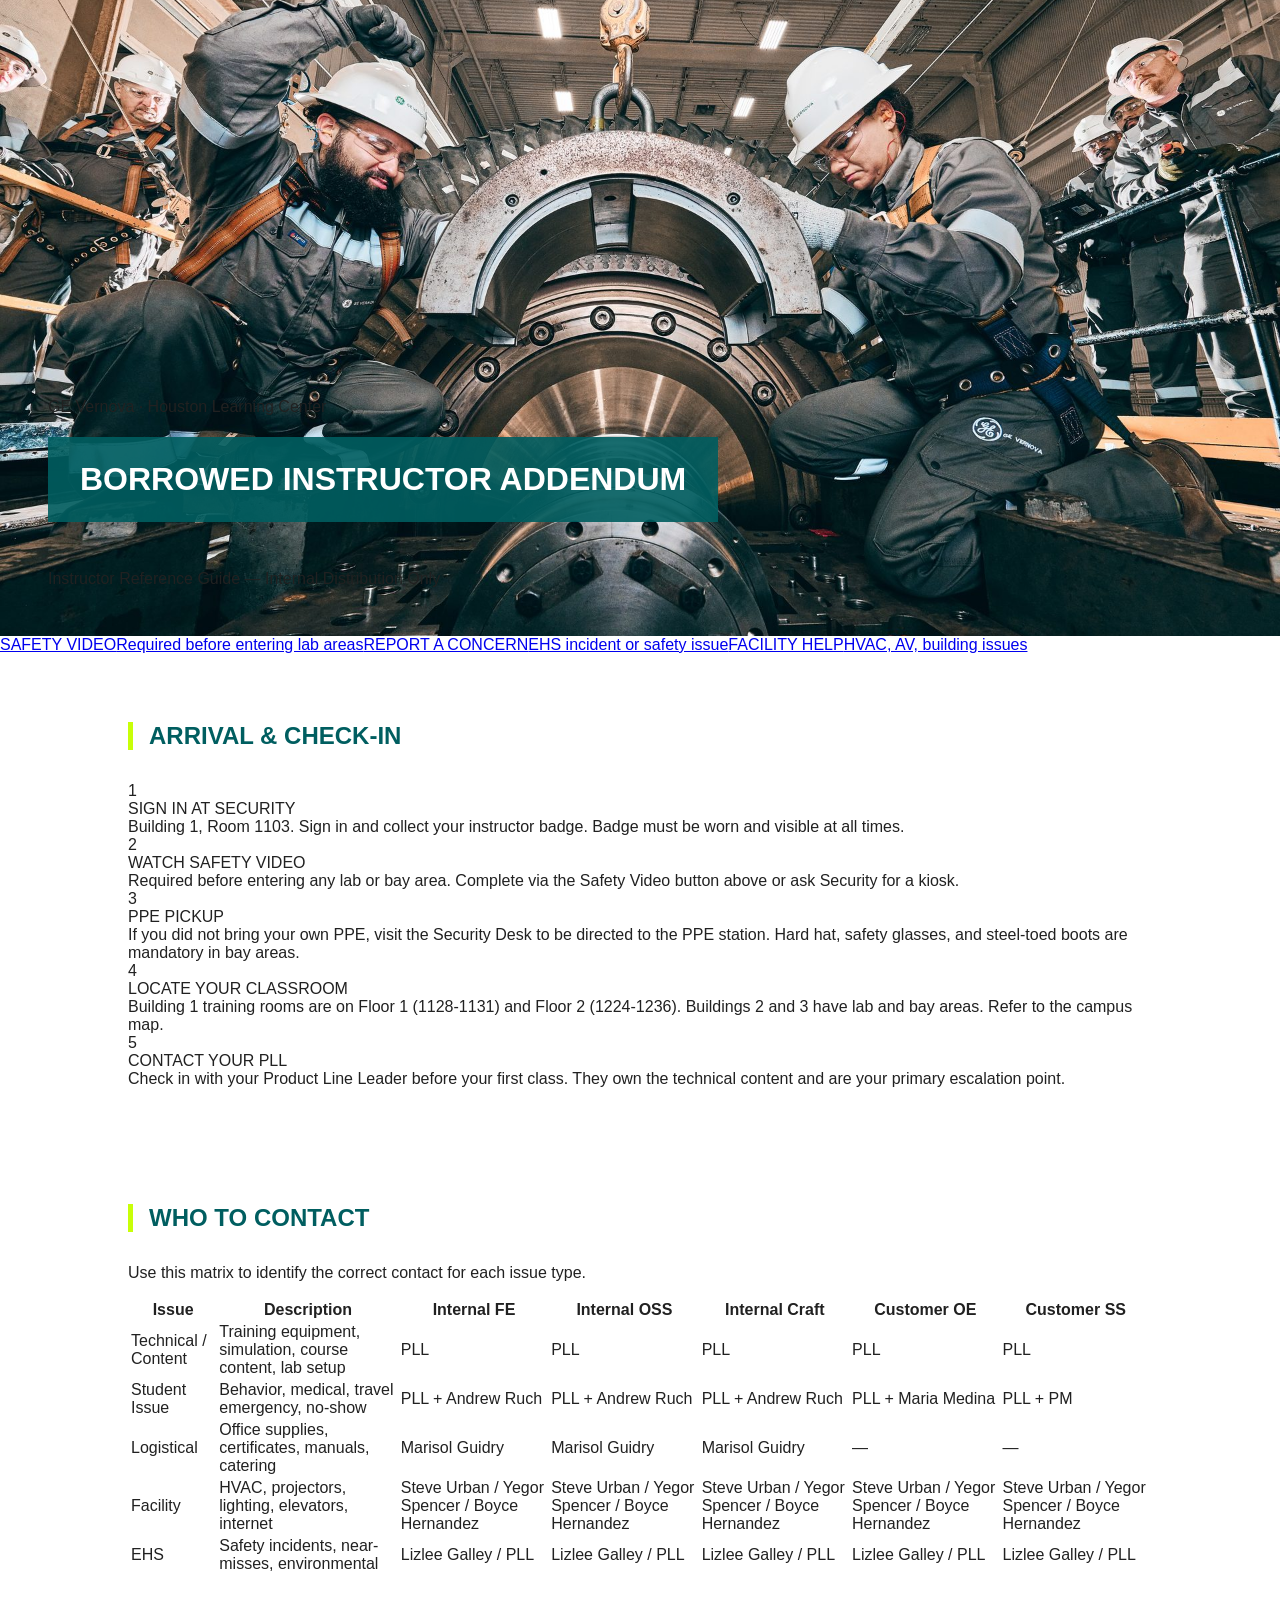
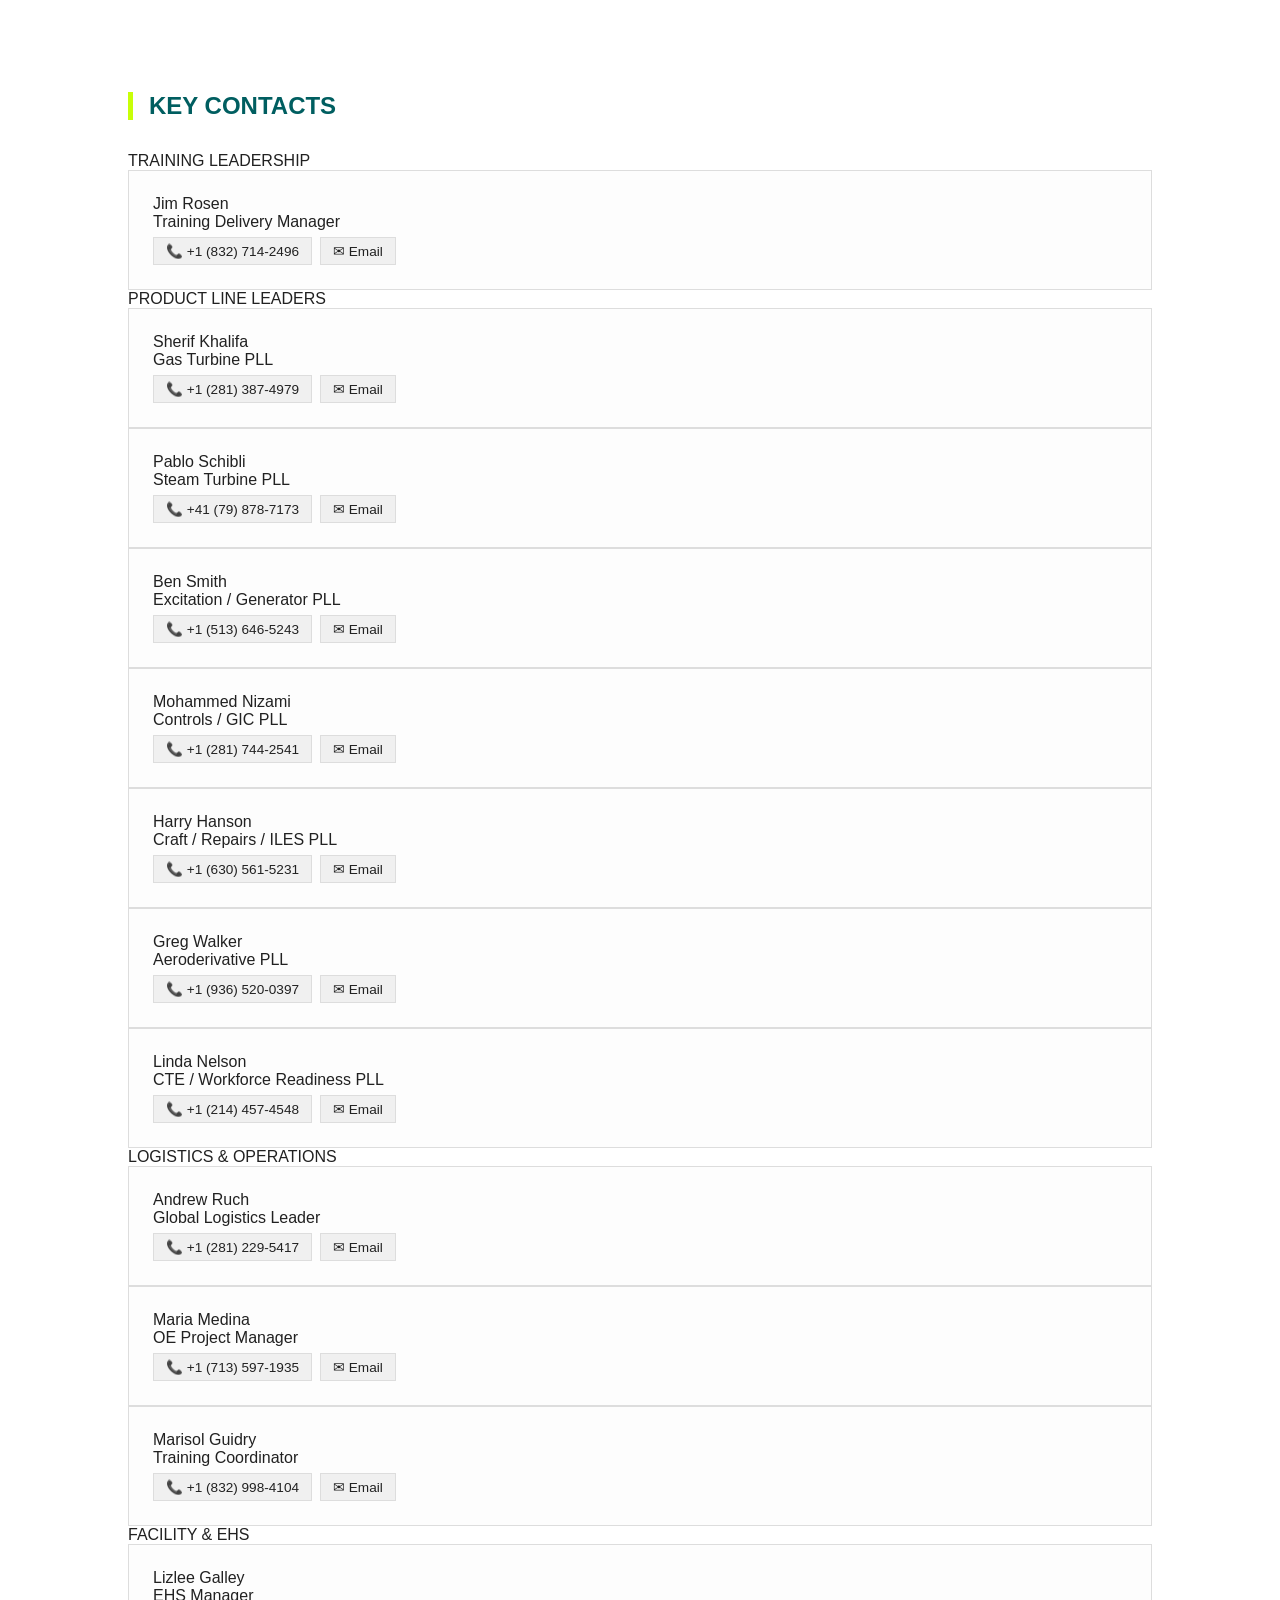
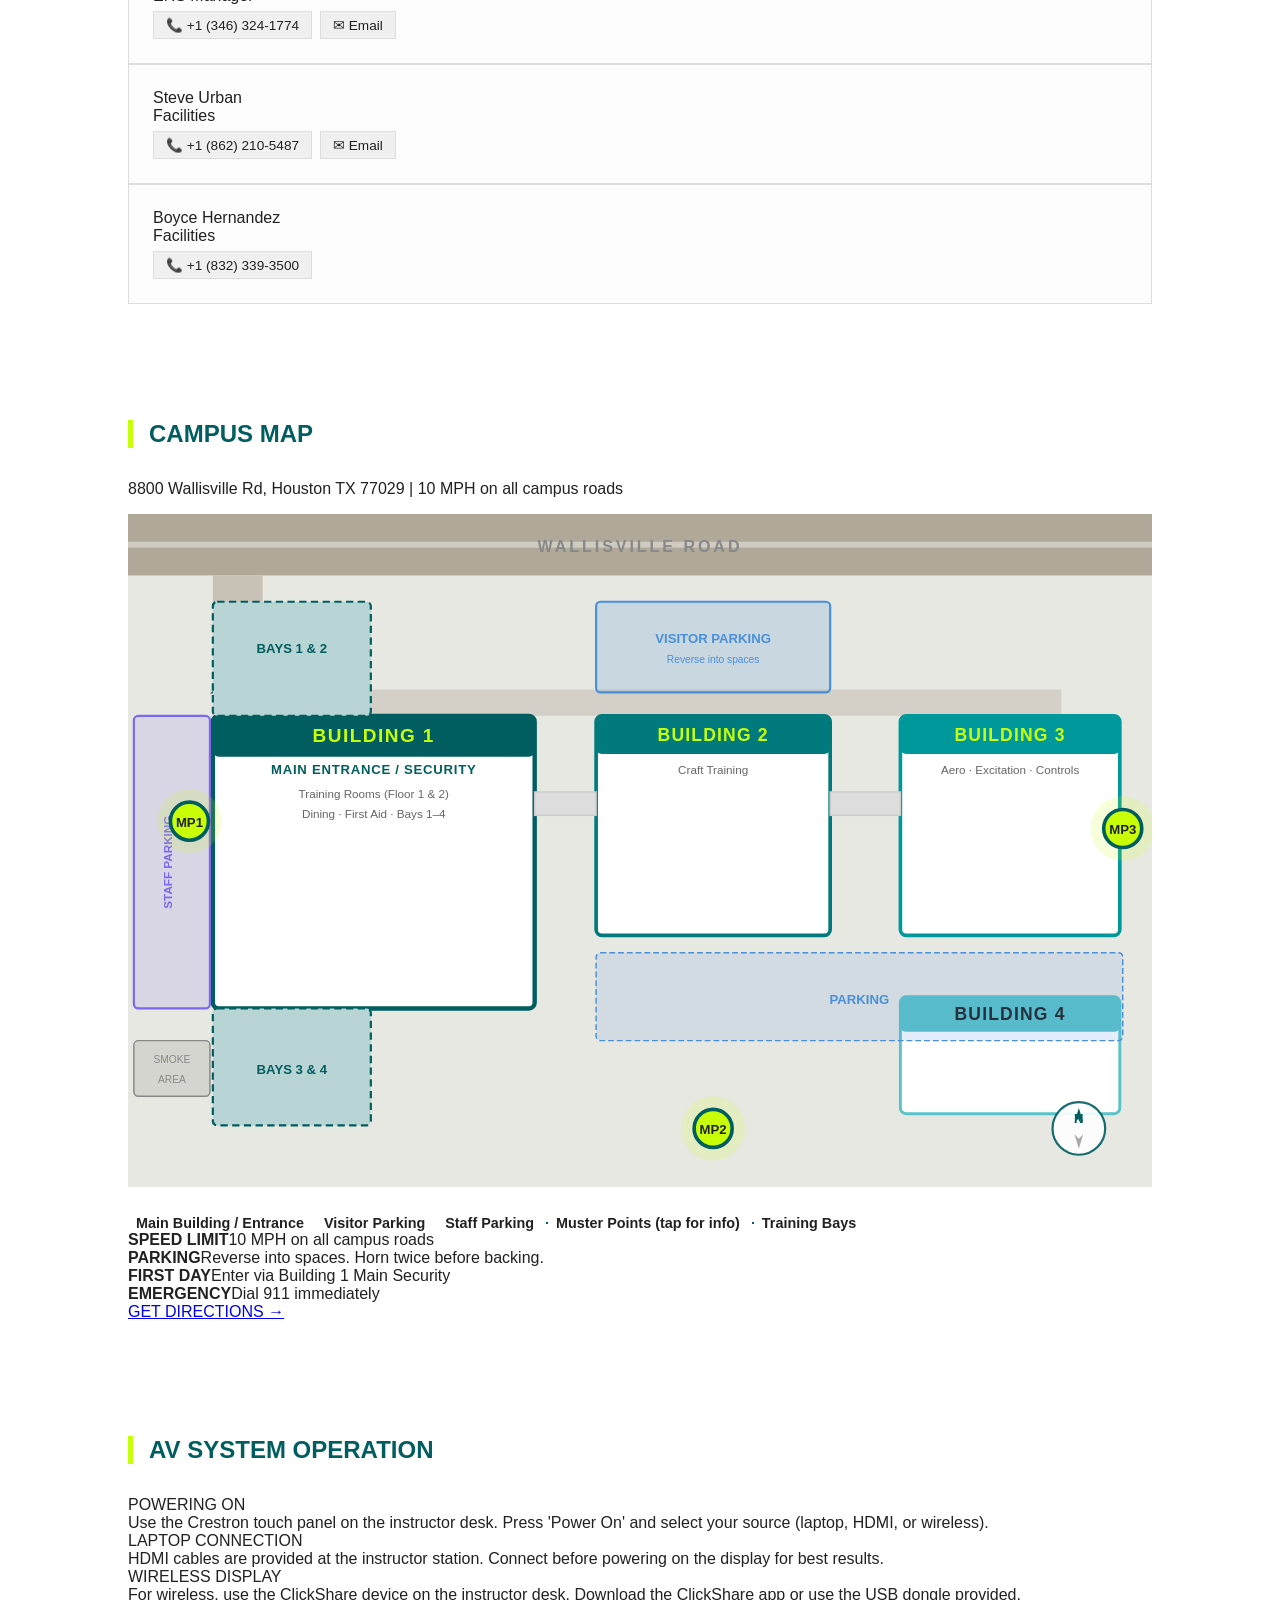
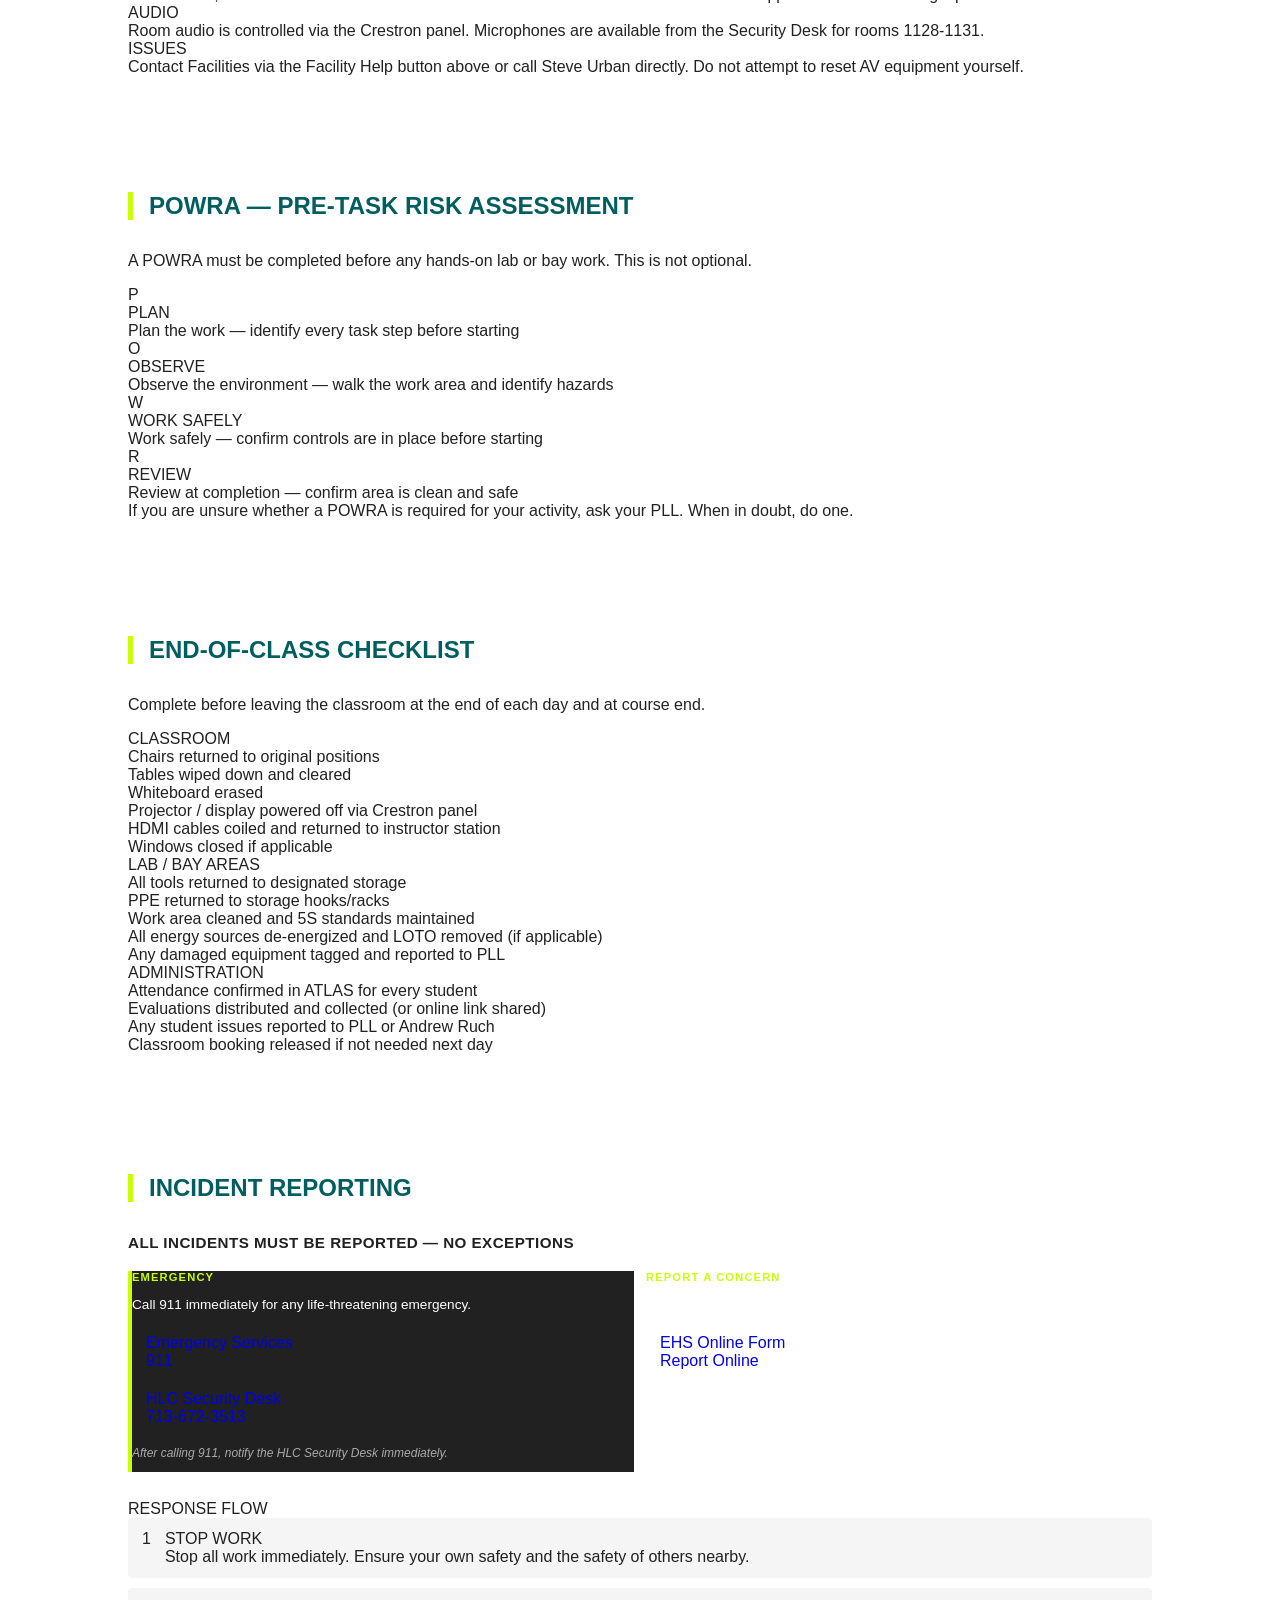
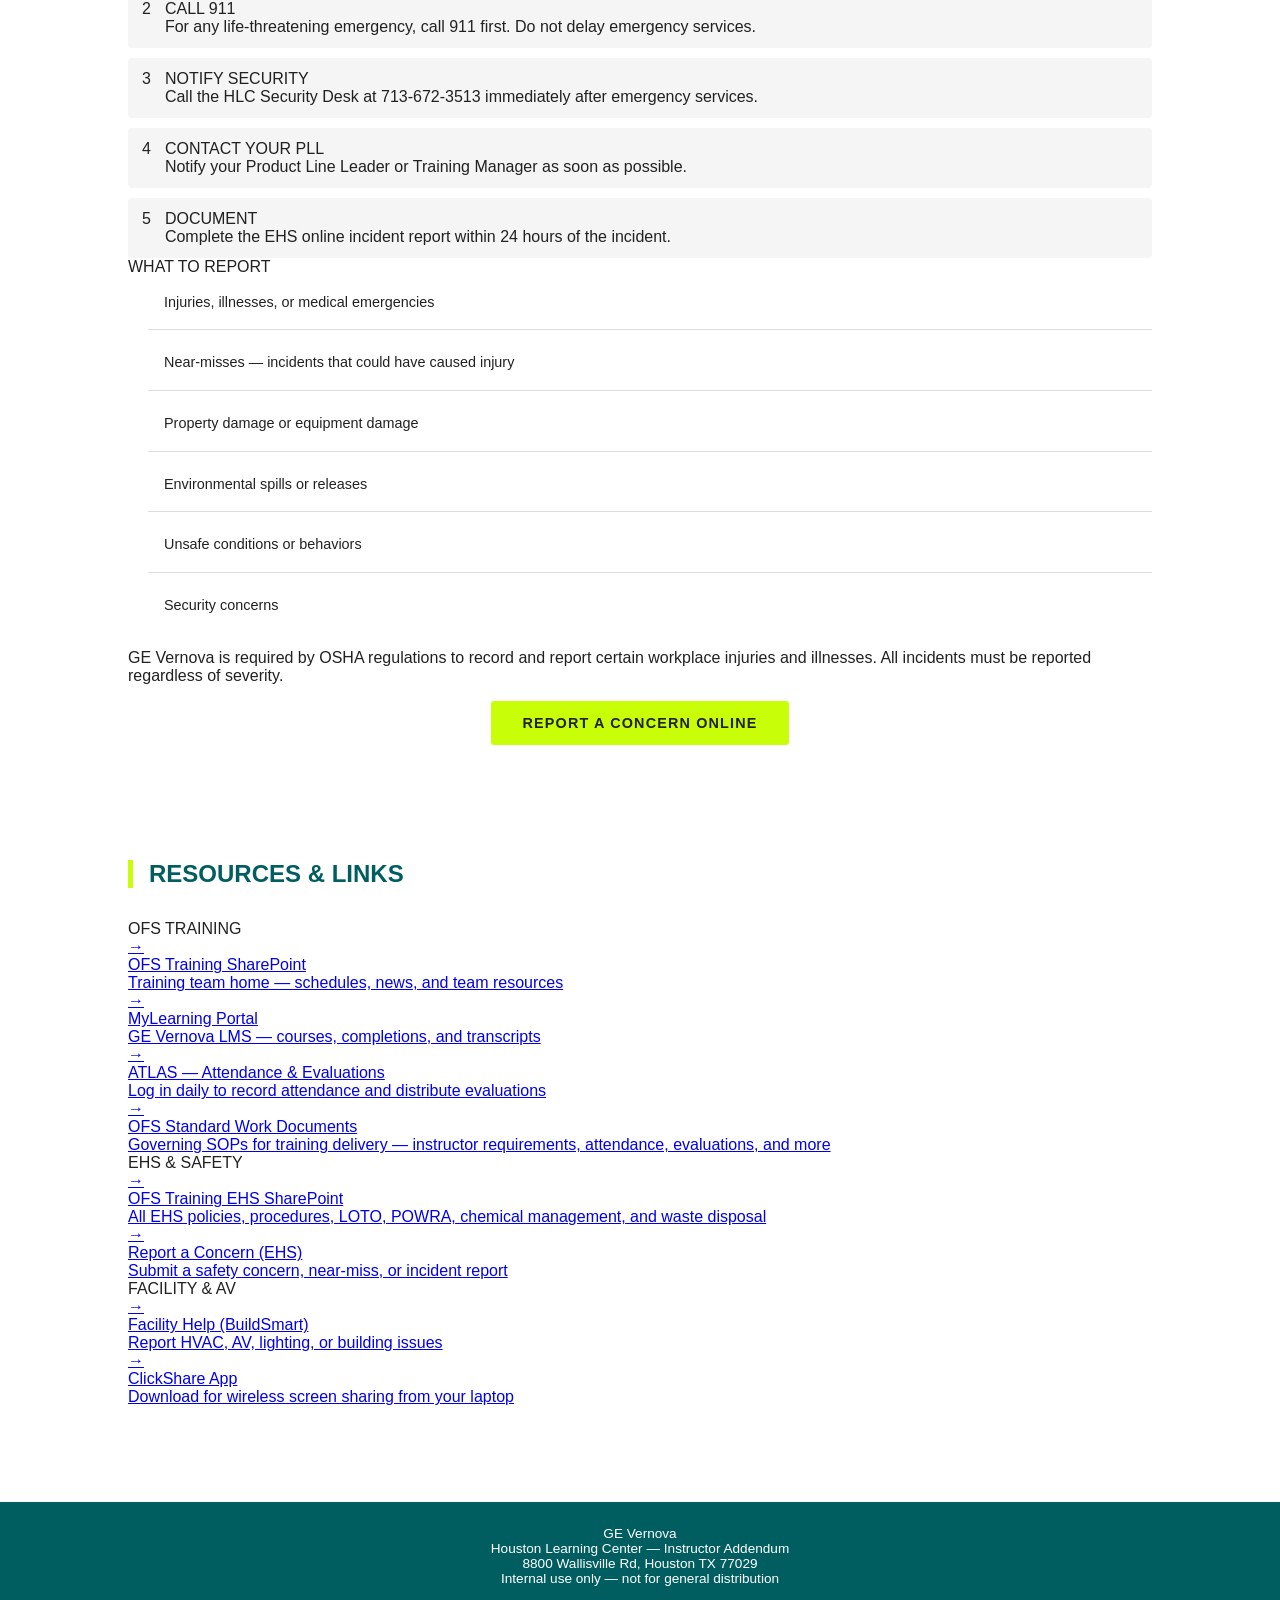
==== commit b8efc43d: "Update addendum.html" ====
--- a/addendum.html
+++ b/addendum.html
@@ -1,63 +1,139 @@
 <!DOCTYPE html>
 <html lang="en">
 <head>
-    <meta charset="UTF-8">
-    <meta name="viewport" content="width=device-width, initial-scale=1.0">
-    <link rel="stylesheet" href="style.css">
-    <title>HLC Training</title>
+<meta charset="UTF-8">
+<meta name="viewport" content="width=device-width, initial-scale=1.0">
+<title>Borrowed Instructor Addendum — GE Vernova HLC</title>
+<link href="https://fonts.googleapis.com/css2?family=Inter:wght@300;400;600;700;800;900&display=swap" rel="stylesheet">
+<link rel="stylesheet" href="style.css">
 </head>
 <body>
-    <header class="hero">
-        <h1 id="welcome-title">Loading...</h1>
-    </header>
 
-    <section id="action-panel" class="action-grid"></section>
+<div id="loading-screen">
+  <div class="loading-inner">
+    <div class="loading-logo">GE Vernova</div>
+    <div class="loading-title">Instructor Addendum</div>
+  </div>
+</div>
 
-    <section id="safety-section" style="display:none;">
-        <h2 id="safety-title"></h2>
-        <p id="safety-text"></p>
-        <div id="rules-grid" class="action-grid"></div>
-    </section>
+<div id="page-content" style="display:none">
 
-    <section id="contact-section" style="display:none;">
-        <h2>KEY CONTACTS</h2>
-        <div id="contact-list" class="action-grid"></div>
-    </section>
+<!-- HERO -->
+<header class="hero addendum-hero" id="hero">
+  <div class="hero-overlay"></div>
+  <div class="hero-content">
+    <div class="hero-eyebrow">GE Vernova · Houston Learning Center</div>
+    <h1 class="hero-title" id="hero-title">BORROWED INSTRUCTOR ADDENDUM</h1>
+    <div class="hero-address">Instructor Reference Guide — Internal Distribution Only</div>
+    <div class="hero-bar"></div>
+  </div>
+</header>
 
-    <section id="map-section" style="display:none;">
-        <h2 id="map-title"></h2>
-        <div id="map-container"></div>
-                <p id="map-note" style="margin-top:10px;font-size:0.85rem;color:#005E60;font-style:italic;text-align:center;"></p>
-    </section>
+<!-- ACTION STRIP -->
+<div class="action-strip" id="action-strip"></div>
 
-    <section id="campus-map-section">
-        <div id="campus-map-container"></div>
-    </section>
+<!-- ARRIVAL CHECKLIST -->
+<section class="section" id="section-arrival">
+  <div class="section-inner">
+    <div class="section-header">
+      <h2 class="section-title">ARRIVAL & CHECK-IN</h2>
+    </div>
+    <div class="steps-list" id="arrival-steps"></div>
+  </div>
+</section>
 
-    <section id="site-rules-section">
-        <div id="emergency-callout"></div>
-        <h2 id="site-rules-title"></h2>
-        <div id="site-rules-grid"></div>
-        <div id="rules-contacts">
-            <h3 id="rules-contacts-title"></h3>
-            <table id="rules-contacts-table"></table>
-        </div>
-        <div id="rules-signature"></div>
-    </section>
+<!-- ISSUE ROUTING MATRIX -->
+<section class="section section-tinted" id="section-routing">
+  <div class="section-inner">
+    <div class="section-header">
+      <h2 class="section-title">WHO TO CONTACT</h2>
+      <p class="section-intro">Use this matrix to identify the correct contact for each issue type.</p>
+    </div>
+    <div id="routing-matrix"></div>
+  </div>
+</section>
 
-    <section>
-        <h2 id="list-title"></h2>
-        <ul id="list-container"></ul>
-    </section>
+<!-- KEY CONTACTS -->
+<section class="section section-dark" id="section-contacts">
+  <div class="section-inner">
+    <div class="section-header">
+      <h2 class="section-title light">KEY CONTACTS</h2>
+    </div>
+    <div id="contacts-container"></div>
+  </div>
+</section>
 
-    <footer>
-        <p>GE Vernova Houston Learning Center | 8800 Wallisville Rd, Houston TX 77029</p>
-    </footer>
+<!-- CAMPUS MAP -->
+<section class="section" id="section-map">
+  <div class="section-inner">
+    <div class="section-header">
+      <h2 class="section-title">CAMPUS MAP</h2>
+      <p class="section-intro">8800 Wallisville Rd, Houston TX 77029 | 10 MPH on all campus roads</p>
+    </div>
+    <div id="campus-map-host"></div>
+  </div>
+</section>
 
-    <script src="app.js?v=7"></script>
-  <section id="pll-directory"></section>
-  <section id="site-rules"></section>
+<!-- AV INSTRUCTIONS -->
+<section class="section section-tinted" id="section-av">
+  <div class="section-inner">
+    <div class="section-header">
+      <h2 class="section-title">AV SYSTEM OPERATION</h2>
+    </div>
+    <div class="av-grid" id="av-grid"></div>
+  </div>
+</section>
 
-  <section id="incident-reporting"></section>
+<!-- POWRA -->
+<section class="section" id="section-powra">
+  <div class="section-inner">
+    <div class="section-header">
+      <h2 class="section-title">POWRA — PRE-TASK RISK ASSESSMENT</h2>
+      <p class="section-intro" id="powra-intro"></p>
+    </div>
+    <div class="powra-steps" id="powra-steps"></div>
+    <div class="powra-note" id="powra-note"></div>
+  </div>
+</section>
+
+<!-- END OF CLASS CHECKLIST -->
+<section class="section section-dark" id="section-checklist">
+  <div class="section-inner">
+    <div class="section-header">
+      <h2 class="section-title light">END-OF-CLASS CHECKLIST</h2>
+      <p class="section-intro light" id="checklist-subtitle"></p>
+    </div>
+    <div class="checklist-grid" id="checklist-grid"></div>
+  </div>
+</section>
+
+<!-- INCIDENT REPORTING -->
+<section class="section section-tinted" id="section-incidents">
+  <div class="section-inner" id="incident-container"></div>
+</section>
+
+<!-- RESOURCES -->
+<section class="section section-tinted" id="section-resources">
+  <div class="section-inner">
+    <div class="section-header">
+      <h2 class="section-title">RESOURCES & LINKS</h2>
+    </div>
+    <div id="resources-container"></div>
+  </div>
+</section>
+
+<!-- FOOTER -->
+<footer class="site-footer">
+  <div class="footer-inner">
+    <div class="footer-brand">GE Vernova</div>
+    <div class="footer-name">Houston Learning Center — Instructor Addendum</div>
+    <div class="footer-address">8800 Wallisville Rd, Houston TX 77029</div>
+    <div class="footer-meta">Internal use only — not for general distribution</div>
+  </div>
+</footer>
+
+</div><!-- /page-content -->
+
+<script src="app.js"></script>
 </body>
 </html>
